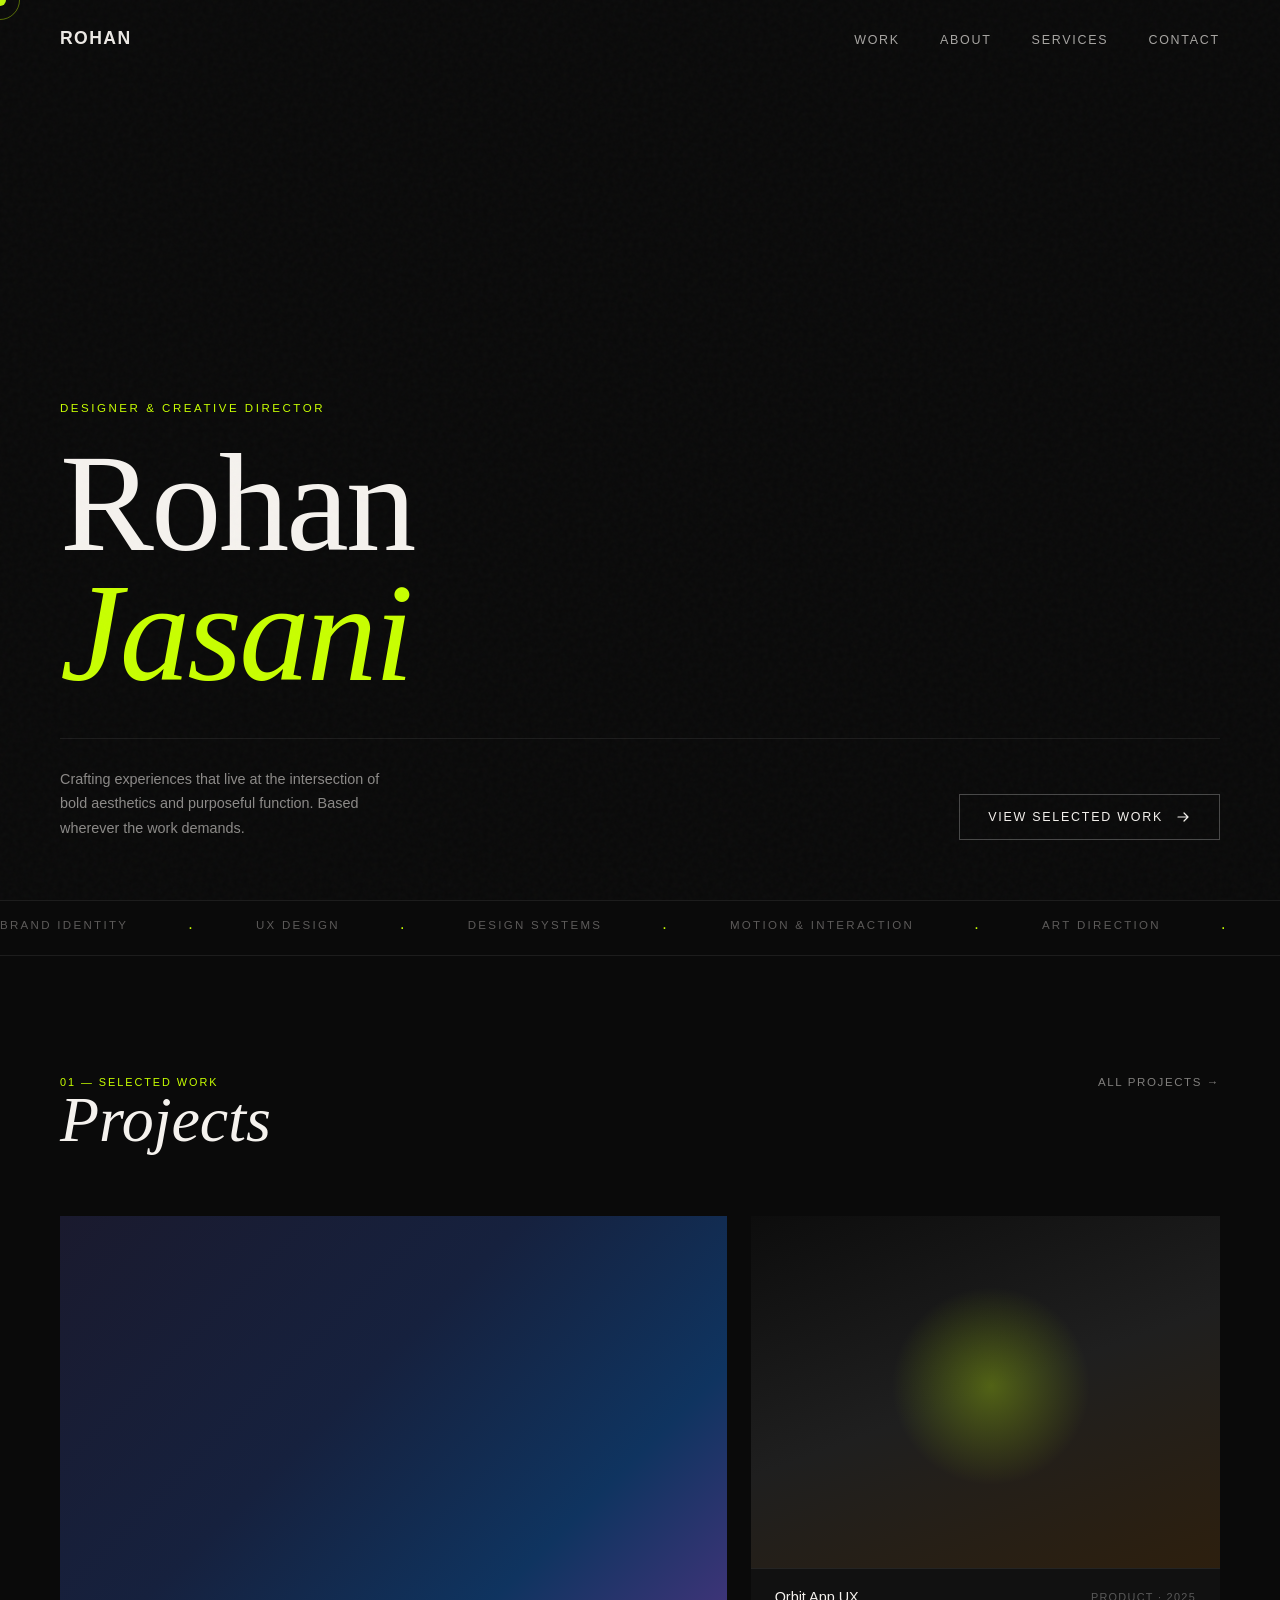
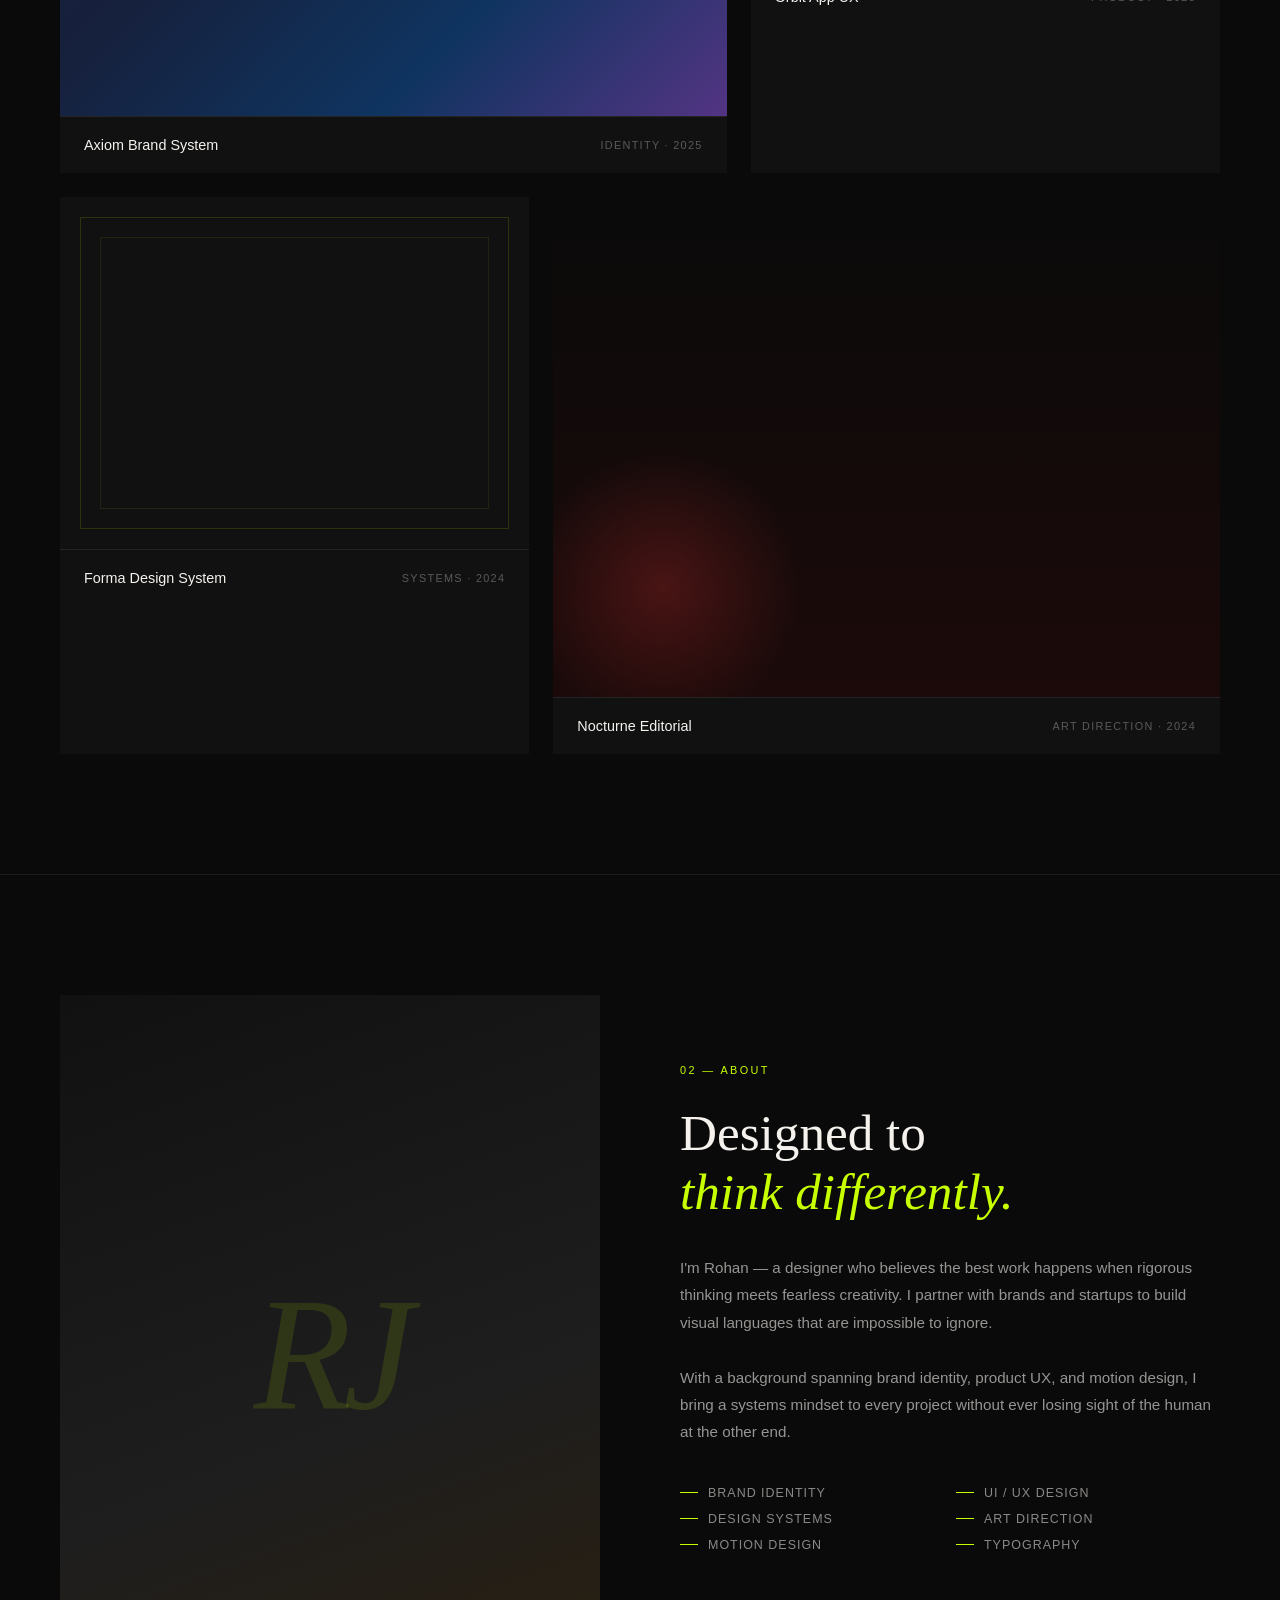
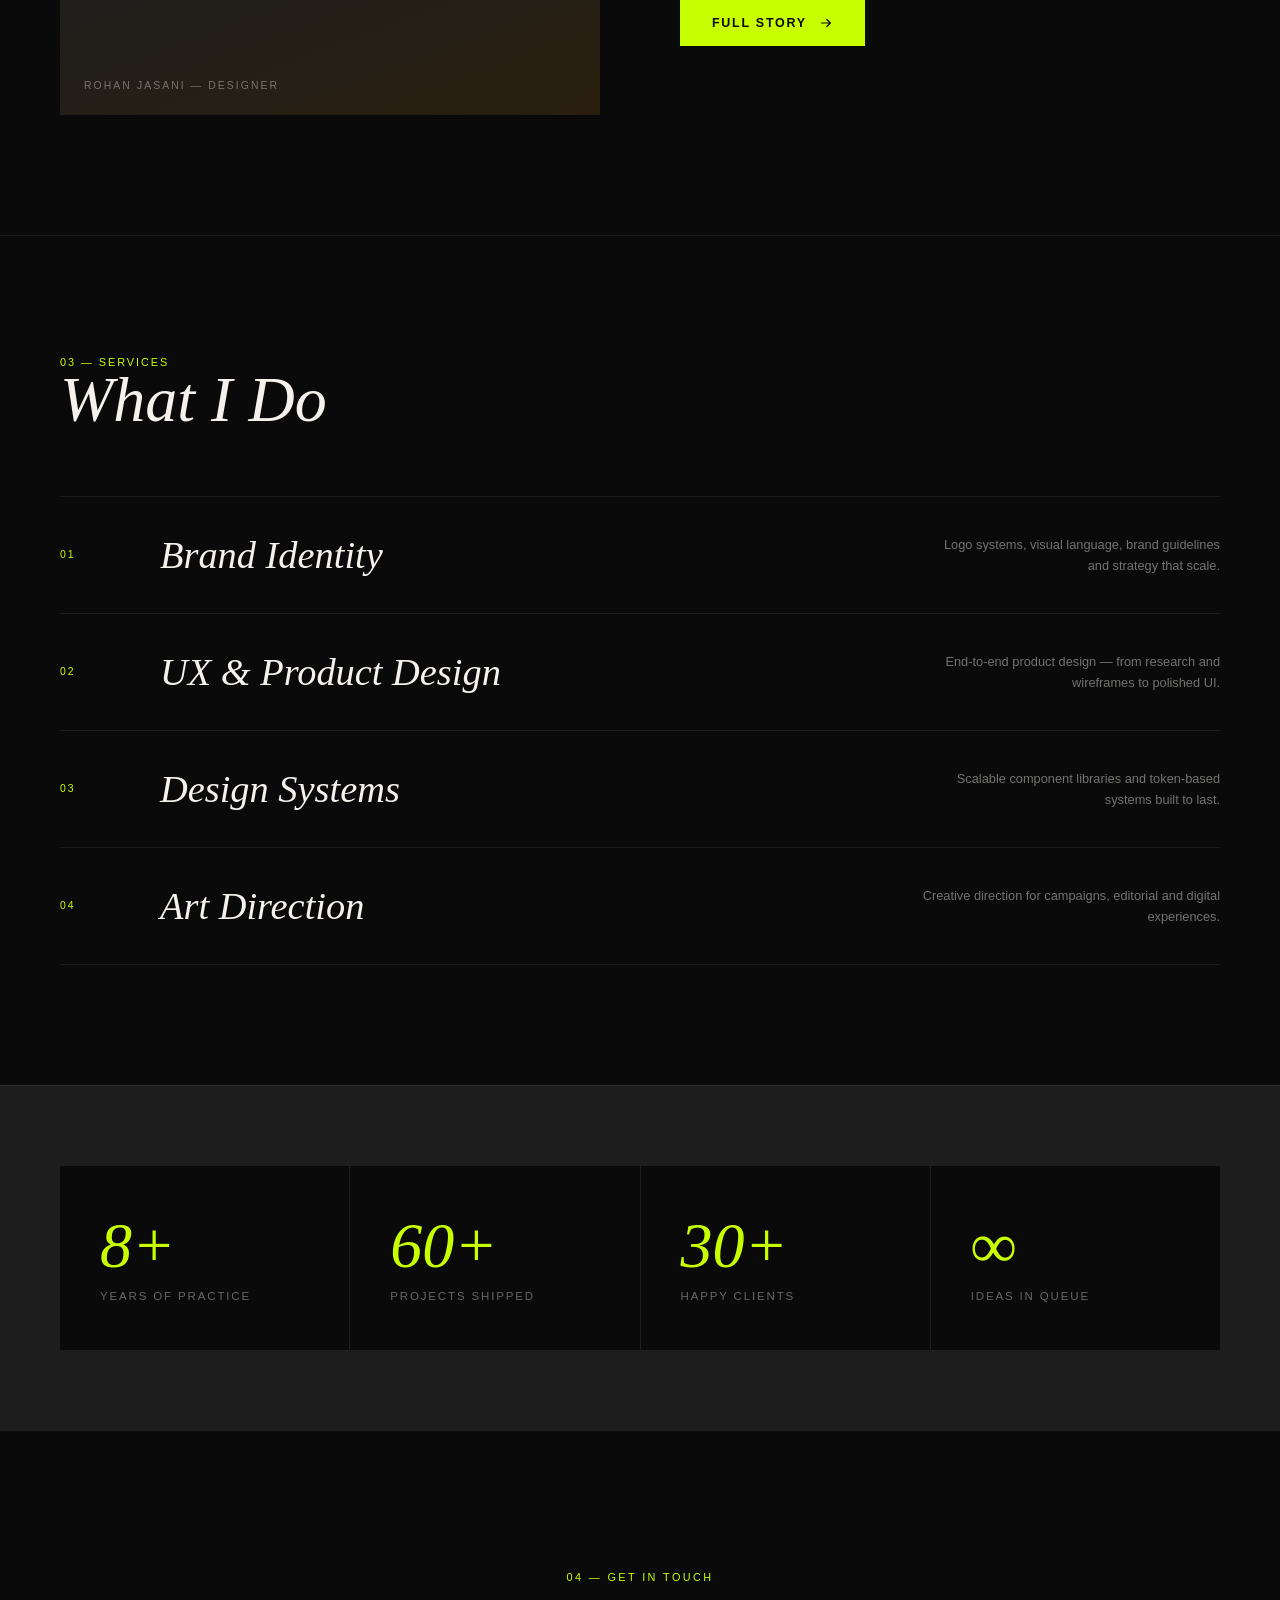
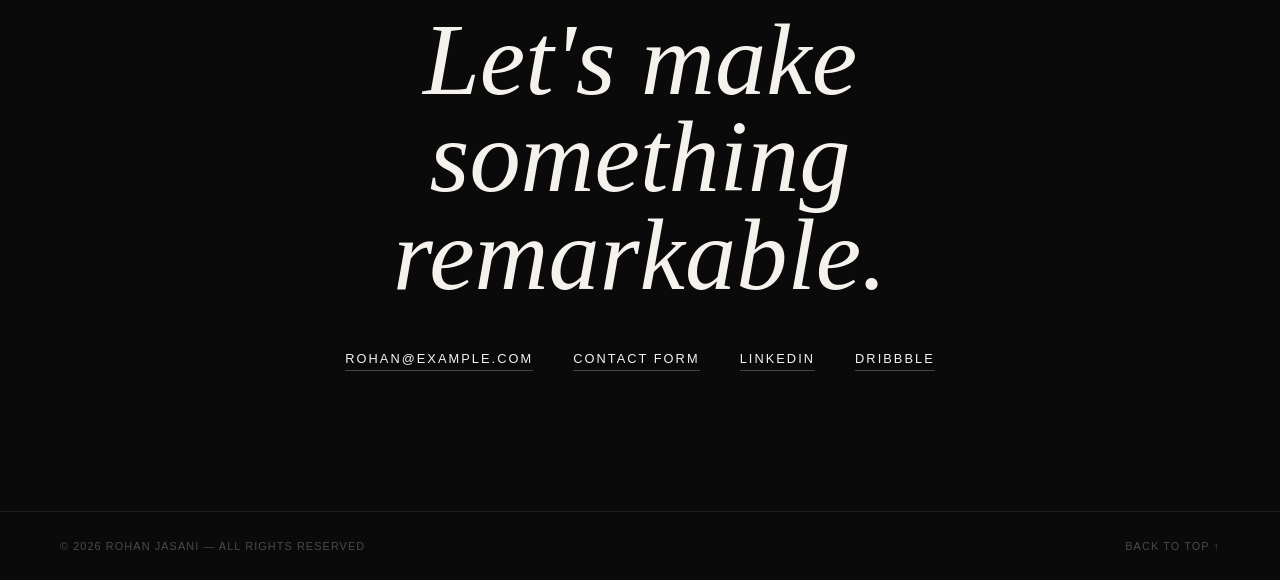
==== index.html @ 6fac4ba3 "first commit" ====
<!DOCTYPE html>
<html lang="en">
<head>
  <meta charset="UTF-8" />
  <meta name="viewport" content="width=device-width, initial-scale=1.0" />
  <title>Rohan — Designer</title>
  <link rel="stylesheet" href="css/style.css" />
</head>
<body>

  <div id="cursor"></div>
  <div id="cursor-ring"></div>

  <!-- Nav -->
  <nav>
    <a href="index.html" class="nav-logo">Rohan</a>
    <ul class="nav-links">
      <li><a href="#work">Work</a></li>
      <li><a href="#about">About</a></li>
      <li><a href="#services">Services</a></li>
      <li><a href="#contact">Contact</a></li>
    </ul>
  </nav>

  <!-- Hero -->
  <section id="hero">
    <div class="hero-content">
      <p class="hero-label">Designer &amp; Creative Director</p>
      <h1 class="hero-title">
        Rohan<br>
        <em>Jasani</em>
      </h1>
    </div>
    <div class="hero-footer">
      <p class="hero-desc">
        Crafting experiences that live at the intersection of bold aesthetics and purposeful function. Based wherever the work demands.
      </p>
      <a href="#work" class="hero-cta">
        View Selected Work
        <svg width="16" height="16" viewBox="0 0 16 16" fill="none">
          <path d="M3 8h10M9 4l4 4-4 4" stroke="currentColor" stroke-width="1.2" stroke-linecap="round" stroke-linejoin="round"/>
        </svg>
      </a>
    </div>
  </section>

  <!-- Marquee -->
  <div class="marquee-wrap">
    <div class="marquee-track">
      <span>Brand Identity</span><span class="dot">·</span>
      <span>UX Design</span><span class="dot">·</span>
      <span>Design Systems</span><span class="dot">·</span>
      <span>Motion &amp; Interaction</span><span class="dot">·</span>
      <span>Art Direction</span><span class="dot">·</span>
      <span>Visual Strategy</span><span class="dot">·</span>
      <span>Brand Identity</span><span class="dot">·</span>
      <span>UX Design</span><span class="dot">·</span>
      <span>Design Systems</span><span class="dot">·</span>
      <span>Motion &amp; Interaction</span><span class="dot">·</span>
      <span>Art Direction</span><span class="dot">·</span>
      <span>Visual Strategy</span><span class="dot">·</span>
    </div>
  </div>

  <!-- Work -->
  <section id="work">
    <div class="section-header fade-in">
      <div>
        <p class="section-number">01 — Selected Work</p>
        <h2 class="section-title">Projects</h2>
      </div>
      <a href="pages/work.html" class="section-link">All Projects →</a>
    </div>
    <div class="projects-grid">
      <div class="project-card fade-in" onclick="window.location='pages/work.html'">
        <div class="card-visual"><div class="card-visual-inner visual-1"></div></div>
        <div class="card-hover-overlay"></div>
        <div class="card-meta">
          <span class="card-title">Axiom Brand System</span>
          <span class="card-tags">Identity · 2025</span>
        </div>
      </div>
      <div class="project-card fade-in" onclick="window.location='pages/work.html'">
        <div class="card-visual"><div class="card-visual-inner visual-2"></div></div>
        <div class="card-hover-overlay"></div>
        <div class="card-meta">
          <span class="card-title">Orbit App UX</span>
          <span class="card-tags">Product · 2025</span>
        </div>
      </div>
      <div class="project-card fade-in" onclick="window.location='pages/work.html'">
        <div class="card-visual"><div class="card-visual-inner visual-3"></div></div>
        <div class="card-hover-overlay"></div>
        <div class="card-meta">
          <span class="card-title">Forma Design System</span>
          <span class="card-tags">Systems · 2024</span>
        </div>
      </div>
      <div class="project-card fade-in" onclick="window.location='pages/work.html'">
        <div class="card-visual"><div class="card-visual-inner visual-4"></div></div>
        <div class="card-hover-overlay"></div>
        <div class="card-meta">
          <span class="card-title">Nocturne Editorial</span>
          <span class="card-tags">Art Direction · 2024</span>
        </div>
      </div>
    </div>
  </section>

  <!-- About -->
  <section id="about">
    <div class="about-portrait fade-in">
      <div class="portrait-bg"></div>
      <div class="portrait-initials">RJ</div>
      <span class="portrait-label">Rohan Jasani — Designer</span>
    </div>
    <div class="about-copy fade-in">
      <p class="about-eyebrow">02 — About</p>
      <h2 class="about-heading">Designed to<br><em>think differently.</em></h2>
      <p class="about-body">
        I'm Rohan — a designer who believes the best work happens when rigorous thinking meets fearless creativity. I partner with brands and startups to build visual languages that are impossible to ignore.
        <br><br>
        With a background spanning brand identity, product UX, and motion design, I bring a systems mindset to every project without ever losing sight of the human at the other end.
      </p>
      <div class="skills-grid">
        <span class="skill-item">Brand Identity</span>
        <span class="skill-item">UI / UX Design</span>
        <span class="skill-item">Design Systems</span>
        <span class="skill-item">Art Direction</span>
        <span class="skill-item">Motion Design</span>
        <span class="skill-item">Typography</span>
      </div>
      <a href="pages/about.html" class="about-cta">
        Full Story
        <svg width="14" height="14" viewBox="0 0 16 16" fill="none">
          <path d="M3 8h10M9 4l4 4-4 4" stroke="currentColor" stroke-width="1.4" stroke-linecap="round" stroke-linejoin="round"/>
        </svg>
      </a>
    </div>
  </section>

  <!-- Services -->
  <section id="services">
    <div class="section-header fade-in">
      <div>
        <p class="section-number">03 — Services</p>
        <h2 class="section-title">What I Do</h2>
      </div>
    </div>
    <div class="services-list">
      <div class="service-row fade-in">
        <span class="service-num">01</span>
        <span class="service-name">Brand Identity</span>
        <p class="service-desc">Logo systems, visual language, brand guidelines and strategy that scale.</p>
      </div>
      <div class="service-row fade-in">
        <span class="service-num">02</span>
        <span class="service-name">UX &amp; Product Design</span>
        <p class="service-desc">End-to-end product design — from research and wireframes to polished UI.</p>
      </div>
      <div class="service-row fade-in">
        <span class="service-num">03</span>
        <span class="service-name">Design Systems</span>
        <p class="service-desc">Scalable component libraries and token-based systems built to last.</p>
      </div>
      <div class="service-row fade-in">
        <span class="service-num">04</span>
        <span class="service-name">Art Direction</span>
        <p class="service-desc">Creative direction for campaigns, editorial and digital experiences.</p>
      </div>
    </div>
  </section>

  <!-- Stats -->
  <div id="stats">
    <div class="stat-cell fade-in">
      <div class="stat-number">8+</div>
      <div class="stat-label">Years of Practice</div>
    </div>
    <div class="stat-cell fade-in">
      <div class="stat-number">60+</div>
      <div class="stat-label">Projects Shipped</div>
    </div>
    <div class="stat-cell fade-in">
      <div class="stat-number">30+</div>
      <div class="stat-label">Happy Clients</div>
    </div>
    <div class="stat-cell fade-in">
      <div class="stat-number">∞</div>
      <div class="stat-label">Ideas in Queue</div>
    </div>
  </div>

  <!-- Contact -->
  <section id="contact">
    <p class="contact-eyebrow fade-in">04 — Get In Touch</p>
    <h2 class="contact-heading fade-in">Let's make<br>something<br><em>remarkable.</em></h2>
    <div class="contact-links fade-in">
      <a href="mailto:rohan@example.com" class="contact-link">rohan@example.com</a>
      <a href="pages/contact.html" class="contact-link">Contact Form</a>
      <a href="#" class="contact-link">LinkedIn</a>
      <a href="#" class="contact-link">Dribbble</a>
    </div>
  </section>

  <!-- Footer -->
  <footer>
    <span class="footer-copy">© 2026 Rohan Jasani — All rights reserved</span>
    <a href="#hero" class="footer-back">Back to top ↑</a>
  </footer>

  <script src="js/main.js"></script>
</body>
</html>
---- css/style.css ----
*, *::before, *::after { box-sizing: border-box; margin: 0; padding: 0; }

:root {
  --black: #0a0a0a;
  --white: #f5f2ee;
  --accent: #c8ff00;
  --muted: #5a5a5a;
  --border: rgba(255,255,255,0.08);
  --font-display: 'Georgia', serif;
  --font-body: 'Helvetica Neue', Helvetica, Arial, sans-serif;
}

html { scroll-behavior: smooth; }

body {
  background: var(--black);
  color: var(--white);
  font-family: var(--font-body);
  overflow-x: hidden;
  cursor: none;
}

/* ── Noise overlay ── */
body::before {
  content: '';
  position: fixed;
  inset: 0;
  background-image: url("data:image/svg+xml,%3Csvg viewBox='0 0 200 200' xmlns='http://www.w3.org/2000/svg'%3E%3Cfilter id='n'%3E%3CfeTurbulence type='fractalNoise' baseFrequency='0.9' numOctaves='4' stitchTiles='stitch'/%3E%3C/filter%3E%3Crect width='100%25' height='100%25' filter='url(%23n)' opacity='1'/%3E%3C/svg%3E");
  opacity: 0.028;
  pointer-events: none;
  z-index: 9997;
}

/* ── Custom cursor ── */
#cursor {
  position: fixed;
  width: 12px;
  height: 12px;
  background: var(--accent);
  border-radius: 50%;
  pointer-events: none;
  transform: translate(-50%, -50%);
  transition: transform 0.1s ease, width 0.25s ease, height 0.25s ease, background 0.25s ease;
  z-index: 9999;
  mix-blend-mode: difference;
}

#cursor-ring {
  position: fixed;
  width: 40px;
  height: 40px;
  border: 1px solid rgba(200,255,0,0.4);
  border-radius: 50%;
  pointer-events: none;
  transform: translate(-50%, -50%);
  transition: transform 0.18s ease, width 0.3s ease, height 0.3s ease, opacity 0.3s ease;
  z-index: 9998;
}

body:hover #cursor-ring { opacity: 1; }

/* ── Nav ── */
nav {
  position: fixed;
  top: 0;
  left: 0;
  right: 0;
  display: flex;
  justify-content: space-between;
  align-items: center;
  padding: 28px 60px;
  z-index: 100;
  mix-blend-mode: difference;
}

.nav-logo {
  font-size: 1.1rem;
  font-weight: 700;
  letter-spacing: 0.08em;
  color: var(--white);
  text-decoration: none;
  text-transform: uppercase;
}

.nav-links {
  display: flex;
  gap: 40px;
  list-style: none;
}

.nav-links a {
  color: var(--white);
  text-decoration: none;
  font-size: 0.78rem;
  letter-spacing: 0.14em;
  text-transform: uppercase;
  opacity: 0.7;
  transition: opacity 0.2s;
}

.nav-links a:hover { opacity: 1; }

/* ── Hero ── */
#hero {
  min-height: 100vh;
  display: grid;
  grid-template-rows: 1fr auto;
  padding: 0 60px 60px;
}

.hero-content {
  display: flex;
  flex-direction: column;
  justify-content: flex-end;
  padding-bottom: 40px;
}

.hero-label {
  font-size: 0.72rem;
  letter-spacing: 0.22em;
  text-transform: uppercase;
  color: var(--accent);
  margin-bottom: 24px;
}

.hero-title {
  font-family: var(--font-display);
  font-size: clamp(4.5rem, 11vw, 12rem);
  font-weight: 400;
  line-height: 0.92;
  letter-spacing: -0.02em;
}

.hero-title em {
  font-style: italic;
  color: var(--accent);
}

.hero-footer {
  display: flex;
  justify-content: space-between;
  align-items: flex-end;
  border-top: 1px solid var(--border);
  padding-top: 28px;
}

.hero-desc {
  max-width: 340px;
  font-size: 0.9rem;
  line-height: 1.7;
  color: rgba(245,242,238,0.55);
}

.hero-cta {
  display: inline-flex;
  align-items: center;
  gap: 12px;
  color: var(--white);
  text-decoration: none;
  font-size: 0.78rem;
  letter-spacing: 0.14em;
  text-transform: uppercase;
  border: 1px solid rgba(255,255,255,0.25);
  padding: 14px 28px;
  transition: background 0.25s, color 0.25s, border-color 0.25s;
}

.hero-cta:hover {
  background: var(--accent);
  color: var(--black);
  border-color: var(--accent);
}

.hero-cta svg { transition: transform 0.25s; }
.hero-cta:hover svg { transform: translateX(4px); }

/* ── Marquee ── */
.marquee-wrap {
  overflow: hidden;
  border-top: 1px solid var(--border);
  border-bottom: 1px solid var(--border);
  padding: 18px 0;
  background: var(--black);
}

.marquee-track {
  display: flex;
  gap: 60px;
  white-space: nowrap;
  animation: marquee 22s linear infinite;
}

.marquee-track span {
  font-size: 0.72rem;
  letter-spacing: 0.2em;
  text-transform: uppercase;
  color: rgba(245,242,238,0.35);
  flex-shrink: 0;
}

.marquee-track span.dot {
  color: var(--accent);
  font-size: 1rem;
}

@keyframes marquee {
  from { transform: translateX(0); }
  to   { transform: translateX(-50%); }
}

/* ── Work ── */
#work {
  padding: 120px 60px;
}

.section-header {
  display: flex;
  justify-content: space-between;
  align-items: baseline;
  margin-bottom: 64px;
}

.section-number {
  font-size: 0.68rem;
  letter-spacing: 0.18em;
  text-transform: uppercase;
  color: var(--accent);
}

.section-title {
  font-family: var(--font-display);
  font-size: clamp(2.2rem, 5vw, 4rem);
  font-weight: 400;
  font-style: italic;
  line-height: 1;
}

.section-link {
  font-size: 0.72rem;
  letter-spacing: 0.14em;
  text-transform: uppercase;
  color: var(--white);
  text-decoration: none;
  opacity: 0.5;
  transition: opacity 0.2s;
}

.section-link:hover { opacity: 1; }

.projects-grid {
  display: grid;
  grid-template-columns: repeat(12, 1fr);
  gap: 24px;
}

.project-card {
  position: relative;
  overflow: hidden;
  background: #111;
  cursor: none;
}

.project-card:nth-child(1) { grid-column: span 7; }
.project-card:nth-child(2) { grid-column: span 5; }
.project-card:nth-child(3) { grid-column: span 5; }
.project-card:nth-child(4) { grid-column: span 7; }

.card-visual {
  width: 100%;
  aspect-ratio: 4/3;
  position: relative;
  overflow: hidden;
}

.card-visual-inner {
  position: absolute;
  inset: 0;
  transition: transform 0.7s cubic-bezier(0.25,0.46,0.45,0.94);
}

.project-card:hover .card-visual-inner { transform: scale(1.06); }

/* Placeholder visuals using CSS art */
.visual-1 { background: linear-gradient(135deg, #1a1a2e 0%, #16213e 40%, #0f3460 70%, #533483 100%); }

.visual-2 { background: linear-gradient(160deg, #0d0d0d 0%, #1f1f1f 50%, #2d1f0e 100%); }
.visual-2::after {
  content: '';
  position: absolute;
  width: 200px;
  height: 200px;
  border-radius: 50%;
  background: radial-gradient(circle, rgba(200,255,0,0.3) 0%, transparent 70%);
  top: 20%;
  left: 30%;
}

.visual-3 {
  background: #111;
  display: flex;
  align-items: center;
  justify-content: center;
}
.visual-3::before {
  content: '';
  position: absolute;
  inset: 20px;
  border: 1px solid rgba(200,255,0,0.15);
  animation: rotate 20s linear infinite;
}
.visual-3::after {
  content: '';
  position: absolute;
  inset: 40px;
  border: 1px solid rgba(200,255,0,0.08);
  animation: rotate 14s linear infinite reverse;
}

.visual-4 {
  background: linear-gradient(180deg, #0a0a0a 0%, #1c0a0a 100%);
  overflow: hidden;
}
.visual-4::before {
  content: '';
  position: absolute;
  bottom: -40px;
  left: -40px;
  width: 300px;
  height: 300px;
  border-radius: 50%;
  background: radial-gradient(circle, rgba(220,50,50,0.25) 0%, transparent 65%);
}

@keyframes rotate { to { transform: rotate(360deg); } }

.card-meta {
  padding: 20px 24px;
  display: flex;
  justify-content: space-between;
  align-items: center;
  border-top: 1px solid var(--border);
}

.card-title { font-size: 0.9rem; font-weight: 500; }
.card-tags { font-size: 0.68rem; letter-spacing: 0.12em; text-transform: uppercase; color: var(--muted); }

.card-hover-overlay {
  position: absolute;
  inset: 0;
  background: rgba(200,255,0,0.06);
  opacity: 0;
  transition: opacity 0.4s;
  pointer-events: none;
}

.project-card:hover .card-hover-overlay { opacity: 1; }

/* ── About ── */
#about {
  padding: 120px 60px;
  border-top: 1px solid var(--border);
  display: grid;
  grid-template-columns: 1fr 1fr;
  gap: 80px;
  align-items: center;
}

.about-portrait {
  position: relative;
  aspect-ratio: 3/4;
  background: #111;
  overflow: hidden;
}

.portrait-bg {
  position: absolute;
  inset: 0;
  background: linear-gradient(160deg, #111 0%, #1e1e1e 60%, #2a1f0f 100%);
}

.portrait-initials {
  position: absolute;
  inset: 0;
  display: flex;
  align-items: center;
  justify-content: center;
  font-family: var(--font-display);
  font-size: 10rem;
  font-weight: 400;
  font-style: italic;
  color: rgba(200,255,0,0.12);
  letter-spacing: -0.05em;
  user-select: none;
}

.portrait-label {
  position: absolute;
  bottom: 24px;
  left: 24px;
  font-size: 0.65rem;
  letter-spacing: 0.2em;
  text-transform: uppercase;
  color: rgba(245,242,238,0.4);
}

.about-eyebrow {
  font-size: 0.68rem;
  letter-spacing: 0.22em;
  text-transform: uppercase;
  color: var(--accent);
  margin-bottom: 28px;
}

.about-heading {
  font-family: var(--font-display);
  font-size: clamp(2rem, 4vw, 3.2rem);
  font-weight: 400;
  line-height: 1.15;
  margin-bottom: 32px;
}

.about-heading em { font-style: italic; color: var(--accent); }

.about-body {
  font-size: 0.95rem;
  line-height: 1.8;
  color: rgba(245,242,238,0.6);
  margin-bottom: 40px;
}

.skills-grid {
  display: grid;
  grid-template-columns: 1fr 1fr;
  gap: 12px;
  margin-bottom: 48px;
}

.skill-item {
  display: flex;
  align-items: center;
  gap: 10px;
  font-size: 0.78rem;
  letter-spacing: 0.08em;
  text-transform: uppercase;
  color: rgba(245,242,238,0.55);
}

.skill-item::before {
  content: '';
  width: 18px;
  height: 1px;
  background: var(--accent);
  flex-shrink: 0;
}

.about-cta {
  display: inline-flex;
  align-items: center;
  gap: 12px;
  color: var(--black);
  background: var(--accent);
  text-decoration: none;
  font-size: 0.78rem;
  letter-spacing: 0.14em;
  text-transform: uppercase;
  padding: 16px 32px;
  font-weight: 600;
  transition: opacity 0.2s;
}

.about-cta:hover { opacity: 0.85; }

/* ── Services ── */
#services {
  padding: 120px 60px;
  border-top: 1px solid var(--border);
}

.services-list {
  margin-top: 64px;
}

.service-row {
  display: grid;
  grid-template-columns: 60px 1fr auto;
  align-items: center;
  gap: 40px;
  padding: 36px 0;
  border-bottom: 1px solid var(--border);
  transition: padding-left 0.3s;
}

.service-row:first-child { border-top: 1px solid var(--border); }
.service-row:hover { padding-left: 20px; }

.service-num {
  font-size: 0.65rem;
  letter-spacing: 0.18em;
  color: var(--accent);
}

.service-name {
  font-family: var(--font-display);
  font-size: clamp(1.4rem, 3vw, 2.4rem);
  font-weight: 400;
  font-style: italic;
}

.service-desc {
  max-width: 300px;
  font-size: 0.8rem;
  line-height: 1.65;
  color: rgba(245,242,238,0.45);
  text-align: right;
}

/* ── Stats ── */
#stats {
  padding: 80px 60px;
  border-top: 1px solid var(--border);
  display: grid;
  grid-template-columns: repeat(4, 1fr);
  gap: 1px;
  background: var(--border);
}

.stat-cell {
  background: var(--black);
  padding: 48px 40px;
}

.stat-number {
  font-family: var(--font-display);
  font-size: clamp(3rem, 5vw, 5rem);
  font-weight: 400;
  font-style: italic;
  color: var(--accent);
  line-height: 1;
  margin-bottom: 12px;
}

.stat-label {
  font-size: 0.72rem;
  letter-spacing: 0.16em;
  text-transform: uppercase;
  color: rgba(245,242,238,0.4);
}

/* ── Contact ── */
#contact {
  padding: 140px 60px;
  border-top: 1px solid var(--border);
  text-align: center;
}

.contact-eyebrow {
  font-size: 0.68rem;
  letter-spacing: 0.22em;
  text-transform: uppercase;
  color: var(--accent);
  margin-bottom: 28px;
}

.contact-heading {
  font-family: var(--font-display);
  font-size: clamp(3rem, 8vw, 8rem);
  font-weight: 400;
  font-style: italic;
  line-height: 0.95;
  margin-bottom: 48px;
}

.contact-links {
  display: flex;
  justify-content: center;
  gap: 40px;
  flex-wrap: wrap;
}

.contact-link {
  color: var(--white);
  text-decoration: none;
  font-size: 0.8rem;
  letter-spacing: 0.16em;
  text-transform: uppercase;
  padding-bottom: 4px;
  border-bottom: 1px solid rgba(245,242,238,0.25);
  transition: border-color 0.2s, color 0.2s;
}

.contact-link:hover { border-color: var(--accent); color: var(--accent); }

/* ── Footer ── */
footer {
  padding: 28px 60px;
  border-top: 1px solid var(--border);
  display: flex;
  justify-content: space-between;
  align-items: center;
}

.footer-copy {
  font-size: 0.68rem;
  letter-spacing: 0.1em;
  color: rgba(245,242,238,0.28);
  text-transform: uppercase;
}

.footer-back {
  font-size: 0.68rem;
  letter-spacing: 0.1em;
  text-transform: uppercase;
  color: rgba(245,242,238,0.28);
  text-decoration: none;
  transition: color 0.2s;
}

.footer-back:hover { color: var(--accent); }

/* ── Page transitions ── */
.fade-in {
  opacity: 0;
  transform: translateY(24px);
  transition: opacity 0.7s ease, transform 0.7s ease;
}

.fade-in.visible {
  opacity: 1;
  transform: translateY(0);
}

/* ── Responsive ── */
@media (max-width: 768px) {
  nav { padding: 22px 24px; }
  .nav-links { gap: 20px; }
  #hero { padding: 0 24px 40px; }
  #work, #about, #services, #contact { padding: 80px 24px; }
  #stats { grid-template-columns: repeat(2, 1fr); padding: 0; }
  footer { padding: 24px; }
  .projects-grid { grid-template-columns: 1fr; }
  .project-card:nth-child(n) { grid-column: span 1; }
  #about { grid-template-columns: 1fr; gap: 48px; }
  .service-row { grid-template-columns: 40px 1fr; }
  .service-desc { display: none; }
  .hero-footer { flex-direction: column; gap: 24px; align-items: flex-start; }
}
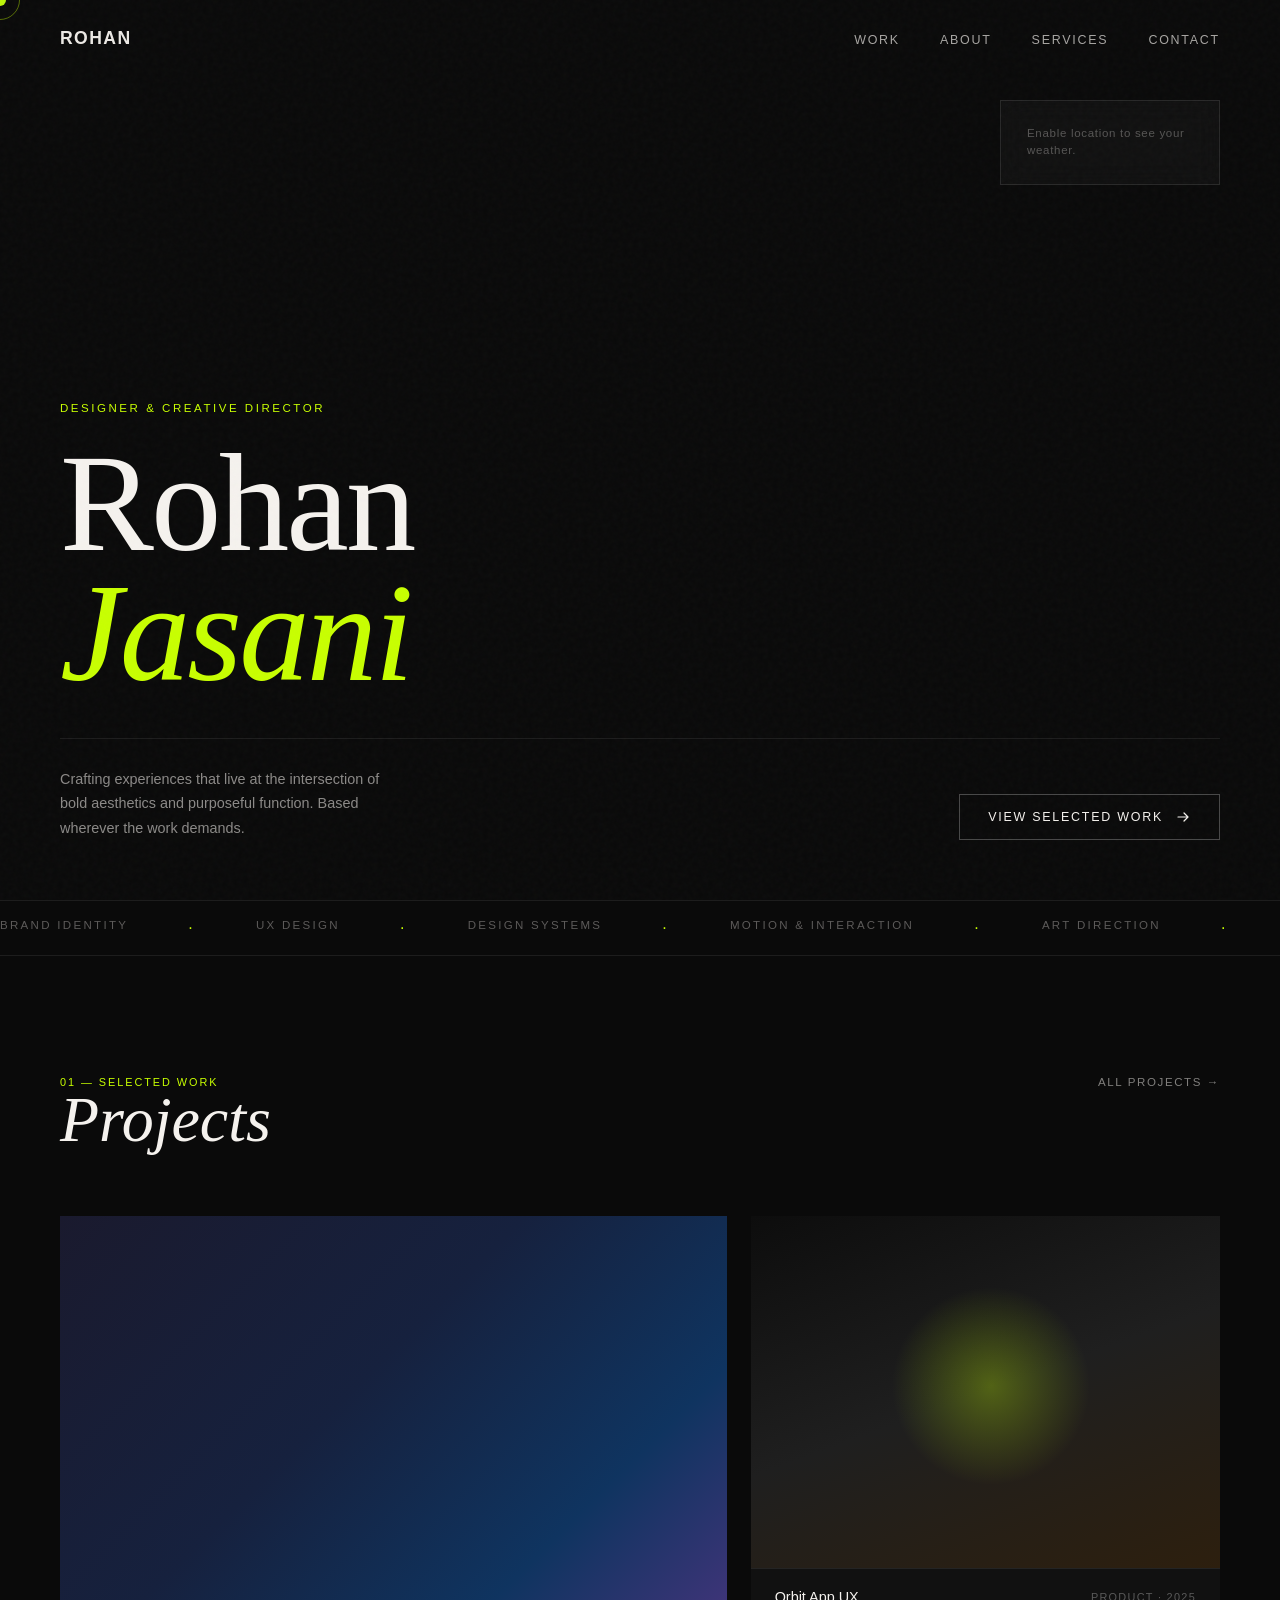
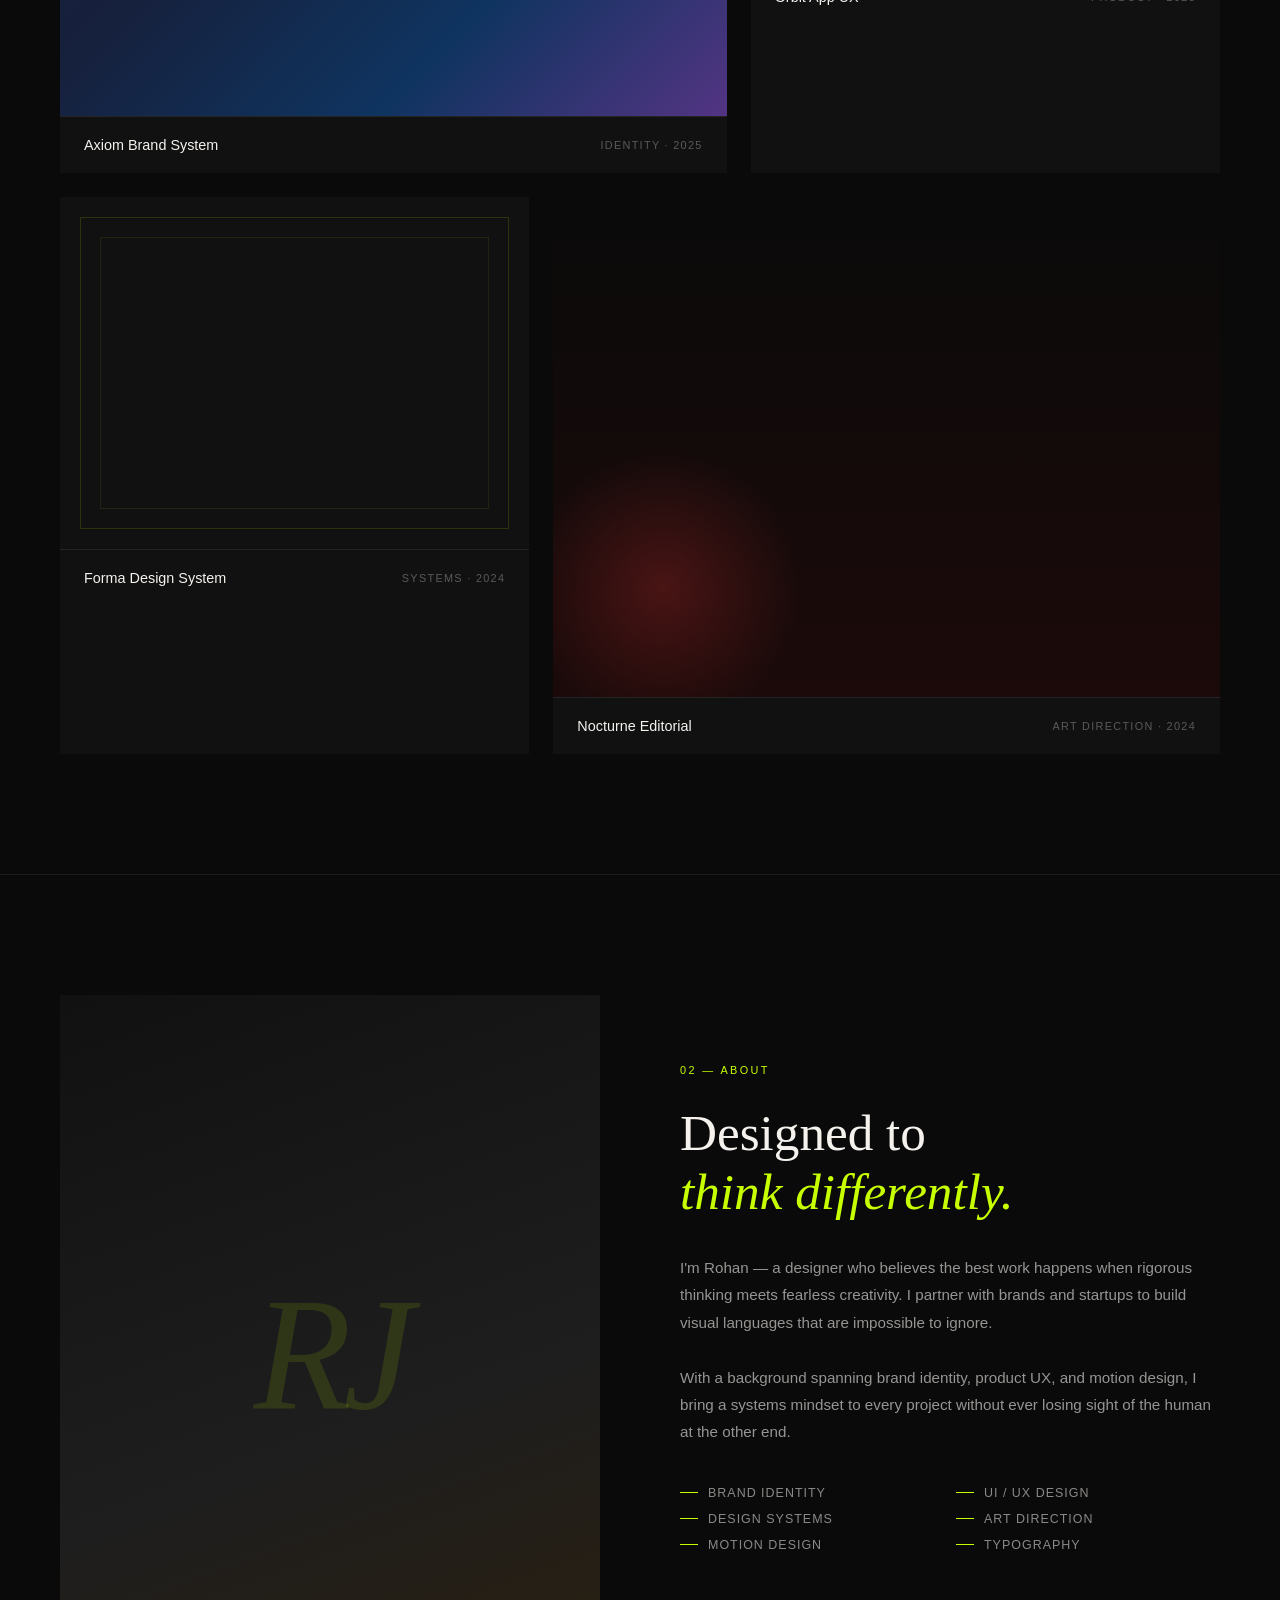
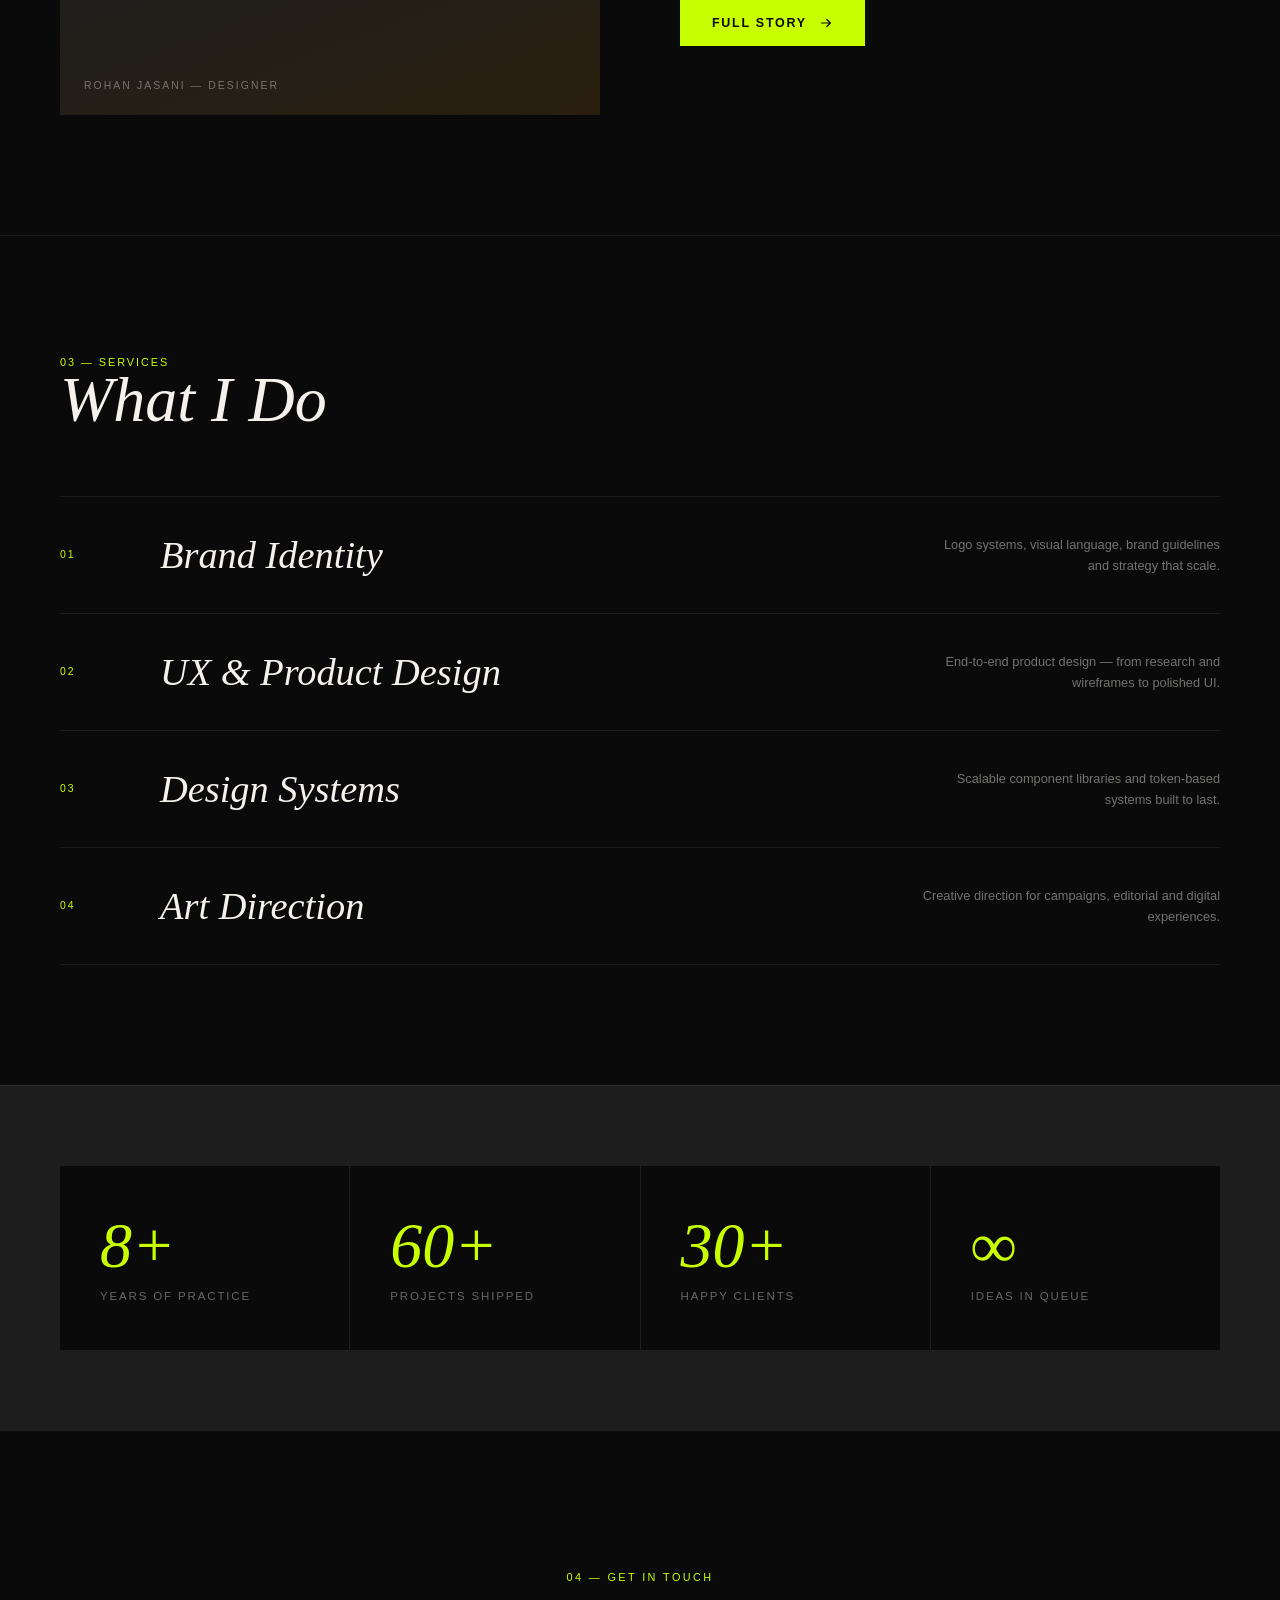
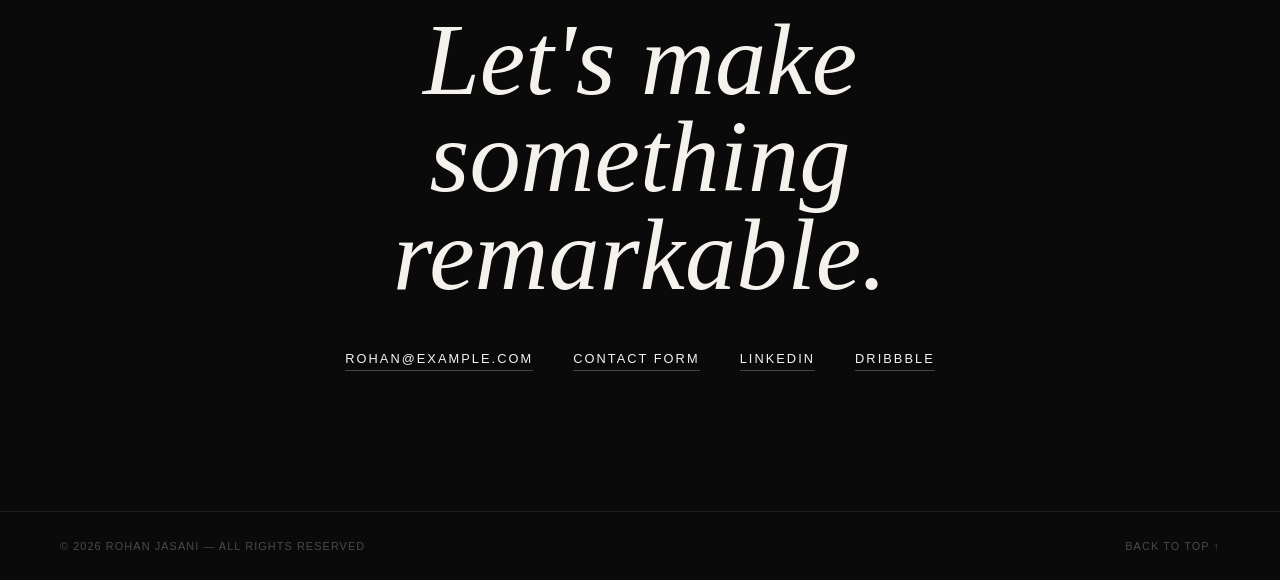
==== commit e478b313: "Add weather widget with dynamic data fetching and styling" ====
--- a/index.html
+++ b/index.html
@@ -5,6 +5,127 @@
   <meta name="viewport" content="width=device-width, initial-scale=1.0" />
   <title>Rohan — Designer</title>
   <link rel="stylesheet" href="css/style.css" />
+  <style>
+    /* ── Weather Widget ── */
+    #hero { position: relative; }
+
+    #weather-widget {
+      position: absolute;
+      top: 100px;
+      right: 60px;
+      width: 220px;
+      background: rgba(255,255,255,0.03);
+      border: 1px solid rgba(255,255,255,0.1);
+      backdrop-filter: blur(12px);
+      -webkit-backdrop-filter: blur(12px);
+      padding: 24px 26px;
+      z-index: 10;
+      transition: opacity 0.4s, transform 0.4s;
+    }
+
+    #weather-widget.loading {
+      opacity: 0.4;
+    }
+
+    .weather-top {
+      display: flex;
+      align-items: flex-start;
+      justify-content: space-between;
+      margin-bottom: 14px;
+    }
+
+    .weather-emoji {
+      font-size: 2.2rem;
+      line-height: 1;
+    }
+
+    .weather-temp {
+      font-family: 'Georgia', serif;
+      font-size: 2.4rem;
+      font-weight: 400;
+      font-style: italic;
+      color: #c8ff00;
+      line-height: 1;
+      letter-spacing: -0.02em;
+    }
+
+    .weather-condition {
+      font-size: 0.7rem;
+      letter-spacing: 0.14em;
+      text-transform: uppercase;
+      color: rgba(245,242,238,0.55);
+      margin-bottom: 18px;
+    }
+
+    .weather-divider {
+      height: 1px;
+      background: rgba(255,255,255,0.07);
+      margin-bottom: 14px;
+    }
+
+    .weather-footer {
+      display: flex;
+      justify-content: space-between;
+      align-items: center;
+    }
+
+    .weather-location {
+      font-size: 0.65rem;
+      letter-spacing: 0.1em;
+      text-transform: uppercase;
+      color: rgba(245,242,238,0.35);
+      white-space: nowrap;
+      overflow: hidden;
+      text-overflow: ellipsis;
+      max-width: 130px;
+    }
+
+    .weather-time {
+      font-size: 0.65rem;
+      letter-spacing: 0.08em;
+      color: rgba(245,242,238,0.25);
+      white-space: nowrap;
+    }
+
+    .weather-extra {
+      display: flex;
+      gap: 14px;
+      margin-top: 14px;
+    }
+
+    .weather-extra-item {
+      display: flex;
+      flex-direction: column;
+      gap: 3px;
+    }
+
+    .weather-extra-label {
+      font-size: 0.58rem;
+      letter-spacing: 0.16em;
+      text-transform: uppercase;
+      color: rgba(245,242,238,0.25);
+    }
+
+    .weather-extra-val {
+      font-size: 0.78rem;
+      color: rgba(245,242,238,0.6);
+    }
+
+    .weather-error {
+      font-size: 0.72rem;
+      color: rgba(245,242,238,0.3);
+      letter-spacing: 0.06em;
+      line-height: 1.5;
+    }
+
+    @media (max-width: 768px) {
+      #weather-widget {
+        position: static;
+        width: auto;
+        margin: 0 24px 32px;
+      }
+    }
+  </style>
 </head>
 <body>
 
@@ -24,6 +145,35 @@
 
   <!-- Hero -->
   <section id="hero">
+
+    <!-- Weather Widget -->
+    <div id="weather-widget" class="loading" aria-label="Current weather">
+      <div class="weather-top">
+        <span class="weather-emoji" id="w-emoji">⋯</span>
+        <span class="weather-temp" id="w-temp">--°</span>
+      </div>
+      <p class="weather-condition" id="w-condition">Fetching weather…</p>
+      <div class="weather-divider"></div>
+      <div class="weather-footer">
+        <span class="weather-location" id="w-location">Locating…</span>
+        <span class="weather-time" id="w-time"></span>
+      </div>
+      <div class="weather-extra" id="w-extra" style="display:none">
+        <div class="weather-extra-item">
+          <span class="weather-extra-label">Humidity</span>
+          <span class="weather-extra-val" id="w-humidity">--%</span>
+        </div>
+        <div class="weather-extra-item">
+          <span class="weather-extra-label">Wind</span>
+          <span class="weather-extra-val" id="w-wind">-- mph</span>
+        </div>
+        <div class="weather-extra-item">
+          <span class="weather-extra-label">Feels like</span>
+          <span class="weather-extra-val" id="w-feels">--°</span>
+        </div>
+      </div>
+    </div>
+
     <div class="hero-content">
       <p class="hero-label">Designer &amp; Creative Director</p>
       <h1 class="hero-title">
@@ -210,5 +360,114 @@
   </footer>
 
   <script src="js/main.js"></script>
+  <script>
+    /* ── Weather Widget ── */
+    (function () {
+      const WMO = {
+        0:  { label: 'Clear Sky',          emoji: '☀️'  },
+        1:  { label: 'Mainly Clear',        emoji: '🌤️' },
+        2:  { label: 'Partly Cloudy',       emoji: '⛅'  },
+        3:  { label: 'Overcast',            emoji: '☁️'  },
+        45: { label: 'Foggy',               emoji: '🌫️' },
+        48: { label: 'Icy Fog',             emoji: '🌫️' },
+        51: { label: 'Light Drizzle',       emoji: '🌦️' },
+        53: { label: 'Drizzle',             emoji: '🌦️' },
+        55: { label: 'Heavy Drizzle',       emoji: '🌧️' },
+        56: { label: 'Freezing Drizzle',    emoji: '🌨️' },
+        57: { label: 'Heavy Freezing Drizzle', emoji: '🌨️' },
+        61: { label: 'Light Rain',          emoji: '🌧️' },
+        63: { label: 'Rain',                emoji: '🌧️' },
+        65: { label: 'Heavy Rain',          emoji: '🌧️' },
+        66: { label: 'Freezing Rain',       emoji: '🌨️' },
+        67: { label: 'Heavy Freezing Rain', emoji: '🌨️' },
+        71: { label: 'Light Snow',          emoji: '🌨️' },
+        73: { label: 'Snow',                emoji: '❄️'  },
+        75: { label: 'Heavy Snow',          emoji: '❄️'  },
+        77: { label: 'Snow Grains',         emoji: '❄️'  },
+        80: { label: 'Light Showers',       emoji: '🌦️' },
+        81: { label: 'Showers',             emoji: '🌧️' },
+        82: { label: 'Heavy Showers',       emoji: '⛈️'  },
+        85: { label: 'Snow Showers',        emoji: '🌨️' },
+        86: { label: 'Heavy Snow Showers',  emoji: '❄️'  },
+        95: { label: 'Thunderstorm',        emoji: '⛈️'  },
+        96: { label: 'Thunderstorm w/ Hail',emoji: '⛈️'  },
+        99: { label: 'Thunderstorm w/ Hail',emoji: '⛈️'  },
+      };
+
+      function wmoLookup(code) {
+        return WMO[code] || { label: 'Unknown', emoji: '🌡️' };
+      }
+
+      function setTime() {
+        const now = new Date();
+        document.getElementById('w-time').textContent =
+          now.toLocaleTimeString([], { hour: '2-digit', minute: '2-digit' });
+      }
+
+      async function fetchWeather(lat, lon) {
+        const url =
+          `https://api.open-meteo.com/v1/forecast` +
+          `?latitude=${lat}&longitude=${lon}` +
+          `&current=temperature_2m,apparent_temperature,relative_humidity_2m,wind_speed_10m,weather_code` +
+          `&temperature_unit=fahrenheit&wind_speed_unit=mph&timezone=auto`;
+
+        const res  = await fetch(url);
+        const data = await res.json();
+        const c    = data.current;
+
+        const { label, emoji } = wmoLookup(c.weather_code);
+
+        document.getElementById('w-emoji').textContent     = emoji;
+        document.getElementById('w-temp').textContent      = Math.round(c.temperature_2m) + '°F';
+        document.getElementById('w-condition').textContent = label;
+        document.getElementById('w-humidity').textContent  = c.relative_humidity_2m + '%';
+        document.getElementById('w-wind').textContent      = Math.round(c.wind_speed_10m) + ' mph';
+        document.getElementById('w-feels').textContent     = Math.round(c.apparent_temperature) + '°F';
+        document.getElementById('w-extra').style.display   = 'flex';
+        document.getElementById('weather-widget').classList.remove('loading');
+      }
+
+      async function fetchLocation(lat, lon) {
+        try {
+          const res  = await fetch(
+            `https://nominatim.openstreetmap.org/reverse?lat=${lat}&lon=${lon}&format=json`
+          );
+          const data = await res.json();
+          const a    = data.address;
+          const city = a.city || a.town || a.village || a.county || '';
+          const state = a.state_code || a.state || '';
+          document.getElementById('w-location').textContent =
+            city ? `${city}${state ? ', ' + state : ''}` : 'Your Location';
+        } catch (_) {
+          document.getElementById('w-location').textContent = 'Your Location';
+        }
+      }
+
+      function showError(msg) {
+        const w = document.getElementById('weather-widget');
+        w.innerHTML = `<p class="weather-error">${msg}</p>`;
+        w.classList.remove('loading');
+      }
+
+      if (!navigator.geolocation) {
+        showError('Geolocation not supported.');
+      } else {
+        setTime();
+        setInterval(setTime, 60000);
+
+        navigator.geolocation.getCurrentPosition(
+          async pos => {
+            const { latitude: lat, longitude: lon } = pos.coords;
+            try {
+              await Promise.all([fetchWeather(lat, lon), fetchLocation(lat, lon)]);
+            } catch (e) {
+              showError('Could not load weather.');
+            }
+          },
+          () => showError('Enable location to see your weather.')
+        );
+      }
+    })();
+  </script>
 </body>
 </html>
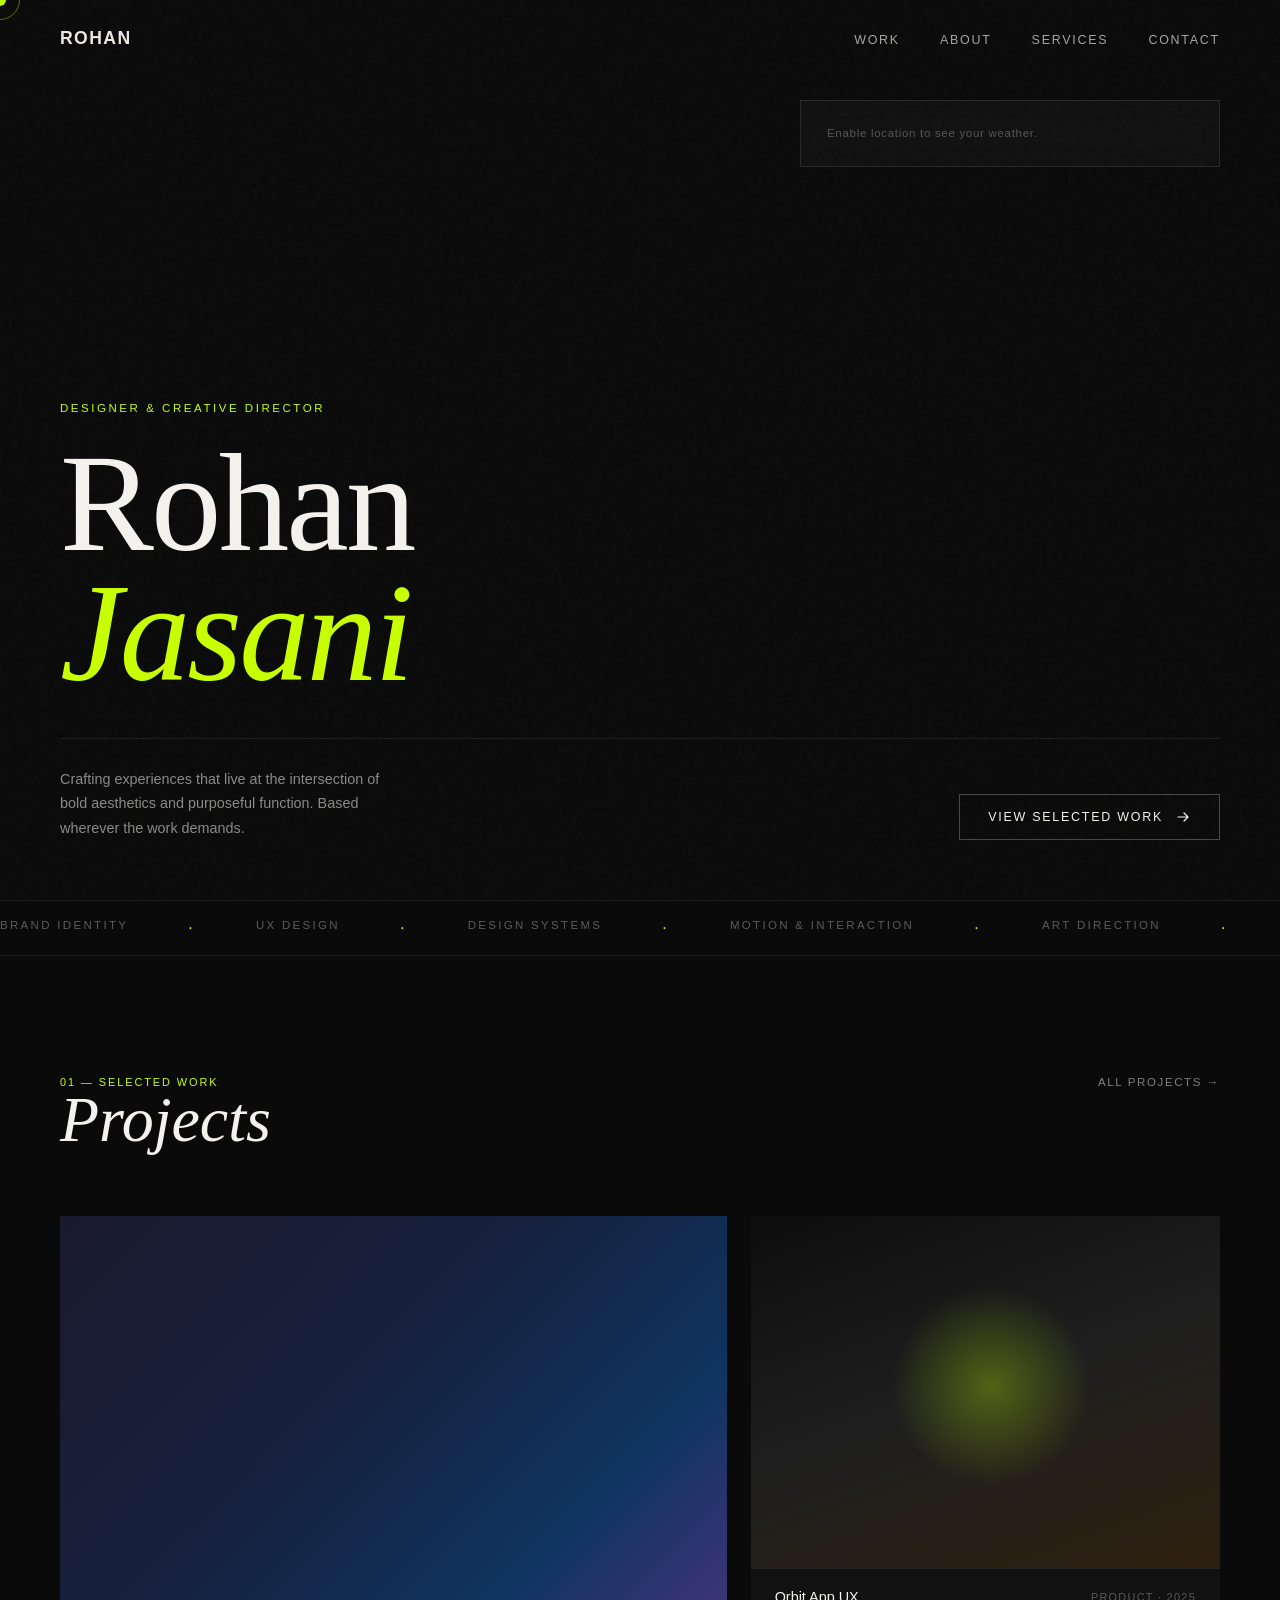
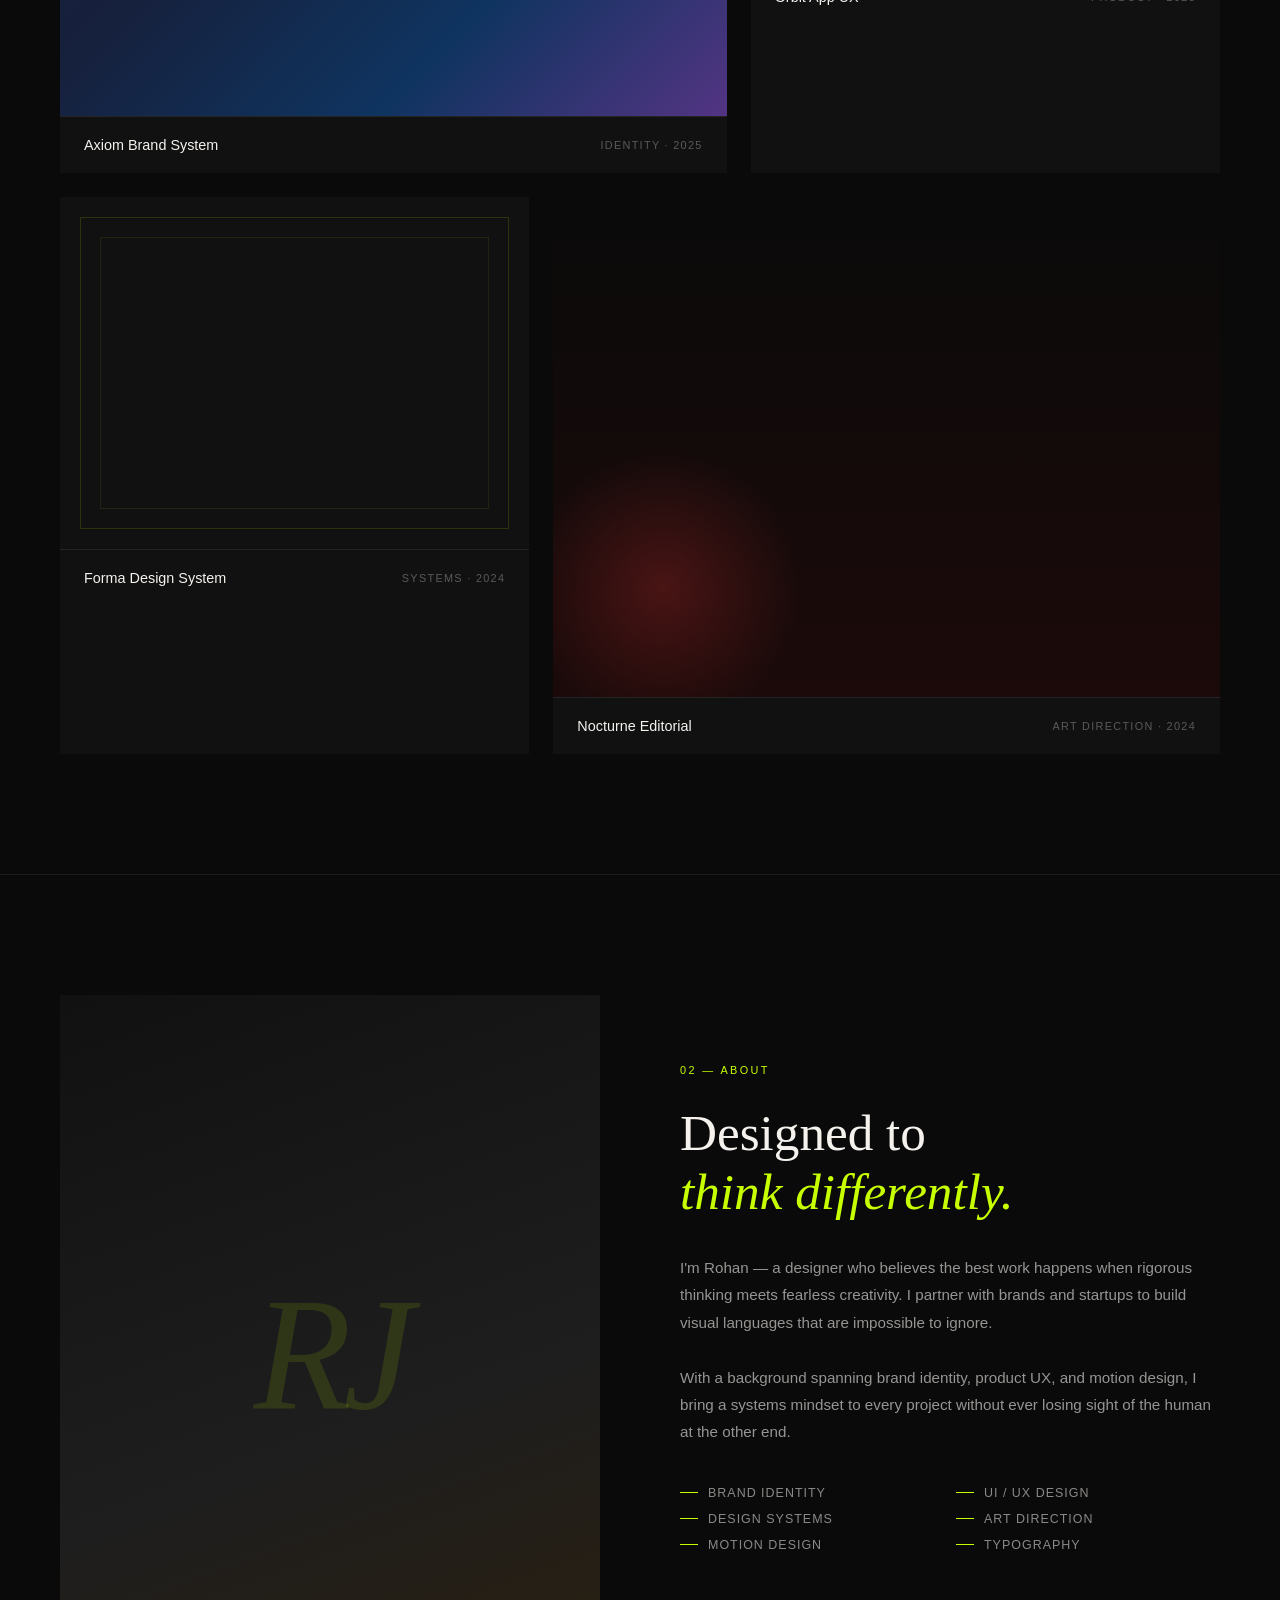
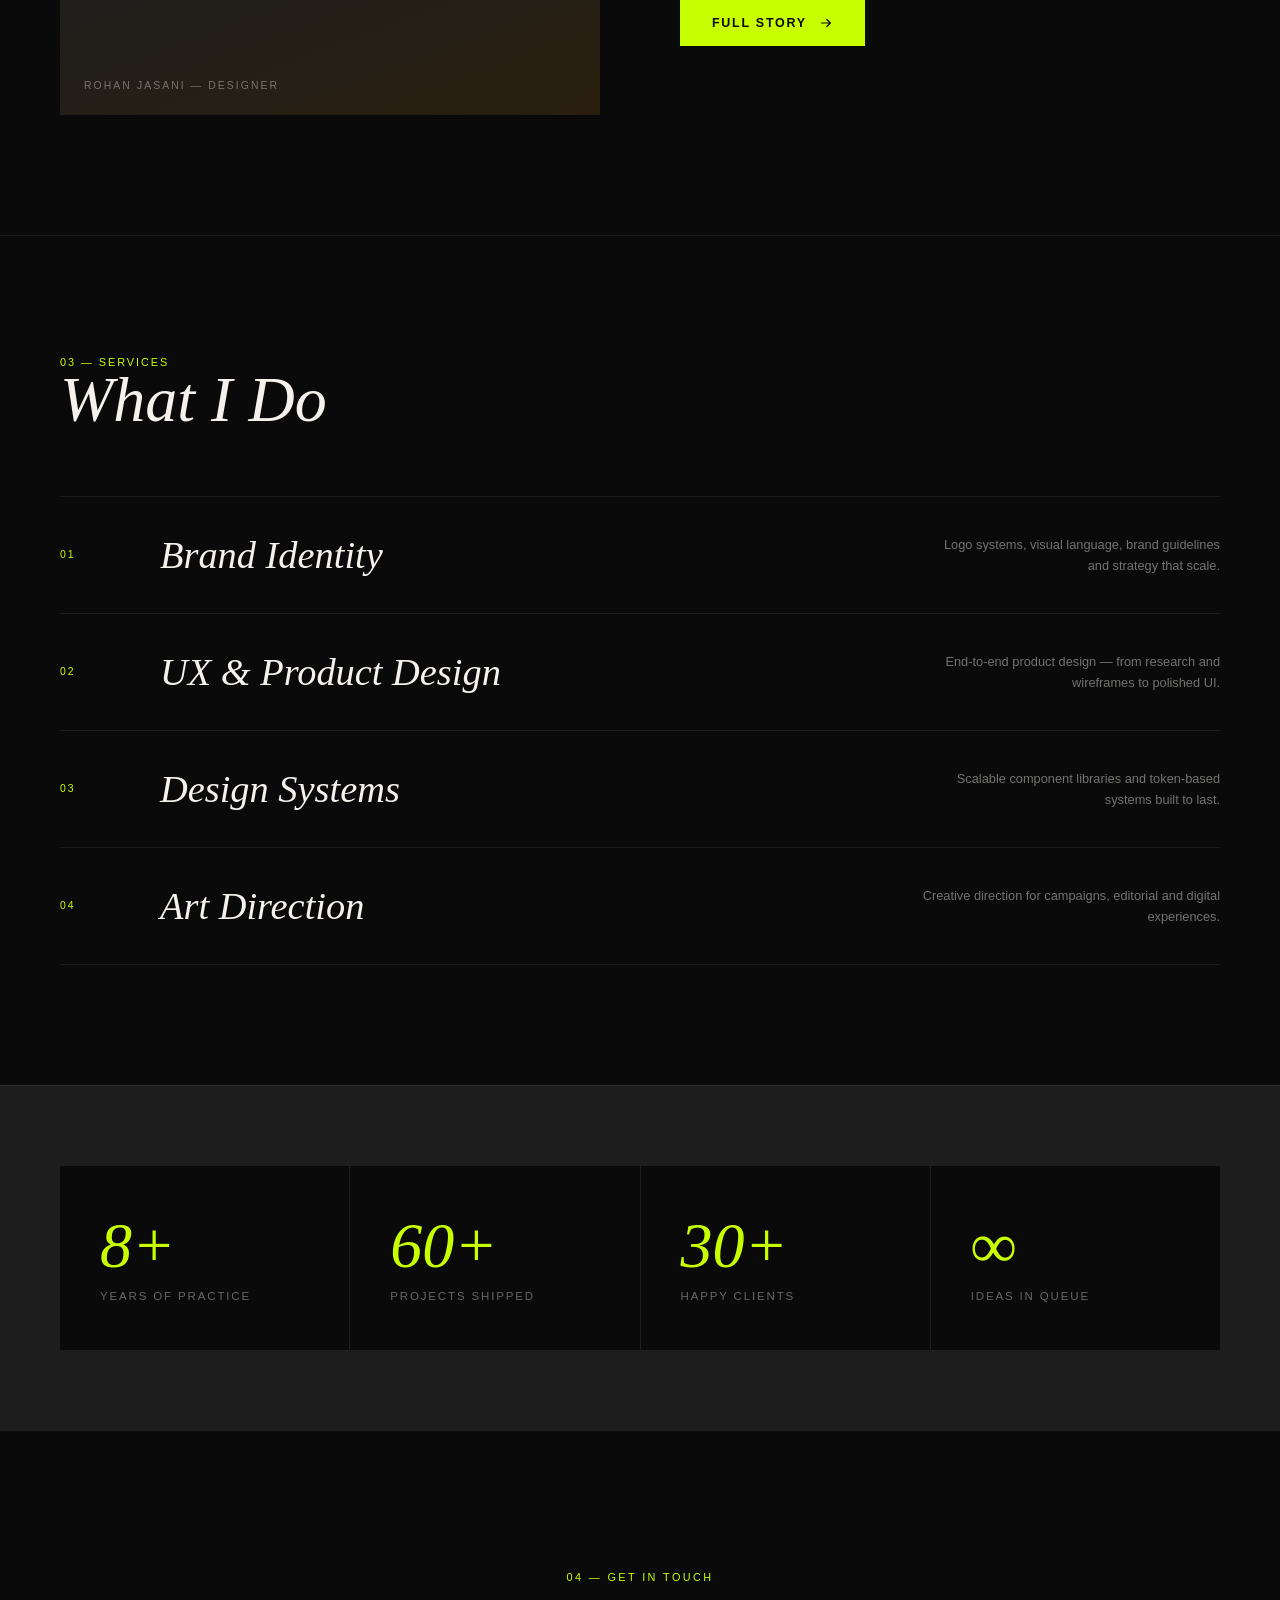
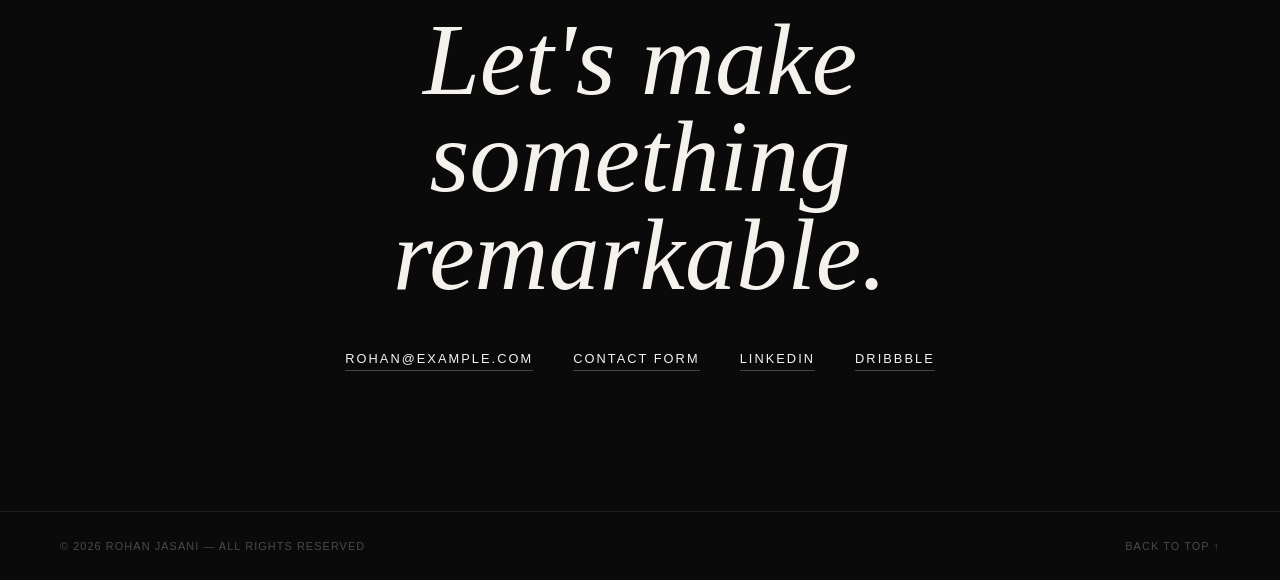
==== commit ea78e96e: "Enhance weather widget with responsive design and additional features" ====
--- a/index.html
+++ b/index.html
@@ -13,7 +13,7 @@
       position: absolute;
       top: 100px;
       right: 60px;
-      width: 220px;
+      width: min(420px, calc(100vw - 120px));
       background: rgba(255,255,255,0.03);
       border: 1px solid rgba(255,255,255,0.1);
       backdrop-filter: blur(12px);
@@ -77,7 +77,7 @@
       white-space: nowrap;
       overflow: hidden;
       text-overflow: ellipsis;
-      max-width: 130px;
+      max-width: 230px;
     }
 
     .weather-time {
@@ -118,11 +118,108 @@
       line-height: 1.5;
     }
 
+    .weather-city {
+      margin-top: 6px;
+      font-size: 0.64rem;
+      letter-spacing: 0.1em;
+      text-transform: uppercase;
+      color: rgba(245,242,238,0.3);
+      min-height: 1.2em;
+    }
+
+    .weather-divider.tight {
+      margin-top: 14px;
+      margin-bottom: 14px;
+    }
+
+    .garden-controls {
+      display: flex;
+      align-items: center;
+      gap: 8px;
+      margin-bottom: 12px;
+    }
+
+    .garden-label {
+      font-size: 0.58rem;
+      letter-spacing: 0.14em;
+      text-transform: uppercase;
+      color: rgba(245,242,238,0.32);
+      white-space: nowrap;
+    }
+
+    .garden-select {
+      width: 100%;
+      background: rgba(255,255,255,0.02);
+      border: 1px solid rgba(255,255,255,0.1);
+      color: rgba(245,242,238,0.7);
+      font-size: 0.66rem;
+      letter-spacing: 0.06em;
+      padding: 7px 10px;
+      font-family: inherit;
+      outline: none;
+      cursor: none;
+    }
+
+    .rain-forecast-title {
+      font-size: 0.6rem;
+      letter-spacing: 0.16em;
+      text-transform: uppercase;
+      color: rgba(245,242,238,0.4);
+      margin-bottom: 8px;
+    }
+
+    .rain-list {
+      display: flex;
+      flex-direction: column;
+      gap: 5px;
+      max-height: 170px;
+      overflow-y: auto;
+      padding-right: 2px;
+    }
+
+    .rain-row {
+      display: grid;
+      grid-template-columns: 1fr auto auto;
+      gap: 10px;
+      align-items: center;
+      font-size: 0.68rem;
+      color: rgba(245,242,238,0.58);
+      border-bottom: 1px dashed rgba(255,255,255,0.08);
+      padding-bottom: 4px;
+    }
+
+    .rain-row span:last-child,
+    .rain-row span:nth-child(2) {
+      color: rgba(245,242,238,0.78);
+      font-variant-numeric: tabular-nums;
+    }
+
+    .garden-advice {
+      margin-top: 14px;
+      font-size: 0.72rem;
+      line-height: 1.55;
+      color: rgba(245,242,238,0.65);
+      background: rgba(200,255,0,0.06);
+      border: 1px solid rgba(200,255,0,0.14);
+      padding: 12px;
+    }
+
+    .garden-tip {
+      margin-top: 10px;
+      font-size: 0.7rem;
+      line-height: 1.55;
+      color: rgba(245,242,238,0.56);
+    }
+
     @media (max-width: 768px) {
       #weather-widget {
         position: static;
         width: auto;
         margin: 0 24px 32px;
+      }
+
+      .rain-list {
+        max-height: none;
       }
     }
   </style>
@@ -155,9 +252,10 @@
       <p class="weather-condition" id="w-condition">Fetching weather…</p>
       <div class="weather-divider"></div>
       <div class="weather-footer">
-        <span class="weather-location" id="w-location">Locating…</span>
+        <span class="weather-location" id="w-location">Locating city…</span>
         <span class="weather-time" id="w-time"></span>
       </div>
+      <p class="weather-city" id="w-city">Current location weather</p>
       <div class="weather-extra" id="w-extra" style="display:none">
         <div class="weather-extra-item">
           <span class="weather-extra-label">Humidity</span>
@@ -172,6 +270,26 @@
           <span class="weather-extra-val" id="w-feels">--°</span>
         </div>
       </div>
+
+      <div class="weather-divider tight"></div>
+
+      <div class="garden-controls">
+        <label class="garden-label" for="garden-type">Garden Type</label>
+        <select id="garden-type" class="garden-select" aria-label="Garden type">
+          <option value="none">No garden</option>
+          <option value="apartment">Apartment/Container</option>
+          <option value="suburban" selected>Suburban yard</option>
+          <option value="farm">Large farm/field</option>
+        </select>
+      </div>
+
+      <p class="rain-forecast-title">Rain forecast · next 7 days</p>
+      <div class="rain-list" id="w-rain-list">
+        <div class="rain-row"><span>Loading…</span><span>--%</span><span>-- in</span></div>
+      </div>
+
+      <p class="garden-advice" id="w-garden-advice">Calculating watering plan…</p>
+      <p class="garden-tip" id="w-perma-tip">Pro tip: Looking at cloud patterns…</p>
     </div>
 
     <div class="hero-content">
@@ -364,44 +482,158 @@
     /* ── Weather Widget ── */
     (function () {
       const WMO = {
-        0:  { label: 'Clear Sky',          emoji: '☀️'  },
-        1:  { label: 'Mainly Clear',        emoji: '🌤️' },
-        2:  { label: 'Partly Cloudy',       emoji: '⛅'  },
-        3:  { label: 'Overcast',            emoji: '☁️'  },
-        45: { label: 'Foggy',               emoji: '🌫️' },
-        48: { label: 'Icy Fog',             emoji: '🌫️' },
-        51: { label: 'Light Drizzle',       emoji: '🌦️' },
-        53: { label: 'Drizzle',             emoji: '🌦️' },
-        55: { label: 'Heavy Drizzle',       emoji: '🌧️' },
-        56: { label: 'Freezing Drizzle',    emoji: '🌨️' },
-        57: { label: 'Heavy Freezing Drizzle', emoji: '🌨️' },
-        61: { label: 'Light Rain',          emoji: '🌧️' },
-        63: { label: 'Rain',                emoji: '🌧️' },
-        65: { label: 'Heavy Rain',          emoji: '🌧️' },
-        66: { label: 'Freezing Rain',       emoji: '🌨️' },
-        67: { label: 'Heavy Freezing Rain', emoji: '🌨️' },
-        71: { label: 'Light Snow',          emoji: '🌨️' },
-        73: { label: 'Snow',                emoji: '❄️'  },
-        75: { label: 'Heavy Snow',          emoji: '❄️'  },
-        77: { label: 'Snow Grains',         emoji: '❄️'  },
-        80: { label: 'Light Showers',       emoji: '🌦️' },
-        81: { label: 'Showers',             emoji: '🌧️' },
-        82: { label: 'Heavy Showers',       emoji: '⛈️'  },
-        85: { label: 'Snow Showers',        emoji: '🌨️' },
-        86: { label: 'Heavy Snow Showers',  emoji: '❄️'  },
-        95: { label: 'Thunderstorm',        emoji: '⛈️'  },
-        96: { label: 'Thunderstorm w/ Hail',emoji: '⛈️'  },
-        99: { label: 'Thunderstorm w/ Hail',emoji: '⛈️'  },
+        0:  { label: 'Clear Sky', emoji: '☀️' },
+        1:  { label: 'Mainly Clear', emoji: '🌤️' },
+        2:  { label: 'Partly Cloudy', emoji: '⛅' },
+        3:  { label: 'Overcast', emoji: '☁️' },
+        45: { label: 'Foggy', emoji: '🌫️' },
+        48: { label: 'Icy Fog', emoji: '🌫️' },
+        51: { label: 'Light Drizzle', emoji: '🌦️' },
+        53: { label: 'Drizzle', emoji: '🌦️' },
+        55: { label: 'Heavy Drizzle', emoji: '🌧️' },
+        61: { label: 'Light Rain', emoji: '🌧️' },
+        63: { label: 'Rain', emoji: '🌧️' },
+        65: { label: 'Heavy Rain', emoji: '🌧️' },
+        71: { label: 'Light Snow', emoji: '🌨️' },
+        73: { label: 'Snow', emoji: '❄️' },
+        75: { label: 'Heavy Snow', emoji: '❄️' },
+        80: { label: 'Light Showers', emoji: '🌦️' },
+        81: { label: 'Showers', emoji: '🌧️' },
+        82: { label: 'Heavy Showers', emoji: '⛈️' },
+        95: { label: 'Thunderstorm', emoji: '⛈️' },
       };
+
+      const GARDEN_PROFILES = {
+        none: {
+          label: 'No garden',
+          targetInches: 0,
+          areaSqFt: 0,
+          baseMessage: 'No garden mode: enjoy the rain as free ambience.'
+        },
+        apartment: {
+          label: 'Apartment/Container',
+          targetInches: 1.5,
+          areaSqFt: 10,
+          baseMessage: 'Container roots dry fast, so smaller but steadier watering works best.'
+        },
+        suburban: {
+          label: 'Suburban yard',
+          targetInches: 1.0,
+          areaSqFt: 100,
+          baseMessage: 'A weekly deep soak usually beats daily sprinkles for roots.'
+        },
+        farm: {
+          label: 'Large farm/field',
+          targetInches: 0.9,
+          areaSqFt: 43560,
+          baseMessage: 'Field scale favors timing: let forecasted rain replace one irrigation pass.'
+        }
+      };
+
+      let weeklyRainInches = 0;
+      let maxRainChance = 0;
 
       function wmoLookup(code) {
         return WMO[code] || { label: 'Unknown', emoji: '🌡️' };
       }
 
+      function mmToInches(mm) {
+        return mm / 25.4;
+      }
+
+      function round(value, digits = 1) {
+        return Number(value.toFixed(digits));
+      }
+
       function setTime() {
         const now = new Date();
-        document.getElementById('w-time').textContent =
-          now.toLocaleTimeString([], { hour: '2-digit', minute: '2-digit' });
+        document.getElementById('w-time').textContent = now.toLocaleTimeString([], {
+          hour: '2-digit',
+          minute: '2-digit'
+        });
+      }
+
+      function formatDay(dateISO) {
+        const d = new Date(dateISO + 'T12:00:00');
+        return d.toLocaleDateString([], { weekday: 'short' });
+      }
+
+      function renderRainForecast(daily) {
+        const list = document.getElementById('w-rain-list');
+        const times = daily.time || [];
+        const amountsMm = daily.precipitation_sum || [];
+        const chances = daily.precipitation_probability_max || [];
+
+        weeklyRainInches = 0;
+        maxRainChance = 0;
+
+        const rows = times.slice(0, 7).map((day, idx) => {
+          const amountMm = Number(amountsMm[idx] || 0);
+          const chance = Number(chances[idx] || 0);
+          const amountIn = mmToInches(amountMm);
+          weeklyRainInches += amountIn;
+          if (chance > maxRainChance) maxRainChance = chance;
+
+          return `<div class="rain-row">
+            <span>${formatDay(day)}</span>
+            <span>${chance}%</span>
+            <span>${round(amountIn, 2)} in</span>
+          </div>`;
+        });
+
+        list.innerHTML = rows.join('');
+      }
+
+      function buildAdvice(profileKey) {
+        const profile = GARDEN_PROFILES[profileKey] || GARDEN_PROFILES.suburban;
+        const adviceEl = document.getElementById('w-garden-advice');
+        const tipEl = document.getElementById('w-perma-tip');
+
+        if (profileKey === 'none') {
+          adviceEl.textContent =
+            `🌿 ${profile.baseMessage} If you keep even one windowsill plant, check soil before watering — forecast gives roughly ${round(weeklyRainInches, 2)} in rain this week outside.`;
+
+          tipEl.textContent =
+            `Pro tip (permaculture): Practice “slow, spread, sink” with balcony catch trays or a tiny rain barrel to reuse rainwater for houseplants.`;
+          return;
+        }
+
+        const target = profile.targetInches;
+        const deficit = Math.max(target - weeklyRainInches, 0);
+        const surplus = Math.max(weeklyRainInches - target, 0);
+        const gallonsPerSqFtPerInch = 0.623;
+        const gallonsNeeded = deficit * profile.areaSqFt * gallonsPerSqFtPerInch;
+
+        let amountText = '';
+        if (profileKey === 'apartment') {
+          amountText = `${round(gallonsNeeded, 1)} gal per ~10 sq ft of containers`;
+        } else if (profileKey === 'suburban') {
+          amountText = `${round(gallonsNeeded, 1)} gal per ~100 sq ft of garden`;
+        } else {
+          amountText = `${Math.round(gallonsNeeded).toLocaleString()} gal per acre equivalent`;
+        }
+
+        if (deficit <= 0.05) {
+          adviceEl.textContent =
+            `✅ Nature has you covered. Forecast rain (~${round(weeklyRainInches, 2)} in) should meet ${profile.label.toLowerCase()} needs. Skip watering and let roots chase moisture.`;
+        } else if (maxRainChance >= 65 && deficit <= 0.35) {
+          adviceEl.textContent =
+            `⏳ Water-light week. You likely need only ${amountText} after upcoming showers. Wait 24 hours after the next rain before topping off.`;
+        } else {
+          adviceEl.textContent =
+            `💧 Plan to add about ${amountText} this week (rain expected: ${round(weeklyRainInches, 2)} in). ${profile.baseMessage}`;
+        }
+
+        if (surplus > 0.4) {
+          tipEl.textContent =
+            `Pro tip (permaculture): Build small swales/contour channels or direct downspouts into infiltration zones to store this surplus rain (${round(surplus, 2)} in above baseline).`;
+        } else if (maxRainChance >= 60) {
+          tipEl.textContent =
+            `Pro tip (permaculture): Mulch 2–3 inches deep before rain so incoming moisture infiltrates and stays in the soil longer.`;
+        } else {
+          tipEl.textContent =
+            `Pro tip (permaculture): Use basin watering (or ollas for containers) so each gallon goes to roots with minimal evaporation loss.`;
+        }
       }
 
       async function fetchWeather(lat, lon) {
@@ -409,64 +641,83 @@
           `https://api.open-meteo.com/v1/forecast` +
           `?latitude=${lat}&longitude=${lon}` +
           `&current=temperature_2m,apparent_temperature,relative_humidity_2m,wind_speed_10m,weather_code` +
-          `&temperature_unit=fahrenheit&wind_speed_unit=mph&timezone=auto`;
-
-        const res  = await fetch(url);
-        const data = await res.json();
-        const c    = data.current;
-
-        const { label, emoji } = wmoLookup(c.weather_code);
-
-        document.getElementById('w-emoji').textContent     = emoji;
-        document.getElementById('w-temp').textContent      = Math.round(c.temperature_2m) + '°F';
+          `&daily=precipitation_sum,precipitation_probability_max` +
+          `&forecast_days=7` +
+          `&temperature_unit=fahrenheit&wind_speed_unit=mph&precipitation_unit=mm&timezone=auto`;
+
+        const response = await fetch(url);
+        const data = await response.json();
+        const current = data.current;
+
+        if (!current || !data.daily) {
+          throw new Error('Weather response missing expected fields');
+        }
+
+        const { label, emoji } = wmoLookup(current.weather_code);
+        document.getElementById('w-emoji').textContent = emoji;
+        document.getElementById('w-temp').textContent = Math.round(current.temperature_2m) + '°F';
         document.getElementById('w-condition').textContent = label;
-        document.getElementById('w-humidity').textContent  = c.relative_humidity_2m + '%';
-        document.getElementById('w-wind').textContent      = Math.round(c.wind_speed_10m) + ' mph';
-        document.getElementById('w-feels').textContent     = Math.round(c.apparent_temperature) + '°F';
-        document.getElementById('w-extra').style.display   = 'flex';
+        document.getElementById('w-humidity').textContent = current.relative_humidity_2m + '%';
+        document.getElementById('w-wind').textContent = Math.round(current.wind_speed_10m) + ' mph';
+        document.getElementById('w-feels').textContent = Math.round(current.apparent_temperature) + '°F';
+        document.getElementById('w-extra').style.display = 'flex';
+
+        renderRainForecast(data.daily);
+        buildAdvice(document.getElementById('garden-type').value);
         document.getElementById('weather-widget').classList.remove('loading');
       }
 
       async function fetchLocation(lat, lon) {
         try {
-          const res  = await fetch(
+          const response = await fetch(
             `https://nominatim.openstreetmap.org/reverse?lat=${lat}&lon=${lon}&format=json`
           );
-          const data = await res.json();
-          const a    = data.address;
-          const city = a.city || a.town || a.village || a.county || '';
-          const state = a.state_code || a.state || '';
-          document.getElementById('w-location').textContent =
-            city ? `${city}${state ? ', ' + state : ''}` : 'Your Location';
+          const data = await response.json();
+          const address = data.address || {};
+          const city = address.city || address.town || address.village || address.county || 'Your area';
+          const state = address.state_code || address.state || '';
+
+          document.getElementById('w-location').textContent = city;
+          document.getElementById('w-city').textContent = state ? `${city}, ${state}` : city;
         } catch (_) {
-          document.getElementById('w-location').textContent = 'Your Location';
+          document.getElementById('w-location').textContent = 'Your area';
+          document.getElementById('w-city').textContent = 'City unavailable';
         }
       }
 
-      function showError(msg) {
-        const w = document.getElementById('weather-widget');
-        w.innerHTML = `<p class="weather-error">${msg}</p>`;
-        w.classList.remove('loading');
-      }
+      function showError(message) {
+        const widget = document.getElementById('weather-widget');
+        widget.innerHTML = `<p class="weather-error">${message}</p>`;
+        widget.classList.remove('loading');
+      }
+
+      const gardenTypeSelect = document.getElementById('garden-type');
+      gardenTypeSelect.addEventListener('change', () => {
+        if (!document.getElementById('weather-widget').classList.contains('loading')) {
+          buildAdvice(gardenTypeSelect.value);
+        }
+      });
 
       if (!navigator.geolocation) {
         showError('Geolocation not supported.');
-      } else {
-        setTime();
-        setInterval(setTime, 60000);
-
-        navigator.geolocation.getCurrentPosition(
-          async pos => {
-            const { latitude: lat, longitude: lon } = pos.coords;
-            try {
-              await Promise.all([fetchWeather(lat, lon), fetchLocation(lat, lon)]);
-            } catch (e) {
-              showError('Could not load weather.');
-            }
-          },
-          () => showError('Enable location to see your weather.')
-        );
-      }
+        return;
+      }
+
+      setTime();
+      setInterval(setTime, 60000);
+
+      navigator.geolocation.getCurrentPosition(
+        async (position) => {
+          const lat = position.coords.latitude;
+          const lon = position.coords.longitude;
+          try {
+            await Promise.all([fetchWeather(lat, lon), fetchLocation(lat, lon)]);
+          } catch (_) {
+            showError('Could not load weather and rain forecast right now.');
+          }
+        },
+        () => showError('Enable location to see your weather.')
+      );
     })();
   </script>
 </body>
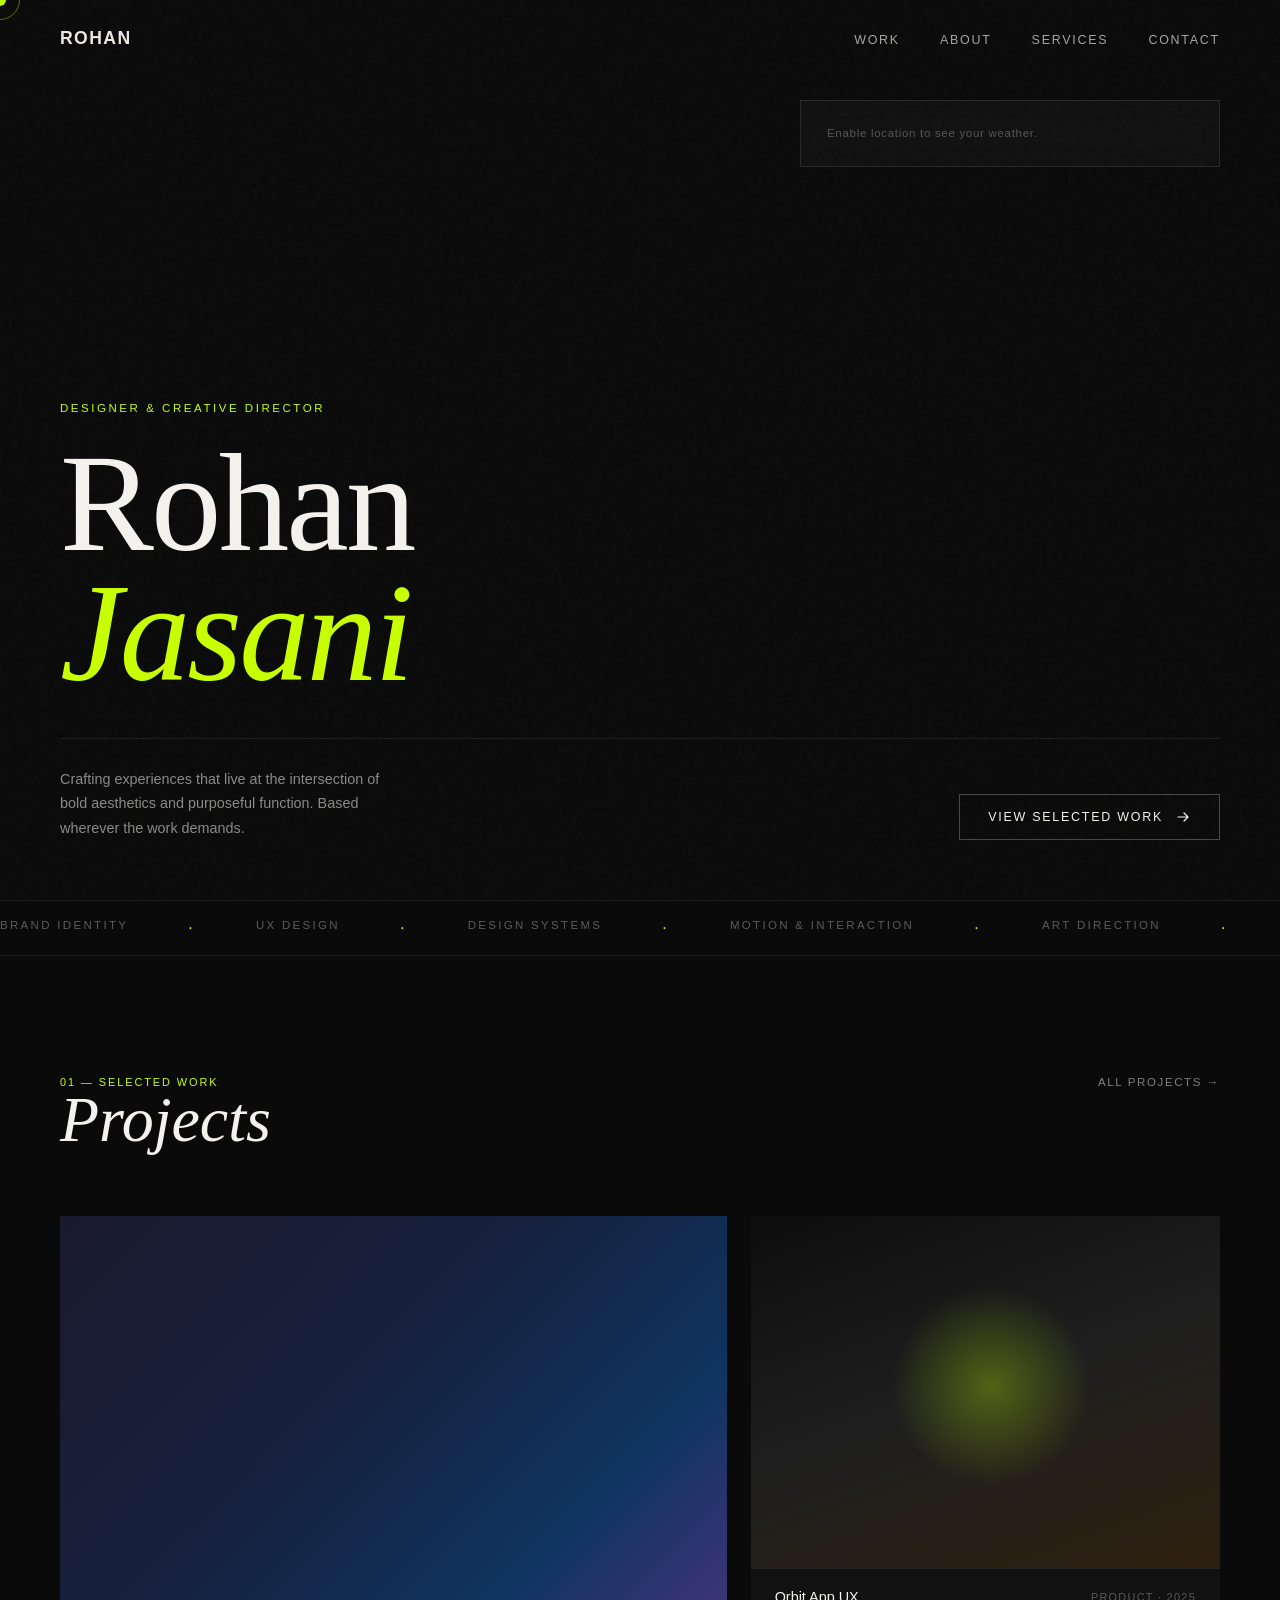
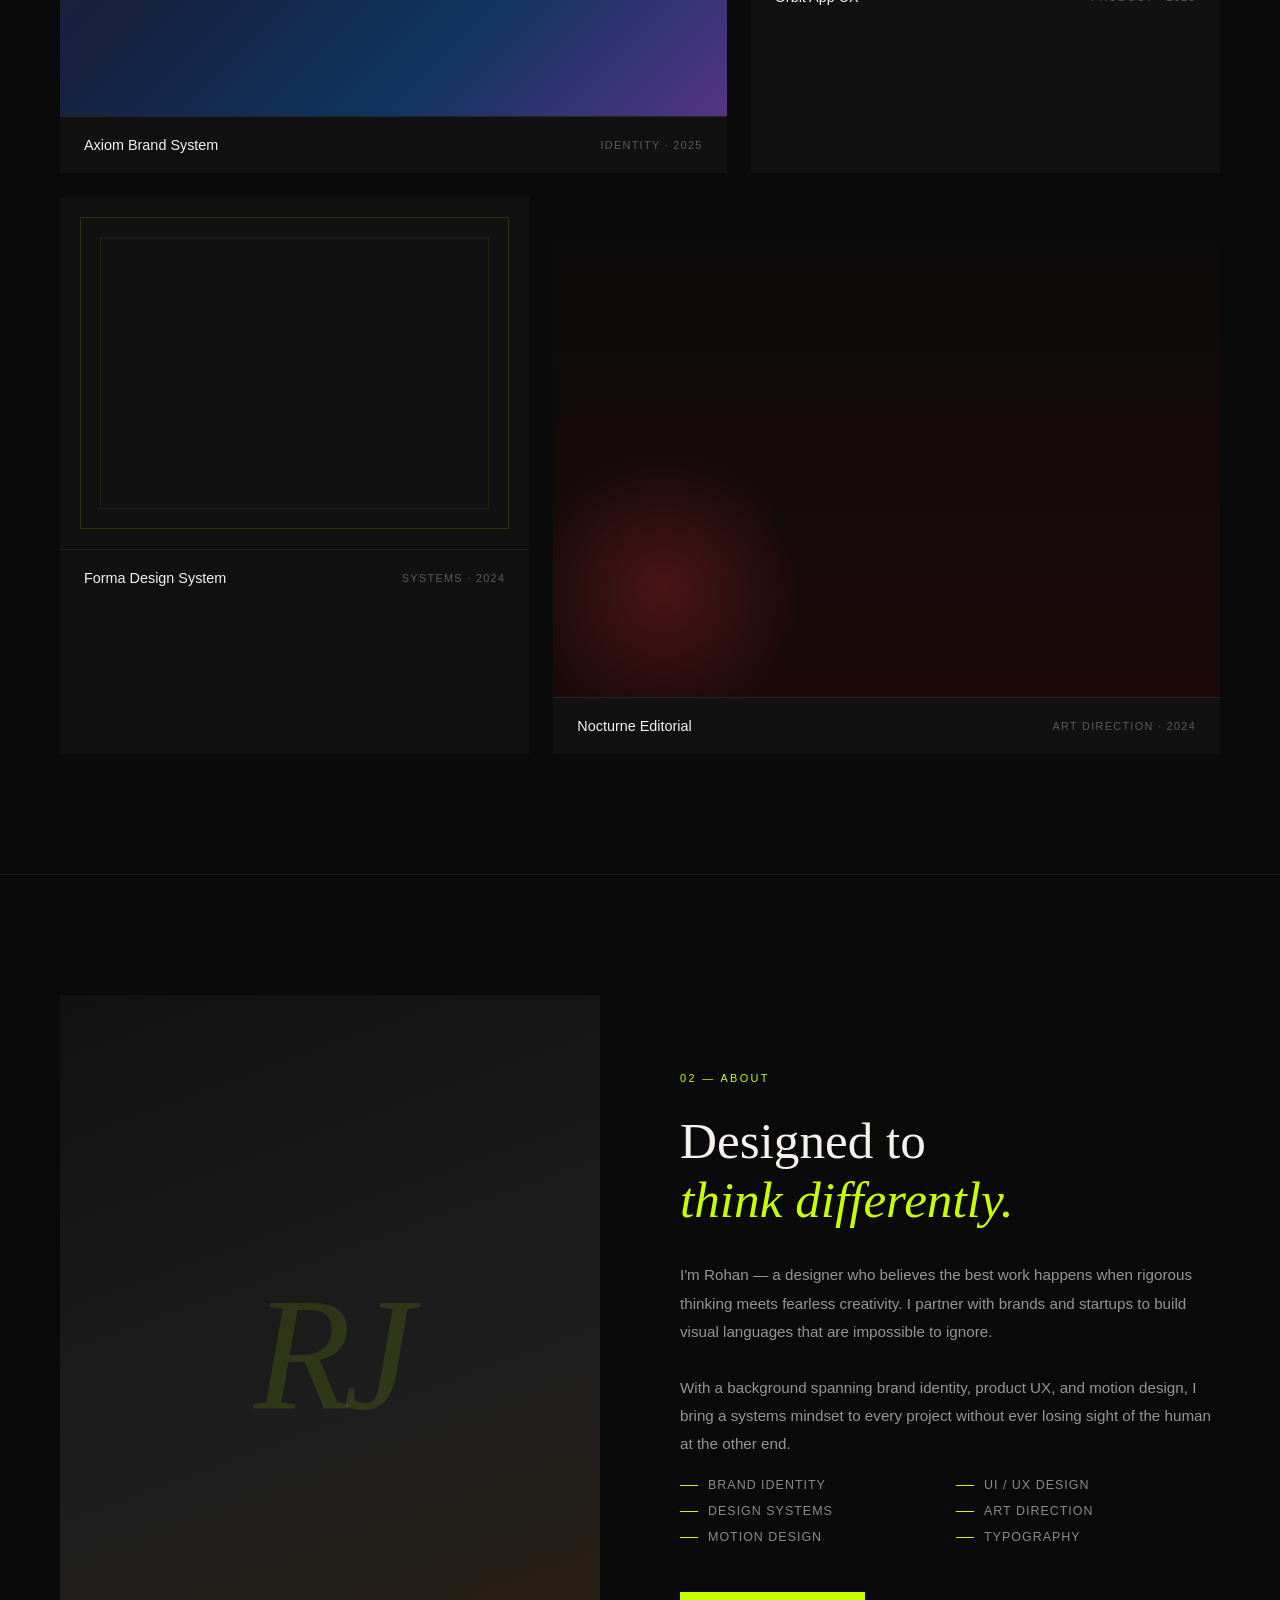
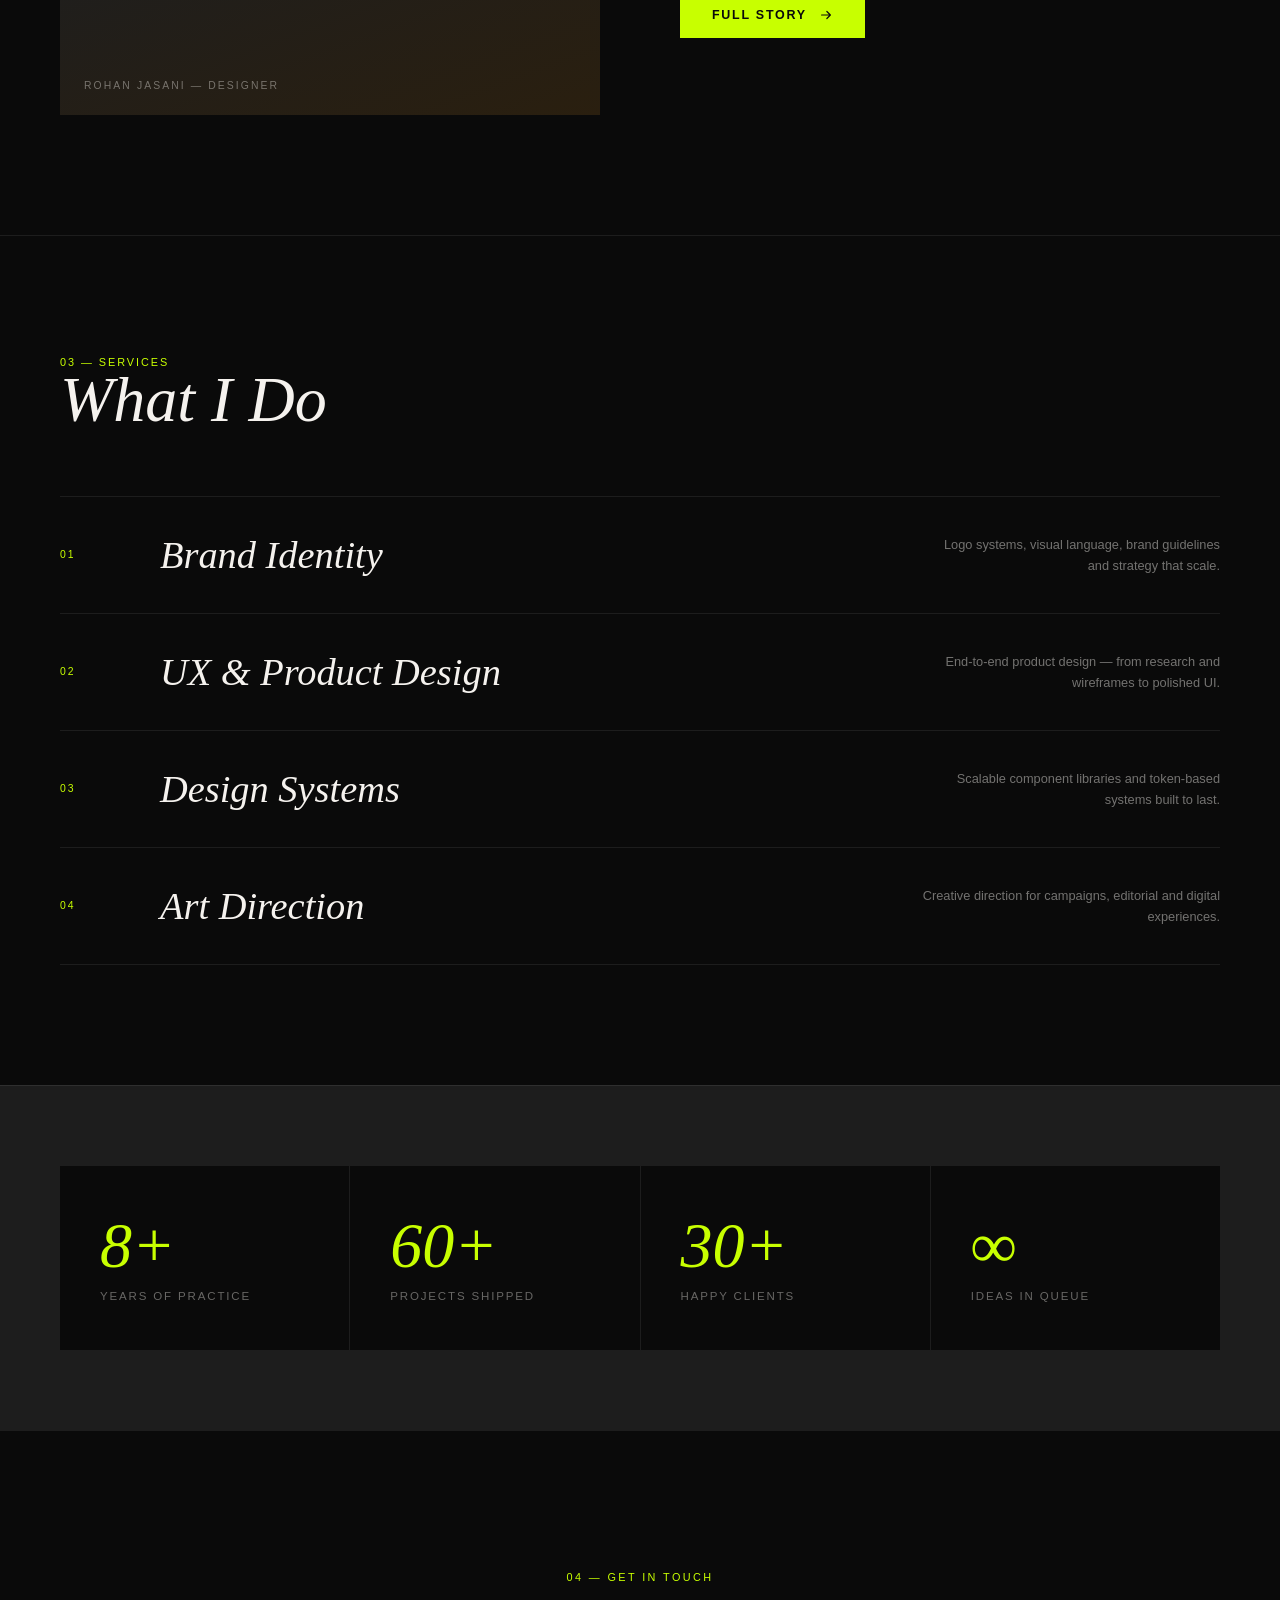
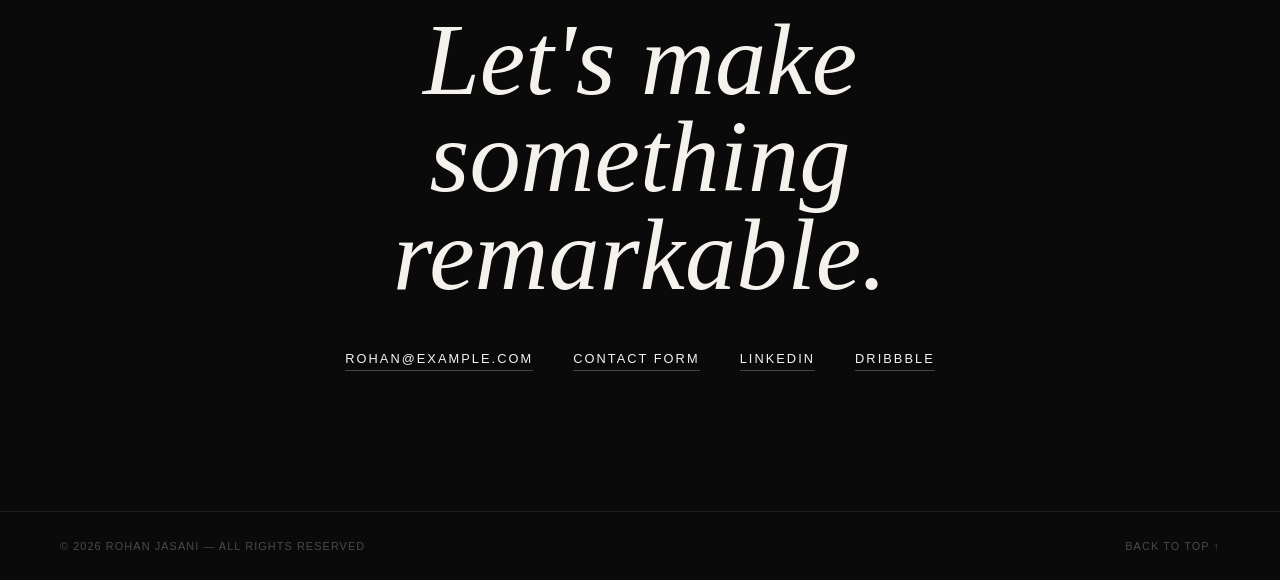
==== commit bed37d06: "refactor into seperate files." ====
--- a/index.html
+++ b/index.html
@@ -4,225 +4,7 @@
   <meta charset="UTF-8" />
   <meta name="viewport" content="width=device-width, initial-scale=1.0" />
   <title>Rohan — Designer</title>
-  <link rel="stylesheet" href="css/style.css" />
-  <style>
-    /* ── Weather Widget ── */
-    #hero { position: relative; }
-
-    #weather-widget {
-      position: absolute;
-      top: 100px;
-      right: 60px;
-      width: min(420px, calc(100vw - 120px));
-      background: rgba(255,255,255,0.03);
-      border: 1px solid rgba(255,255,255,0.1);
-      backdrop-filter: blur(12px);
-      -webkit-backdrop-filter: blur(12px);
-      padding: 24px 26px;
-      z-index: 10;
-      transition: opacity 0.4s, transform 0.4s;
-    }
-
-    #weather-widget.loading {
-      opacity: 0.4;
-    }
-
-    .weather-top {
-      display: flex;
-      align-items: flex-start;
-      justify-content: space-between;
-      margin-bottom: 14px;
-    }
-
-    .weather-emoji {
-      font-size: 2.2rem;
-      line-height: 1;
-    }
-
-    .weather-temp {
-      font-family: 'Georgia', serif;
-      font-size: 2.4rem;
-      font-weight: 400;
-      font-style: italic;
-      color: #c8ff00;
-      line-height: 1;
-      letter-spacing: -0.02em;
-    }
-
-    .weather-condition {
-      font-size: 0.7rem;
-      letter-spacing: 0.14em;
-      text-transform: uppercase;
-      color: rgba(245,242,238,0.55);
-      margin-bottom: 18px;
-    }
-
-    .weather-divider {
-      height: 1px;
-      background: rgba(255,255,255,0.07);
-      margin-bottom: 14px;
-    }
-
-    .weather-footer {
-      display: flex;
-      justify-content: space-between;
-      align-items: center;
-    }
-
-    .weather-location {
-      font-size: 0.65rem;
-      letter-spacing: 0.1em;
-      text-transform: uppercase;
-      color: rgba(245,242,238,0.35);
-      white-space: nowrap;
-      overflow: hidden;
-      text-overflow: ellipsis;
-      max-width: 230px;
-    }
-
-    .weather-time {
-      font-size: 0.65rem;
-      letter-spacing: 0.08em;
-      color: rgba(245,242,238,0.25);
-      white-space: nowrap;
-    }
-
-    .weather-extra {
-      display: flex;
-      gap: 14px;
-      margin-top: 14px;
-    }
-
-    .weather-extra-item {
-      display: flex;
-      flex-direction: column;
-      gap: 3px;
-    }
-
-    .weather-extra-label {
-      font-size: 0.58rem;
-      letter-spacing: 0.16em;
-      text-transform: uppercase;
-      color: rgba(245,242,238,0.25);
-    }
-
-    .weather-extra-val {
-      font-size: 0.78rem;
-      color: rgba(245,242,238,0.6);
-    }
-
-    .weather-error {
-      font-size: 0.72rem;
-      color: rgba(245,242,238,0.3);
-      letter-spacing: 0.06em;
-      line-height: 1.5;
-    }
-
-    .weather-city {
-      margin-top: 6px;
-      font-size: 0.64rem;
-      letter-spacing: 0.1em;
-      text-transform: uppercase;
-      color: rgba(245,242,238,0.3);
-      min-height: 1.2em;
-    }
-
-    .weather-divider.tight {
-      margin-top: 14px;
-      margin-bottom: 14px;
-    }
-
-    .garden-controls {
-      display: flex;
-      align-items: center;
-      gap: 8px;
-      margin-bottom: 12px;
-    }
-
-    .garden-label {
-      font-size: 0.58rem;
-      letter-spacing: 0.14em;
-      text-transform: uppercase;
-      color: rgba(245,242,238,0.32);
-      white-space: nowrap;
-    }
-
-    .garden-select {
-      width: 100%;
-      background: rgba(255,255,255,0.02);
-      border: 1px solid rgba(255,255,255,0.1);
-      color: rgba(245,242,238,0.7);
-      font-size: 0.66rem;
-      letter-spacing: 0.06em;
-      padding: 7px 10px;
-      font-family: inherit;
-      outline: none;
-      cursor: none;
-    }
-
-    .rain-forecast-title {
-      font-size: 0.6rem;
-      letter-spacing: 0.16em;
-      text-transform: uppercase;
-      color: rgba(245,242,238,0.4);
-      margin-bottom: 8px;
-    }
-
-    .rain-list {
-      display: flex;
-      flex-direction: column;
-      gap: 5px;
-      max-height: 170px;
-      overflow-y: auto;
-      padding-right: 2px;
-    }
-
-    .rain-row {
-      display: grid;
-      grid-template-columns: 1fr auto auto;
-      gap: 10px;
-      align-items: center;
-      font-size: 0.68rem;
-      color: rgba(245,242,238,0.58);
-      border-bottom: 1px dashed rgba(255,255,255,0.08);
-      padding-bottom: 4px;
-    }
-
-    .rain-row span:last-child,
-    .rain-row span:nth-child(2) {
-      color: rgba(245,242,238,0.78);
-      font-variant-numeric: tabular-nums;
-    }
-
-    .garden-advice {
-      margin-top: 14px;
-      font-size: 0.72rem;
-      line-height: 1.55;
-      color: rgba(245,242,238,0.65);
-      background: rgba(200,255,0,0.06);
-      border: 1px solid rgba(200,255,0,0.14);
-      padding: 12px;
-    }
-
-    .garden-tip {
-      margin-top: 10px;
-      font-size: 0.7rem;
-      line-height: 1.55;
-      color: rgba(245,242,238,0.56);
-    }
-
-    @media (max-width: 768px) {
-      #weather-widget {
-        position: static;
-        width: auto;
-        margin: 0 24px 32px;
-      }
-
-      .rain-list {
-        max-height: none;
-      }
-    }
-  </style>
+  <link rel="stylesheet" href="css/styles.css" />
 </head>
 <body>
 
@@ -477,248 +259,6 @@
     <a href="#hero" class="footer-back">Back to top ↑</a>
   </footer>
 
-  <script src="js/main.js"></script>
-  <script>
-    /* ── Weather Widget ── */
-    (function () {
-      const WMO = {
-        0:  { label: 'Clear Sky', emoji: '☀️' },
-        1:  { label: 'Mainly Clear', emoji: '🌤️' },
-        2:  { label: 'Partly Cloudy', emoji: '⛅' },
-        3:  { label: 'Overcast', emoji: '☁️' },
-        45: { label: 'Foggy', emoji: '🌫️' },
-        48: { label: 'Icy Fog', emoji: '🌫️' },
-        51: { label: 'Light Drizzle', emoji: '🌦️' },
-        53: { label: 'Drizzle', emoji: '🌦️' },
-        55: { label: 'Heavy Drizzle', emoji: '🌧️' },
-        61: { label: 'Light Rain', emoji: '🌧️' },
-        63: { label: 'Rain', emoji: '🌧️' },
-        65: { label: 'Heavy Rain', emoji: '🌧️' },
-        71: { label: 'Light Snow', emoji: '🌨️' },
-        73: { label: 'Snow', emoji: '❄️' },
-        75: { label: 'Heavy Snow', emoji: '❄️' },
-        80: { label: 'Light Showers', emoji: '🌦️' },
-        81: { label: 'Showers', emoji: '🌧️' },
-        82: { label: 'Heavy Showers', emoji: '⛈️' },
-        95: { label: 'Thunderstorm', emoji: '⛈️' },
-      };
-
-      const GARDEN_PROFILES = {
-        none: {
-          label: 'No garden',
-          targetInches: 0,
-          areaSqFt: 0,
-          baseMessage: 'No garden mode: enjoy the rain as free ambience.'
-        },
-        apartment: {
-          label: 'Apartment/Container',
-          targetInches: 1.5,
-          areaSqFt: 10,
-          baseMessage: 'Container roots dry fast, so smaller but steadier watering works best.'
-        },
-        suburban: {
-          label: 'Suburban yard',
-          targetInches: 1.0,
-          areaSqFt: 100,
-          baseMessage: 'A weekly deep soak usually beats daily sprinkles for roots.'
-        },
-        farm: {
-          label: 'Large farm/field',
-          targetInches: 0.9,
-          areaSqFt: 43560,
-          baseMessage: 'Field scale favors timing: let forecasted rain replace one irrigation pass.'
-        }
-      };
-
-      let weeklyRainInches = 0;
-      let maxRainChance = 0;
-
-      function wmoLookup(code) {
-        return WMO[code] || { label: 'Unknown', emoji: '🌡️' };
-      }
-
-      function mmToInches(mm) {
-        return mm / 25.4;
-      }
-
-      function round(value, digits = 1) {
-        return Number(value.toFixed(digits));
-      }
-
-      function setTime() {
-        const now = new Date();
-        document.getElementById('w-time').textContent = now.toLocaleTimeString([], {
-          hour: '2-digit',
-          minute: '2-digit'
-        });
-      }
-
-      function formatDay(dateISO) {
-        const d = new Date(dateISO + 'T12:00:00');
-        return d.toLocaleDateString([], { weekday: 'short' });
-      }
-
-      function renderRainForecast(daily) {
-        const list = document.getElementById('w-rain-list');
-        const times = daily.time || [];
-        const amountsMm = daily.precipitation_sum || [];
-        const chances = daily.precipitation_probability_max || [];
-
-        weeklyRainInches = 0;
-        maxRainChance = 0;
-
-        const rows = times.slice(0, 7).map((day, idx) => {
-          const amountMm = Number(amountsMm[idx] || 0);
-          const chance = Number(chances[idx] || 0);
-          const amountIn = mmToInches(amountMm);
-          weeklyRainInches += amountIn;
-          if (chance > maxRainChance) maxRainChance = chance;
-
-          return `<div class="rain-row">
-            <span>${formatDay(day)}</span>
-            <span>${chance}%</span>
-            <span>${round(amountIn, 2)} in</span>
-          </div>`;
-        });
-
-        list.innerHTML = rows.join('');
-      }
-
-      function buildAdvice(profileKey) {
-        const profile = GARDEN_PROFILES[profileKey] || GARDEN_PROFILES.suburban;
-        const adviceEl = document.getElementById('w-garden-advice');
-        const tipEl = document.getElementById('w-perma-tip');
-
-        if (profileKey === 'none') {
-          adviceEl.textContent =
-            `🌿 ${profile.baseMessage} If you keep even one windowsill plant, check soil before watering — forecast gives roughly ${round(weeklyRainInches, 2)} in rain this week outside.`;
-
-          tipEl.textContent =
-            `Pro tip (permaculture): Practice “slow, spread, sink” with balcony catch trays or a tiny rain barrel to reuse rainwater for houseplants.`;
-          return;
-        }
-
-        const target = profile.targetInches;
-        const deficit = Math.max(target - weeklyRainInches, 0);
-        const surplus = Math.max(weeklyRainInches - target, 0);
-        const gallonsPerSqFtPerInch = 0.623;
-        const gallonsNeeded = deficit * profile.areaSqFt * gallonsPerSqFtPerInch;
-
-        let amountText = '';
-        if (profileKey === 'apartment') {
-          amountText = `${round(gallonsNeeded, 1)} gal per ~10 sq ft of containers`;
-        } else if (profileKey === 'suburban') {
-          amountText = `${round(gallonsNeeded, 1)} gal per ~100 sq ft of garden`;
-        } else {
-          amountText = `${Math.round(gallonsNeeded).toLocaleString()} gal per acre equivalent`;
-        }
-
-        if (deficit <= 0.05) {
-          adviceEl.textContent =
-            `✅ Nature has you covered. Forecast rain (~${round(weeklyRainInches, 2)} in) should meet ${profile.label.toLowerCase()} needs. Skip watering and let roots chase moisture.`;
-        } else if (maxRainChance >= 65 && deficit <= 0.35) {
-          adviceEl.textContent =
-            `⏳ Water-light week. You likely need only ${amountText} after upcoming showers. Wait 24 hours after the next rain before topping off.`;
-        } else {
-          adviceEl.textContent =
-            `💧 Plan to add about ${amountText} this week (rain expected: ${round(weeklyRainInches, 2)} in). ${profile.baseMessage}`;
-        }
-
-        if (surplus > 0.4) {
-          tipEl.textContent =
-            `Pro tip (permaculture): Build small swales/contour channels or direct downspouts into infiltration zones to store this surplus rain (${round(surplus, 2)} in above baseline).`;
-        } else if (maxRainChance >= 60) {
-          tipEl.textContent =
-            `Pro tip (permaculture): Mulch 2–3 inches deep before rain so incoming moisture infiltrates and stays in the soil longer.`;
-        } else {
-          tipEl.textContent =
-            `Pro tip (permaculture): Use basin watering (or ollas for containers) so each gallon goes to roots with minimal evaporation loss.`;
-        }
-      }
-
-      async function fetchWeather(lat, lon) {
-        const url =
-          `https://api.open-meteo.com/v1/forecast` +
-          `?latitude=${lat}&longitude=${lon}` +
-          `&current=temperature_2m,apparent_temperature,relative_humidity_2m,wind_speed_10m,weather_code` +
-          `&daily=precipitation_sum,precipitation_probability_max` +
-          `&forecast_days=7` +
-          `&temperature_unit=fahrenheit&wind_speed_unit=mph&precipitation_unit=mm&timezone=auto`;
-
-        const response = await fetch(url);
-        const data = await response.json();
-        const current = data.current;
-
-        if (!current || !data.daily) {
-          throw new Error('Weather response missing expected fields');
-        }
-
-        const { label, emoji } = wmoLookup(current.weather_code);
-        document.getElementById('w-emoji').textContent = emoji;
-        document.getElementById('w-temp').textContent = Math.round(current.temperature_2m) + '°F';
-        document.getElementById('w-condition').textContent = label;
-        document.getElementById('w-humidity').textContent = current.relative_humidity_2m + '%';
-        document.getElementById('w-wind').textContent = Math.round(current.wind_speed_10m) + ' mph';
-        document.getElementById('w-feels').textContent = Math.round(current.apparent_temperature) + '°F';
-        document.getElementById('w-extra').style.display = 'flex';
-
-        renderRainForecast(data.daily);
-        buildAdvice(document.getElementById('garden-type').value);
-        document.getElementById('weather-widget').classList.remove('loading');
-      }
-
-      async function fetchLocation(lat, lon) {
-        try {
-          const response = await fetch(
-            `https://nominatim.openstreetmap.org/reverse?lat=${lat}&lon=${lon}&format=json`
-          );
-          const data = await response.json();
-          const address = data.address || {};
-          const city = address.city || address.town || address.village || address.county || 'Your area';
-          const state = address.state_code || address.state || '';
-
-          document.getElementById('w-location').textContent = city;
-          document.getElementById('w-city').textContent = state ? `${city}, ${state}` : city;
-        } catch (_) {
-          document.getElementById('w-location').textContent = 'Your area';
-          document.getElementById('w-city').textContent = 'City unavailable';
-        }
-      }
-
-      function showError(message) {
-        const widget = document.getElementById('weather-widget');
-        widget.innerHTML = `<p class="weather-error">${message}</p>`;
-        widget.classList.remove('loading');
-      }
-
-      const gardenTypeSelect = document.getElementById('garden-type');
-      gardenTypeSelect.addEventListener('change', () => {
-        if (!document.getElementById('weather-widget').classList.contains('loading')) {
-          buildAdvice(gardenTypeSelect.value);
-        }
-      });
-
-      if (!navigator.geolocation) {
-        showError('Geolocation not supported.');
-        return;
-      }
-
-      setTime();
-      setInterval(setTime, 60000);
-
-      navigator.geolocation.getCurrentPosition(
-        async (position) => {
-          const lat = position.coords.latitude;
-          const lon = position.coords.longitude;
-          try {
-            await Promise.all([fetchWeather(lat, lon), fetchLocation(lat, lon)]);
-          } catch (_) {
-            showError('Could not load weather and rain forecast right now.');
-          }
-        },
-        () => showError('Enable location to see your weather.')
-      );
-    })();
-  </script>
+  <script src="js/app.js"></script>
 </body>
 </html>
--- a/css/styles.css
+++ b/css/styles.css
@@ -0,0 +1,1461 @@
+*, *::before, *::after { box-sizing: border-box; margin: 0; padding: 0; }
+
+:root {
+  --black: #0a0a0a;
+  --white: #f5f2ee;
+  --accent: #c8ff00;
+  --muted: #5a5a5a;
+  --border: rgba(255,255,255,0.08);
+  --font-display: 'Georgia', serif;
+  --font-body: 'Helvetica Neue', Helvetica, Arial, sans-serif;
+}
+
+html { scroll-behavior: smooth; }
+
+body {
+  background: var(--black);
+  color: var(--white);
+  font-family: var(--font-body);
+  overflow-x: hidden;
+  cursor: none;
+}
+
+/* ── Noise overlay ── */
+body::before {
+  content: '';
+  position: fixed;
+  inset: 0;
+  background-image: url("data:image/svg+xml,%3Csvg viewBox='0 0 200 200' xmlns='http://www.w3.org/2000/svg'%3E%3Cfilter id='n'%3E%3CfeTurbulence type='fractalNoise' baseFrequency='0.9' numOctaves='4' stitchTiles='stitch'/%3E%3C/filter%3E%3Crect width='100%25' height='100%25' filter='url(%23n)' opacity='1'/%3E%3C/svg%3E");
+  opacity: 0.028;
+  pointer-events: none;
+  z-index: 9997;
+}
+
+/* ── Custom cursor ── */
+#cursor {
+  position: fixed;
+  width: 12px;
+  height: 12px;
+  background: var(--accent);
+  border-radius: 50%;
+  pointer-events: none;
+  transform: translate(-50%, -50%);
+  transition: transform 0.1s ease, width 0.25s ease, height 0.25s ease, background 0.25s ease;
+  z-index: 9999;
+  mix-blend-mode: difference;
+}
+
+#cursor-ring {
+  position: fixed;
+  width: 40px;
+  height: 40px;
+  border: 1px solid rgba(200,255,0,0.4);
+  border-radius: 50%;
+  pointer-events: none;
+  transform: translate(-50%, -50%);
+  transition: transform 0.18s ease, width 0.3s ease, height 0.3s ease, opacity 0.3s ease;
+  z-index: 9998;
+}
+
+body:hover #cursor-ring { opacity: 1; }
+
+/* ── Nav ── */
+nav {
+  position: fixed;
+  top: 0;
+  left: 0;
+  right: 0;
+  display: flex;
+  justify-content: space-between;
+  align-items: center;
+  padding: 28px 60px;
+  z-index: 100;
+  mix-blend-mode: difference;
+}
+
+.nav-logo {
+  font-size: 1.1rem;
+  font-weight: 700;
+  letter-spacing: 0.08em;
+  color: var(--white);
+  text-decoration: none;
+  text-transform: uppercase;
+}
+
+.nav-links {
+  display: flex;
+  gap: 40px;
+  list-style: none;
+}
+
+.nav-links a {
+  color: var(--white);
+  text-decoration: none;
+  font-size: 0.78rem;
+  letter-spacing: 0.14em;
+  text-transform: uppercase;
+  opacity: 0.7;
+  transition: opacity 0.2s;
+}
+
+.nav-links a:hover { opacity: 1; }
+
+/* ── Hero ── */
+#hero {
+  min-height: 100vh;
+  display: grid;
+  grid-template-rows: 1fr auto;
+  padding: 0 60px 60px;
+}
+
+.hero-content {
+  display: flex;
+  flex-direction: column;
+  justify-content: flex-end;
+  padding-bottom: 40px;
+}
+
+.hero-label {
+  font-size: 0.72rem;
+  letter-spacing: 0.22em;
+  text-transform: uppercase;
+  color: var(--accent);
+  margin-bottom: 24px;
+}
+
+.hero-title {
+  font-family: var(--font-display);
+  font-size: clamp(4.5rem, 11vw, 12rem);
+  font-weight: 400;
+  line-height: 0.92;
+  letter-spacing: -0.02em;
+}
+
+.hero-title em {
+  font-style: italic;
+  color: var(--accent);
+}
+
+.hero-footer {
+  display: flex;
+  justify-content: space-between;
+  align-items: flex-end;
+  border-top: 1px solid var(--border);
+  padding-top: 28px;
+}
+
+.hero-desc {
+  max-width: 340px;
+  font-size: 0.9rem;
+  line-height: 1.7;
+  color: rgba(245,242,238,0.55);
+}
+
+.hero-cta {
+  display: inline-flex;
+  align-items: center;
+  gap: 12px;
+  color: var(--white);
+  text-decoration: none;
+  font-size: 0.78rem;
+  letter-spacing: 0.14em;
+  text-transform: uppercase;
+  border: 1px solid rgba(255,255,255,0.25);
+  padding: 14px 28px;
+  transition: background 0.25s, color 0.25s, border-color 0.25s;
+}
+
+.hero-cta:hover {
+  background: var(--accent);
+  color: var(--black);
+  border-color: var(--accent);
+}
+
+.hero-cta svg { transition: transform 0.25s; }
+.hero-cta:hover svg { transform: translateX(4px); }
+
+/* ── Marquee ── */
+.marquee-wrap {
+  overflow: hidden;
+  border-top: 1px solid var(--border);
+  border-bottom: 1px solid var(--border);
+  padding: 18px 0;
+  background: var(--black);
+}
+
+.marquee-track {
+  display: flex;
+  gap: 60px;
+  white-space: nowrap;
+  animation: marquee 22s linear infinite;
+}
+
+.marquee-track span {
+  font-size: 0.72rem;
+  letter-spacing: 0.2em;
+  text-transform: uppercase;
+  color: rgba(245,242,238,0.35);
+  flex-shrink: 0;
+}
+
+.marquee-track span.dot {
+  color: var(--accent);
+  font-size: 1rem;
+}
+
+@keyframes marquee {
+  from { transform: translateX(0); }
+  to   { transform: translateX(-50%); }
+}
+
+/* ── Work ── */
+#work {
+  padding: 120px 60px;
+}
+
+.section-header {
+  display: flex;
+  justify-content: space-between;
+  align-items: baseline;
+  margin-bottom: 64px;
+}
+
+.section-number {
+  font-size: 0.68rem;
+  letter-spacing: 0.18em;
+  text-transform: uppercase;
+  color: var(--accent);
+}
+
+.section-title {
+  font-family: var(--font-display);
+  font-size: clamp(2.2rem, 5vw, 4rem);
+  font-weight: 400;
+  font-style: italic;
+  line-height: 1;
+}
+
+.section-link {
+  font-size: 0.72rem;
+  letter-spacing: 0.14em;
+  text-transform: uppercase;
+  color: var(--white);
+  text-decoration: none;
+  opacity: 0.5;
+  transition: opacity 0.2s;
+}
+
+.section-link:hover { opacity: 1; }
+
+.projects-grid {
+  display: grid;
+  grid-template-columns: repeat(12, 1fr);
+  gap: 24px;
+}
+
+.project-card {
+  position: relative;
+  overflow: hidden;
+  background: #111;
+  cursor: none;
+}
+
+.project-card:nth-child(1) { grid-column: span 7; }
+.project-card:nth-child(2) { grid-column: span 5; }
+.project-card:nth-child(3) { grid-column: span 5; }
+.project-card:nth-child(4) { grid-column: span 7; }
+
+.card-visual {
+  width: 100%;
+  aspect-ratio: 4/3;
+  position: relative;
+  overflow: hidden;
+}
+
+.card-visual-inner {
+  position: absolute;
+  inset: 0;
+  transition: transform 0.7s cubic-bezier(0.25,0.46,0.45,0.94);
+}
+
+.project-card:hover .card-visual-inner { transform: scale(1.06); }
+
+/* Placeholder visuals using CSS art */
+.visual-1 { background: linear-gradient(135deg, #1a1a2e 0%, #16213e 40%, #0f3460 70%, #533483 100%); }
+
+.visual-2 { background: linear-gradient(160deg, #0d0d0d 0%, #1f1f1f 50%, #2d1f0e 100%); }
+.visual-2::after {
+  content: '';
+  position: absolute;
+  width: 200px;
+  height: 200px;
+  border-radius: 50%;
+  background: radial-gradient(circle, rgba(200,255,0,0.3) 0%, transparent 70%);
+  top: 20%;
+  left: 30%;
+}
+
+.visual-3 {
+  background: #111;
+  display: flex;
+  align-items: center;
+  justify-content: center;
+}
+.visual-3::before {
+  content: '';
+  position: absolute;
+  inset: 20px;
+  border: 1px solid rgba(200,255,0,0.15);
+  animation: rotate 20s linear infinite;
+}
+.visual-3::after {
+  content: '';
+  position: absolute;
+  inset: 40px;
+  border: 1px solid rgba(200,255,0,0.08);
+  animation: rotate 14s linear infinite reverse;
+}
+
+.visual-4 {
+  background: linear-gradient(180deg, #0a0a0a 0%, #1c0a0a 100%);
+  overflow: hidden;
+}
+.visual-4::before {
+  content: '';
+  position: absolute;
+  bottom: -40px;
+  left: -40px;
+  width: 300px;
+  height: 300px;
+  border-radius: 50%;
+  background: radial-gradient(circle, rgba(220,50,50,0.25) 0%, transparent 65%);
+}
+
+@keyframes rotate { to { transform: rotate(360deg); } }
+
+.card-meta {
+  padding: 20px 24px;
+  display: flex;
+  justify-content: space-between;
+  align-items: center;
+  border-top: 1px solid var(--border);
+}
+
+.card-title { font-size: 0.9rem; font-weight: 500; }
+.card-tags { font-size: 0.68rem; letter-spacing: 0.12em; text-transform: uppercase; color: var(--muted); }
+
+.card-hover-overlay {
+  position: absolute;
+  inset: 0;
+  background: rgba(200,255,0,0.06);
+  opacity: 0;
+  transition: opacity 0.4s;
+  pointer-events: none;
+}
+
+.project-card:hover .card-hover-overlay { opacity: 1; }
+
+/* ── About ── */
+#about {
+  padding: 120px 60px;
+  border-top: 1px solid var(--border);
+  display: grid;
+  grid-template-columns: 1fr 1fr;
+  gap: 80px;
+  align-items: center;
+}
+
+.about-portrait {
+  position: relative;
+  aspect-ratio: 3/4;
+  background: #111;
+  overflow: hidden;
+}
+
+.portrait-bg {
+  position: absolute;
+  inset: 0;
+  background: linear-gradient(160deg, #111 0%, #1e1e1e 60%, #2a1f0f 100%);
+}
+
+.portrait-initials {
+  position: absolute;
+  inset: 0;
+  display: flex;
+  align-items: center;
+  justify-content: center;
+  font-family: var(--font-display);
+  font-size: 10rem;
+  font-weight: 400;
+  font-style: italic;
+  color: rgba(200,255,0,0.12);
+  letter-spacing: -0.05em;
+  user-select: none;
+}
+
+.portrait-label {
+  position: absolute;
+  bottom: 24px;
+  left: 24px;
+  font-size: 0.65rem;
+  letter-spacing: 0.2em;
+  text-transform: uppercase;
+  color: rgba(245,242,238,0.4);
+}
+
+.about-eyebrow {
+  font-size: 0.68rem;
+  letter-spacing: 0.22em;
+  text-transform: uppercase;
+  color: var(--accent);
+  margin-bottom: 28px;
+}
+
+.about-heading {
+  font-family: var(--font-display);
+  font-size: clamp(2rem, 4vw, 3.2rem);
+  font-weight: 400;
+  line-height: 1.15;
+  margin-bottom: 32px;
+}
+
+.about-heading em { font-style: italic; color: var(--accent); }
+
+.about-body {
+  font-size: 0.95rem;
+  line-height: 1.8;
+  color: rgba(245,242,238,0.6);
+  margin-bottom: 40px;
+}
+
+.skills-grid {
+  display: grid;
+  grid-template-columns: 1fr 1fr;
+  gap: 12px;
+  margin-bottom: 48px;
+}
+
+.skill-item {
+  display: flex;
+  align-items: center;
+  gap: 10px;
+  font-size: 0.78rem;
+  letter-spacing: 0.08em;
+  text-transform: uppercase;
+  color: rgba(245,242,238,0.55);
+}
+
+.skill-item::before {
+  content: '';
+  width: 18px;
+  height: 1px;
+  background: var(--accent);
+  flex-shrink: 0;
+}
+
+.about-cta {
+  display: inline-flex;
+  align-items: center;
+  gap: 12px;
+  color: var(--black);
+  background: var(--accent);
+  text-decoration: none;
+  font-size: 0.78rem;
+  letter-spacing: 0.14em;
+  text-transform: uppercase;
+  padding: 16px 32px;
+  font-weight: 600;
+  transition: opacity 0.2s;
+}
+
+.about-cta:hover { opacity: 0.85; }
+
+/* ── Services ── */
+#services {
+  padding: 120px 60px;
+  border-top: 1px solid var(--border);
+}
+
+.services-list {
+  margin-top: 64px;
+}
+
+.service-row {
+  display: grid;
+  grid-template-columns: 60px 1fr auto;
+  align-items: center;
+  gap: 40px;
+  padding: 36px 0;
+  border-bottom: 1px solid var(--border);
+  transition: padding-left 0.3s;
+}
+
+.service-row:first-child { border-top: 1px solid var(--border); }
+.service-row:hover { padding-left: 20px; }
+
+.service-num {
+  font-size: 0.65rem;
+  letter-spacing: 0.18em;
+  color: var(--accent);
+}
+
+.service-name {
+  font-family: var(--font-display);
+  font-size: clamp(1.4rem, 3vw, 2.4rem);
+  font-weight: 400;
+  font-style: italic;
+}
+
+.service-desc {
+  max-width: 300px;
+  font-size: 0.8rem;
+  line-height: 1.65;
+  color: rgba(245,242,238,0.45);
+  text-align: right;
+}
+
+/* ── Stats ── */
+#stats {
+  padding: 80px 60px;
+  border-top: 1px solid var(--border);
+  display: grid;
+  grid-template-columns: repeat(4, 1fr);
+  gap: 1px;
+  background: var(--border);
+}
+
+.stat-cell {
+  background: var(--black);
+  padding: 48px 40px;
+}
+
+.stat-number {
+  font-family: var(--font-display);
+  font-size: clamp(3rem, 5vw, 5rem);
+  font-weight: 400;
+  font-style: italic;
+  color: var(--accent);
+  line-height: 1;
+  margin-bottom: 12px;
+}
+
+.stat-label {
+  font-size: 0.72rem;
+  letter-spacing: 0.16em;
+  text-transform: uppercase;
+  color: rgba(245,242,238,0.4);
+}
+
+/* ── Contact ── */
+#contact {
+  padding: 140px 60px;
+  border-top: 1px solid var(--border);
+  text-align: center;
+}
+
+.contact-eyebrow {
+  font-size: 0.68rem;
+  letter-spacing: 0.22em;
+  text-transform: uppercase;
+  color: var(--accent);
+  margin-bottom: 28px;
+}
+
+.contact-heading {
+  font-family: var(--font-display);
+  font-size: clamp(3rem, 8vw, 8rem);
+  font-weight: 400;
+  font-style: italic;
+  line-height: 0.95;
+  margin-bottom: 48px;
+}
+
+.contact-links {
+  display: flex;
+  justify-content: center;
+  gap: 40px;
+  flex-wrap: wrap;
+}
+
+.contact-link {
+  color: var(--white);
+  text-decoration: none;
+  font-size: 0.8rem;
+  letter-spacing: 0.16em;
+  text-transform: uppercase;
+  padding-bottom: 4px;
+  border-bottom: 1px solid rgba(245,242,238,0.25);
+  transition: border-color 0.2s, color 0.2s;
+}
+
+.contact-link:hover { border-color: var(--accent); color: var(--accent); }
+
+/* ── Footer ── */
+footer {
+  padding: 28px 60px;
+  border-top: 1px solid var(--border);
+  display: flex;
+  justify-content: space-between;
+  align-items: center;
+}
+
+.footer-copy {
+  font-size: 0.68rem;
+  letter-spacing: 0.1em;
+  color: rgba(245,242,238,0.28);
+  text-transform: uppercase;
+}
+
+.footer-back {
+  font-size: 0.68rem;
+  letter-spacing: 0.1em;
+  text-transform: uppercase;
+  color: rgba(245,242,238,0.28);
+  text-decoration: none;
+  transition: color 0.2s;
+}
+
+.footer-back:hover { color: var(--accent); }
+
+/* ── Page transitions ── */
+.fade-in {
+  opacity: 0;
+  transform: translateY(24px);
+  transition: opacity 0.7s ease, transform 0.7s ease;
+}
+
+.fade-in.visible {
+  opacity: 1;
+  transform: translateY(0);
+}
+
+/* ── Responsive ── */
+@media (max-width: 768px) {
+  nav { padding: 22px 24px; }
+  .nav-links { gap: 20px; }
+  #hero { padding: 0 24px 40px; }
+  #work, #about, #services, #contact { padding: 80px 24px; }
+  #stats { grid-template-columns: repeat(2, 1fr); padding: 0; }
+  footer { padding: 24px; }
+  .projects-grid { grid-template-columns: 1fr; }
+  .project-card:nth-child(n) { grid-column: span 1; }
+  #about { grid-template-columns: 1fr; gap: 48px; }
+  .service-row { grid-template-columns: 40px 1fr; }
+  .service-desc { display: none; }
+  .hero-footer { flex-direction: column; gap: 24px; align-items: flex-start; }
+}
+
+/* ============================================================
+   pages.css — styles for work.html, about.html, contact.html
+   ============================================================ */
+
+/* ── Page Hero ── */
+.page-hero {
+  min-height: 55vh;
+  display: grid;
+  grid-template-rows: 1fr auto;
+  padding: 140px 60px 60px;
+  border-bottom: 1px solid var(--border);
+}
+
+.page-hero-inner {
+  display: flex;
+  flex-direction: column;
+  justify-content: flex-end;
+  padding-bottom: 32px;
+}
+
+.page-hero-title {
+  font-family: var(--font-display);
+  font-size: clamp(5rem, 14vw, 16rem);
+  font-weight: 400;
+  font-style: italic;
+  line-height: 0.88;
+  letter-spacing: -0.03em;
+}
+
+.page-hero-sub {
+  max-width: 480px;
+  font-size: 0.9rem;
+  line-height: 1.75;
+  color: rgba(245,242,238,0.5);
+  padding-top: 28px;
+  border-top: 1px solid var(--border);
+}
+
+/* ── CTA Band ── */
+.page-cta-band {
+  padding: 100px 60px;
+  border-top: 1px solid var(--border);
+  display: flex;
+  justify-content: space-between;
+  align-items: center;
+}
+
+.page-cta-label {
+  font-family: var(--font-display);
+  font-size: clamp(1.6rem, 4vw, 3.5rem);
+  font-weight: 400;
+  font-style: italic;
+}
+
+.page-cta-link {
+  display: inline-flex;
+  align-items: center;
+  gap: 12px;
+  color: var(--black);
+  background: var(--accent);
+  text-decoration: none;
+  font-size: 0.78rem;
+  letter-spacing: 0.14em;
+  text-transform: uppercase;
+  padding: 18px 36px;
+  font-weight: 600;
+  white-space: nowrap;
+  transition: opacity 0.2s;
+}
+
+.page-cta-link:hover { opacity: 0.85; }
+.page-cta-link svg { transition: transform 0.25s; }
+.page-cta-link:hover svg { transform: translateX(4px); }
+
+/* ══════════════════════════════════════
+   WORK PAGE
+══════════════════════════════════════ */
+
+/* ── Filter Bar ── */
+.filter-bar {
+  display: flex;
+  gap: 8px;
+  padding: 28px 60px;
+  border-bottom: 1px solid var(--border);
+  flex-wrap: wrap;
+}
+
+.filter-btn {
+  background: transparent;
+  border: 1px solid var(--border);
+  color: rgba(245,242,238,0.5);
+  font-size: 0.7rem;
+  letter-spacing: 0.14em;
+  text-transform: uppercase;
+  padding: 8px 20px;
+  cursor: none;
+  transition: background 0.2s, color 0.2s, border-color 0.2s;
+  font-family: var(--font-body);
+}
+
+.filter-btn:hover,
+.filter-btn.active {
+  background: var(--accent);
+  color: var(--black);
+  border-color: var(--accent);
+}
+
+/* ── Work Grid ── */
+.work-main {
+  padding: 60px 60px 0;
+  display: grid;
+  grid-template-columns: 1fr 1fr;
+  gap: 2px;
+  background: var(--border);
+}
+
+.work-item {
+  grid-column: span 2;
+  background: var(--black);
+  transition: opacity 0.4s, pointer-events 0.4s;
+  cursor: none;
+}
+
+.work-item--half { grid-column: span 1; }
+
+.work-item-visual {
+  position: relative;
+  width: 100%;
+  aspect-ratio: 16/9;
+  overflow: hidden;
+}
+
+.work-item--half .work-item-visual { aspect-ratio: 4/3; }
+
+.work-item-visual-inner {
+  position: absolute;
+  inset: 0;
+  transition: transform 0.7s cubic-bezier(0.25,0.46,0.45,0.94);
+}
+
+.work-item:hover .work-item-visual-inner { transform: scale(1.05); }
+
+.work-item-overlay {
+  position: absolute;
+  inset: 0;
+  background: rgba(10,10,10,0.55);
+  display: flex;
+  align-items: flex-end;
+  padding: 32px;
+  opacity: 0;
+  transition: opacity 0.35s;
+}
+
+.work-item:hover .work-item-overlay { opacity: 1; }
+
+.work-item-cta {
+  font-size: 0.78rem;
+  letter-spacing: 0.14em;
+  text-transform: uppercase;
+  color: var(--accent);
+}
+
+.work-item-meta {
+  padding: 28px 32px;
+  display: flex;
+  justify-content: space-between;
+  align-items: flex-end;
+  gap: 24px;
+  border-top: 1px solid var(--border);
+}
+
+.work-item-title {
+  font-size: 1.15rem;
+  font-weight: 500;
+  margin-bottom: 8px;
+}
+
+.work-item-desc {
+  font-size: 0.82rem;
+  line-height: 1.65;
+  color: rgba(245,242,238,0.5);
+  max-width: 520px;
+}
+
+.work-item-tags {
+  display: flex;
+  gap: 8px;
+  flex-wrap: wrap;
+  justify-content: flex-end;
+  flex-shrink: 0;
+}
+
+.tag {
+  font-size: 0.65rem;
+  letter-spacing: 0.12em;
+  text-transform: uppercase;
+  padding: 5px 12px;
+  border: 1px solid var(--border);
+  color: rgba(245,242,238,0.45);
+  white-space: nowrap;
+}
+
+/* Extra project visuals */
+.visual-5 {
+  background: linear-gradient(135deg, #0a1a0a 0%, #0f2e0f 50%, #1a4a1a 100%);
+}
+.visual-5::after {
+  content: '';
+  position: absolute;
+  top: -60px;
+  right: -60px;
+  width: 260px;
+  height: 260px;
+  border-radius: 50%;
+  background: radial-gradient(circle, rgba(100,220,100,0.2) 0%, transparent 65%);
+}
+
+.visual-6 {
+  background: #0d0d14;
+  display: grid;
+  grid-template-columns: repeat(6, 1fr);
+  gap: 3px;
+  padding: 20px;
+  align-content: center;
+}
+.visual-6::before {
+  content: '';
+  position: absolute;
+  inset: 0;
+  background: repeating-linear-gradient(
+    90deg,
+    rgba(200,255,0,0.03) 0px,
+    rgba(200,255,0,0.03) 1px,
+    transparent 1px,
+    transparent 40px
+  );
+}
+
+/* ══════════════════════════════════════
+   ABOUT PAGE
+══════════════════════════════════════ */
+
+.page-hero--about {
+  min-height: 45vh;
+}
+
+/* Intro split */
+.about-intro {
+  display: grid;
+  grid-template-columns: 1fr 1.4fr;
+  gap: 80px;
+  padding: 100px 60px;
+  border-bottom: 1px solid var(--border);
+  align-items: center;
+}
+
+.about-intro-portrait {
+  position: relative;
+  aspect-ratio: 3/4;
+  background: #111;
+  overflow: hidden;
+}
+
+.about-large-heading {
+  font-family: var(--font-display);
+  font-size: clamp(2.2rem, 4.5vw, 4rem);
+  font-weight: 400;
+  line-height: 1.1;
+  margin-bottom: 32px;
+}
+
+.about-large-heading em {
+  font-style: italic;
+  color: var(--accent);
+}
+
+.about-body {
+  font-size: 0.95rem;
+  line-height: 1.85;
+  color: rgba(245,242,238,0.6);
+  margin-bottom: 20px;
+}
+
+/* Philosophy */
+.about-philosophy {
+  padding: 100px 60px;
+  border-bottom: 1px solid var(--border);
+}
+
+.about-philosophy .section-number {
+  margin-bottom: 56px;
+}
+
+.philosophy-grid {
+  display: grid;
+  grid-template-columns: repeat(4, 1fr);
+  gap: 1px;
+  background: var(--border);
+}
+
+.philosophy-item {
+  background: var(--black);
+  padding: 40px 32px;
+}
+
+.philosophy-num {
+  display: block;
+  font-size: 0.65rem;
+  letter-spacing: 0.2em;
+  color: var(--accent);
+  margin-bottom: 20px;
+}
+
+.philosophy-title {
+  font-family: var(--font-display);
+  font-size: 1.2rem;
+  font-weight: 400;
+  font-style: italic;
+  margin-bottom: 16px;
+  line-height: 1.2;
+}
+
+.philosophy-body {
+  font-size: 0.82rem;
+  line-height: 1.75;
+  color: rgba(245,242,238,0.5);
+}
+
+/* Skills */
+.about-skills-section {
+  padding: 100px 60px;
+  border-bottom: 1px solid var(--border);
+}
+
+.about-skills-section .section-number {
+  margin-bottom: 56px;
+}
+
+.about-skills-cols {
+  display: grid;
+  grid-template-columns: repeat(3, 1fr);
+  gap: 60px;
+}
+
+.about-skills-heading {
+  font-size: 0.7rem;
+  letter-spacing: 0.18em;
+  text-transform: uppercase;
+  color: var(--accent);
+  margin-bottom: 24px;
+}
+
+.about-skills-list {
+  list-style: none;
+  display: flex;
+  flex-direction: column;
+  gap: 14px;
+}
+
+.about-skills-list li {
+  font-size: 0.9rem;
+  color: rgba(245,242,238,0.65);
+  padding-bottom: 14px;
+  border-bottom: 1px solid var(--border);
+}
+
+/* Experience */
+.about-exp-section {
+  padding: 100px 60px;
+  border-bottom: 1px solid var(--border);
+}
+
+.about-exp-section .section-number {
+  margin-bottom: 56px;
+}
+
+.exp-list {
+  display: flex;
+  flex-direction: column;
+  gap: 1px;
+  background: var(--border);
+}
+
+.exp-row {
+  display: grid;
+  grid-template-columns: 220px 1fr;
+  gap: 60px;
+  background: var(--black);
+  padding: 44px 0;
+  align-items: start;
+  transition: padding-left 0.3s;
+}
+
+.exp-row:hover { padding-left: 20px; }
+
+.exp-period {
+  font-size: 0.72rem;
+  letter-spacing: 0.1em;
+  color: rgba(245,242,238,0.35);
+  text-transform: uppercase;
+  padding-top: 4px;
+}
+
+.exp-title {
+  font-size: 1.1rem;
+  font-weight: 500;
+  margin-bottom: 4px;
+}
+
+.exp-company {
+  font-size: 0.78rem;
+  color: var(--accent);
+  letter-spacing: 0.06em;
+  margin-bottom: 14px;
+}
+
+.exp-desc {
+  font-size: 0.85rem;
+  line-height: 1.75;
+  color: rgba(245,242,238,0.5);
+  max-width: 560px;
+}
+
+/* ══════════════════════════════════════
+   CONTACT PAGE
+══════════════════════════════════════ */
+
+.contact-main {
+  display: grid;
+  grid-template-columns: 1fr 1.6fr;
+  gap: 2px;
+  background: var(--border);
+  padding: 0 0 2px;
+  margin: 0 60px;
+  margin-bottom: 0;
+}
+
+.contact-info {
+  background: var(--black);
+  padding: 80px 60px 80px 0;
+  display: flex;
+  flex-direction: column;
+  gap: 52px;
+}
+
+.contact-info-label {
+  font-size: 0.65rem;
+  letter-spacing: 0.22em;
+  text-transform: uppercase;
+  color: var(--accent);
+  margin-bottom: 14px;
+}
+
+.contact-info-value {
+  display: block;
+  font-size: 0.9rem;
+  color: rgba(245,242,238,0.7);
+  text-decoration: none;
+  margin-bottom: 6px;
+  transition: color 0.2s;
+}
+
+a.contact-info-value:hover { color: var(--white); }
+
+.contact-available {
+  display: flex;
+  align-items: center;
+  gap: 10px;
+  color: rgba(245,242,238,0.7);
+}
+
+.availability-dot {
+  width: 8px;
+  height: 8px;
+  border-radius: 50%;
+  background: var(--accent);
+  flex-shrink: 0;
+  box-shadow: 0 0 0 0 rgba(200,255,0,0.4);
+  animation: pulse 2.4s infinite;
+}
+
+@keyframes pulse {
+  0%   { box-shadow: 0 0 0 0 rgba(200,255,0,0.4); }
+  70%  { box-shadow: 0 0 0 10px rgba(200,255,0,0); }
+  100% { box-shadow: 0 0 0 0 rgba(200,255,0,0); }
+}
+
+/* Form */
+.contact-form {
+  background: var(--black);
+  padding: 80px 0 80px 60px;
+  display: flex;
+  flex-direction: column;
+  gap: 28px;
+}
+
+.form-row {
+  display: grid;
+  grid-template-columns: 1fr 1fr;
+  gap: 20px;
+}
+
+.form-group {
+  display: flex;
+  flex-direction: column;
+  gap: 10px;
+}
+
+.form-label {
+  font-size: 0.65rem;
+  letter-spacing: 0.18em;
+  text-transform: uppercase;
+  color: rgba(245,242,238,0.45);
+}
+
+.form-input {
+  background: transparent;
+  border: 1px solid var(--border);
+  color: var(--white);
+  font-family: var(--font-body);
+  font-size: 0.9rem;
+  padding: 14px 18px;
+  outline: none;
+  transition: border-color 0.25s;
+  -webkit-appearance: none;
+  appearance: none;
+  border-radius: 0;
+}
+
+.form-input::placeholder { color: rgba(245,242,238,0.2); }
+.form-input:focus { border-color: rgba(200,255,0,0.5); }
+
+.form-select {
+  cursor: none;
+  background-image: url("data:image/svg+xml,%3Csvg xmlns='http://www.w3.org/2000/svg' width='12' height='8' viewBox='0 0 12 8' fill='none'%3E%3Cpath d='M1 1l5 5 5-5' stroke='rgba(245,242,238,0.4)' stroke-width='1.5' stroke-linecap='round'/%3E%3C/svg%3E");
+  background-repeat: no-repeat;
+  background-position: right 18px center;
+  padding-right: 44px;
+}
+
+.form-select option {
+  background: #1a1a1a;
+  color: var(--white);
+}
+
+.form-textarea {
+  resize: vertical;
+  min-height: 160px;
+}
+
+.form-submit {
+  display: inline-flex;
+  align-items: center;
+  gap: 12px;
+  align-self: flex-start;
+  background: var(--accent);
+  color: var(--black);
+  border: none;
+  font-family: var(--font-body);
+  font-size: 0.78rem;
+  font-weight: 700;
+  letter-spacing: 0.14em;
+  text-transform: uppercase;
+  padding: 18px 36px;
+  cursor: none;
+  transition: opacity 0.2s;
+}
+
+.form-submit:hover { opacity: 0.85; }
+.form-submit svg { transition: transform 0.25s; }
+.form-submit:hover svg { transform: translateX(4px); }
+
+.form-note {
+  font-size: 0.8rem;
+  color: var(--accent);
+  letter-spacing: 0.06em;
+}
+
+/* ── Responsive: pages ── */
+@media (max-width: 768px) {
+  .page-hero { padding: 120px 24px 40px; }
+  .filter-bar { padding: 20px 24px; }
+  .work-main { padding: 0; grid-template-columns: 1fr; }
+  .work-item, .work-item--half { grid-column: span 1; }
+  .work-item-meta { flex-direction: column; align-items: flex-start; }
+  .about-intro { grid-template-columns: 1fr; padding: 60px 24px; }
+  .about-intro-portrait { max-height: 380px; }
+  .philosophy-grid { grid-template-columns: 1fr; }
+  .about-skills-cols { grid-template-columns: 1fr; gap: 40px; }
+  .about-philosophy, .about-skills-section, .about-exp-section { padding: 60px 24px; }
+  .exp-row { grid-template-columns: 1fr; gap: 12px; }
+  .contact-main { grid-template-columns: 1fr; margin: 0; }
+  .contact-info { padding: 48px 24px; }
+  .contact-form { padding: 48px 24px; }
+  .form-row { grid-template-columns: 1fr; }
+  .page-cta-band { flex-direction: column; gap: 28px; align-items: flex-start; padding: 60px 24px; }
+}
+
+/* ── Weather Widget ── */
+#hero { position: relative; }
+
+#weather-widget {
+  position: absolute;
+  top: 100px;
+  right: 60px;
+  width: min(420px, calc(100vw - 120px));
+  background: rgba(255,255,255,0.03);
+  border: 1px solid rgba(255,255,255,0.1);
+  backdrop-filter: blur(12px);
+  -webkit-backdrop-filter: blur(12px);
+  padding: 24px 26px;
+  z-index: 10;
+  transition: opacity 0.4s, transform 0.4s;
+}
+
+#weather-widget.loading {
+  opacity: 0.4;
+}
+
+.weather-top {
+  display: flex;
+  align-items: flex-start;
+  justify-content: space-between;
+  margin-bottom: 14px;
+}
+
+.weather-emoji {
+  font-size: 2.2rem;
+  line-height: 1;
+}
+
+.weather-temp {
+  font-family: 'Georgia', serif;
+  font-size: 2.4rem;
+  font-weight: 400;
+  font-style: italic;
+  color: #c8ff00;
+  line-height: 1;
+  letter-spacing: -0.02em;
+}
+
+.weather-condition {
+  font-size: 0.7rem;
+  letter-spacing: 0.14em;
+  text-transform: uppercase;
+  color: rgba(245,242,238,0.55);
+  margin-bottom: 18px;
+}
+
+.weather-divider {
+  height: 1px;
+  background: rgba(255,255,255,0.07);
+  margin-bottom: 14px;
+}
+
+.weather-footer {
+  display: flex;
+  justify-content: space-between;
+  align-items: center;
+}
+
+.weather-location {
+  font-size: 0.65rem;
+  letter-spacing: 0.1em;
+  text-transform: uppercase;
+  color: rgba(245,242,238,0.35);
+  white-space: nowrap;
+  overflow: hidden;
+  text-overflow: ellipsis;
+  max-width: 230px;
+}
+
+.weather-time {
+  font-size: 0.65rem;
+  letter-spacing: 0.08em;
+  color: rgba(245,242,238,0.25);
+  white-space: nowrap;
+}
+
+.weather-extra {
+  display: flex;
+  gap: 14px;
+  margin-top: 14px;
+}
+
+.weather-extra-item {
+  display: flex;
+  flex-direction: column;
+  gap: 3px;
+}
+
+.weather-extra-label {
+  font-size: 0.58rem;
+  letter-spacing: 0.16em;
+  text-transform: uppercase;
+  color: rgba(245,242,238,0.25);
+}
+
+.weather-extra-val {
+  font-size: 0.78rem;
+  color: rgba(245,242,238,0.6);
+}
+
+.weather-error {
+  font-size: 0.72rem;
+  color: rgba(245,242,238,0.3);
+  letter-spacing: 0.06em;
+  line-height: 1.5;
+}
+
+.weather-city {
+  margin-top: 6px;
+  font-size: 0.64rem;
+  letter-spacing: 0.1em;
+  text-transform: uppercase;
+  color: rgba(245,242,238,0.3);
+  min-height: 1.2em;
+}
+
+.weather-divider.tight {
+  margin-top: 14px;
+  margin-bottom: 14px;
+}
+
+.garden-controls {
+  display: flex;
+  align-items: center;
+  gap: 8px;
+  margin-bottom: 12px;
+}
+
+.garden-label {
+  font-size: 0.58rem;
+  letter-spacing: 0.14em;
+  text-transform: uppercase;
+  color: rgba(245,242,238,0.32);
+  white-space: nowrap;
+}
+
+.garden-select {
+  width: 100%;
+  background: rgba(255,255,255,0.02);
+  border: 1px solid rgba(255,255,255,0.1);
+  color: rgba(245,242,238,0.7);
+  font-size: 0.66rem;
+  letter-spacing: 0.06em;
+  padding: 7px 10px;
+  font-family: inherit;
+  outline: none;
+  cursor: none;
+}
+
+.rain-forecast-title {
+  font-size: 0.6rem;
+  letter-spacing: 0.16em;
+  text-transform: uppercase;
+  color: rgba(245,242,238,0.4);
+  margin-bottom: 8px;
+}
+
+.rain-list {
+  display: flex;
+  flex-direction: column;
+  gap: 5px;
+  max-height: 170px;
+  overflow-y: auto;
+  padding-right: 2px;
+}
+
+.rain-row {
+  display: grid;
+  grid-template-columns: 1fr auto auto;
+  gap: 10px;
+  align-items: center;
+  font-size: 0.68rem;
+  color: rgba(245,242,238,0.58);
+  border-bottom: 1px dashed rgba(255,255,255,0.08);
+  padding-bottom: 4px;
+}
+
+.rain-row span:last-child,
+.rain-row span:nth-child(2) {
+  color: rgba(245,242,238,0.78);
+  font-variant-numeric: tabular-nums;
+}
+
+.garden-advice {
+  margin-top: 14px;
+  font-size: 0.72rem;
+  line-height: 1.55;
+  color: rgba(245,242,238,0.65);
+  background: rgba(200,255,0,0.06);
+  border: 1px solid rgba(200,255,0,0.14);
+  padding: 12px;
+}
+
+.garden-tip {
+  margin-top: 10px;
+  font-size: 0.7rem;
+  line-height: 1.55;
+  color: rgba(245,242,238,0.56);
+}
+
+@media (max-width: 768px) {
+  #weather-widget {
+    position: static;
+    width: auto;
+    margin: 0 24px 32px;
+  }
+
+  .rain-list {
+    max-height: none;
+  }
+}
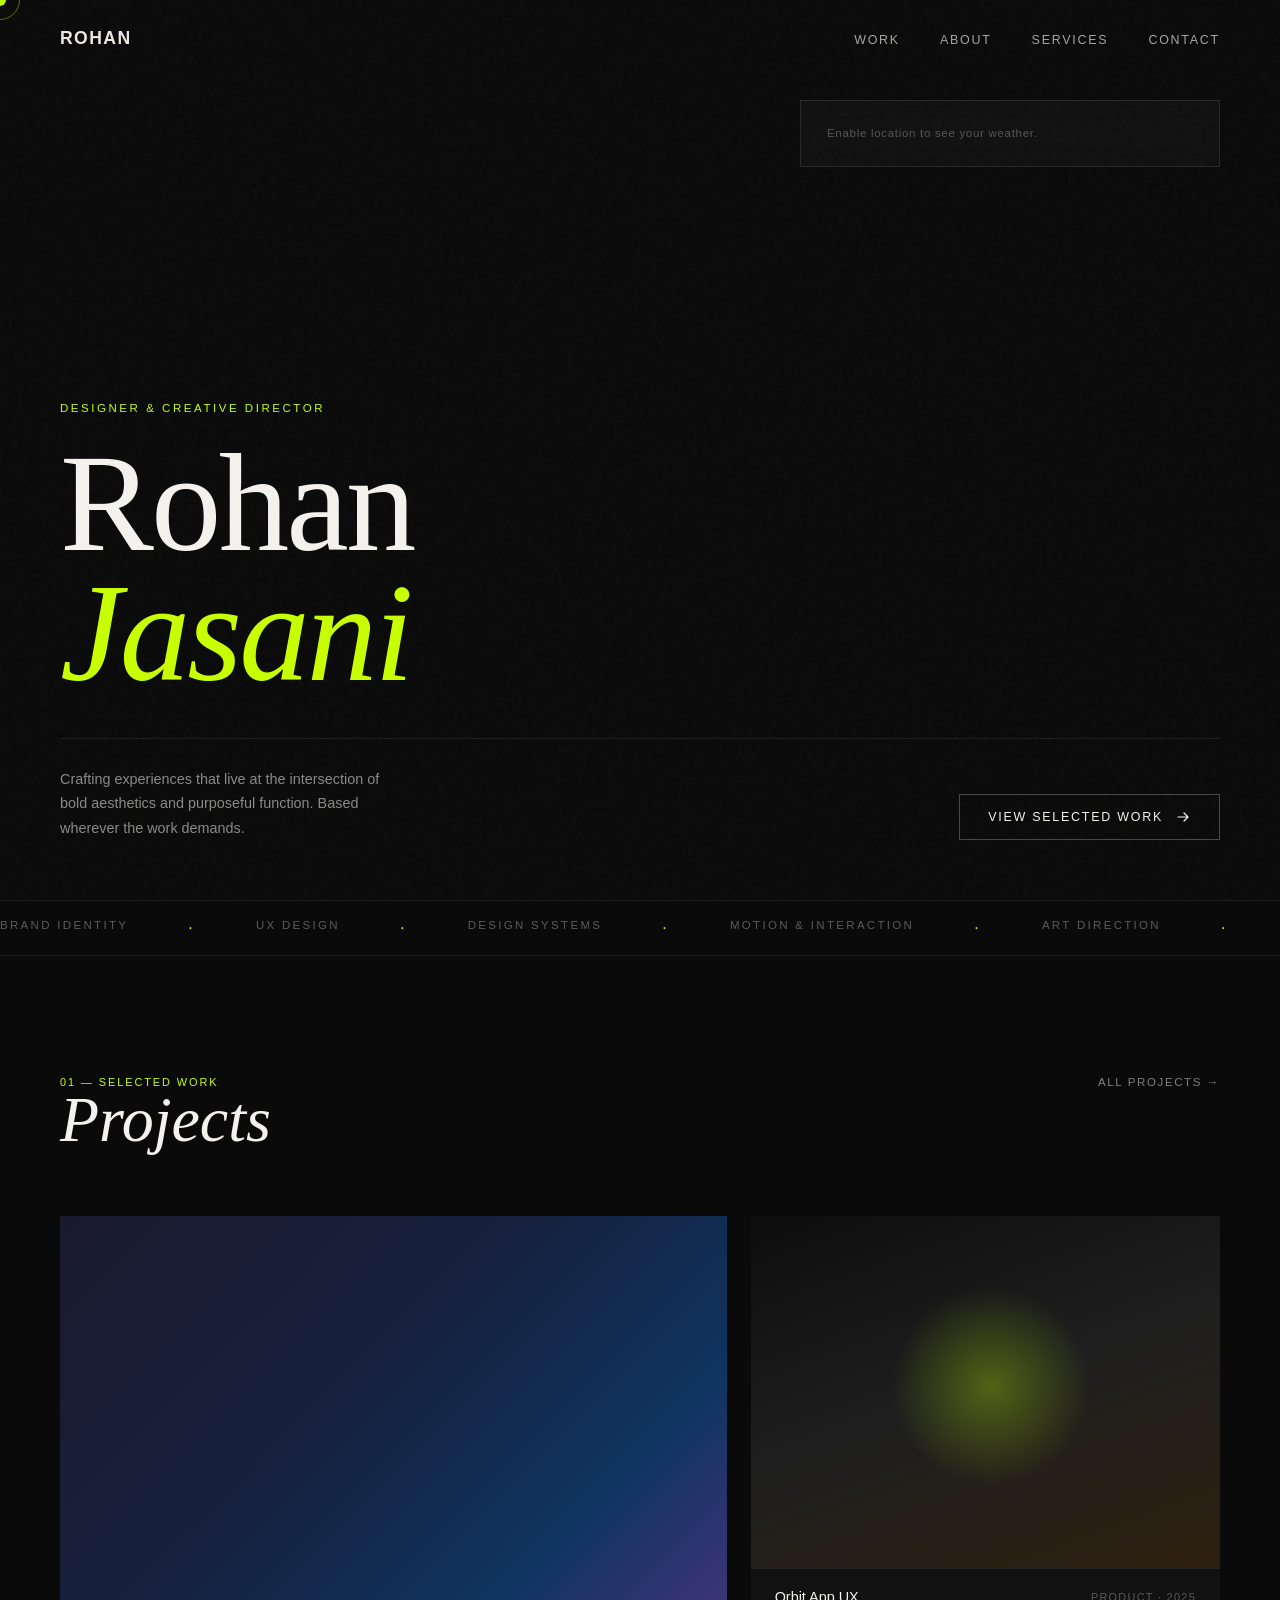
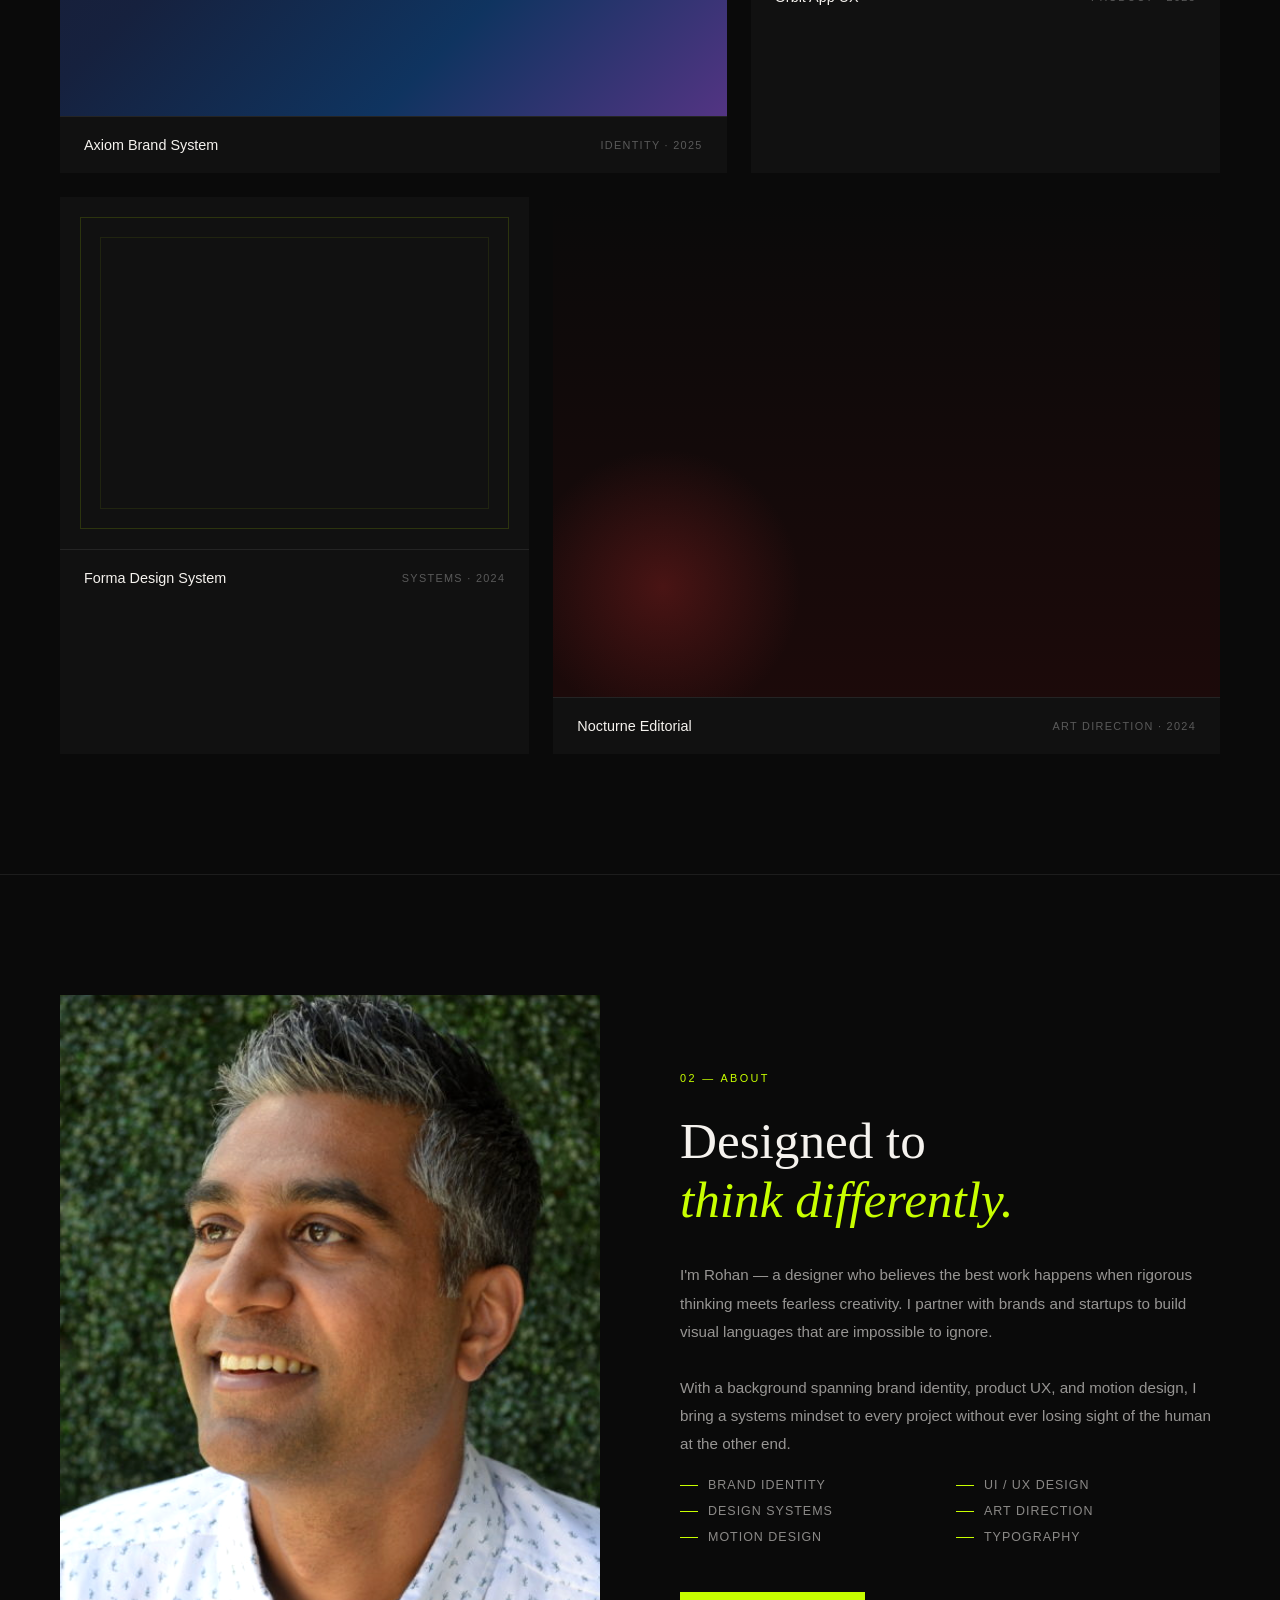
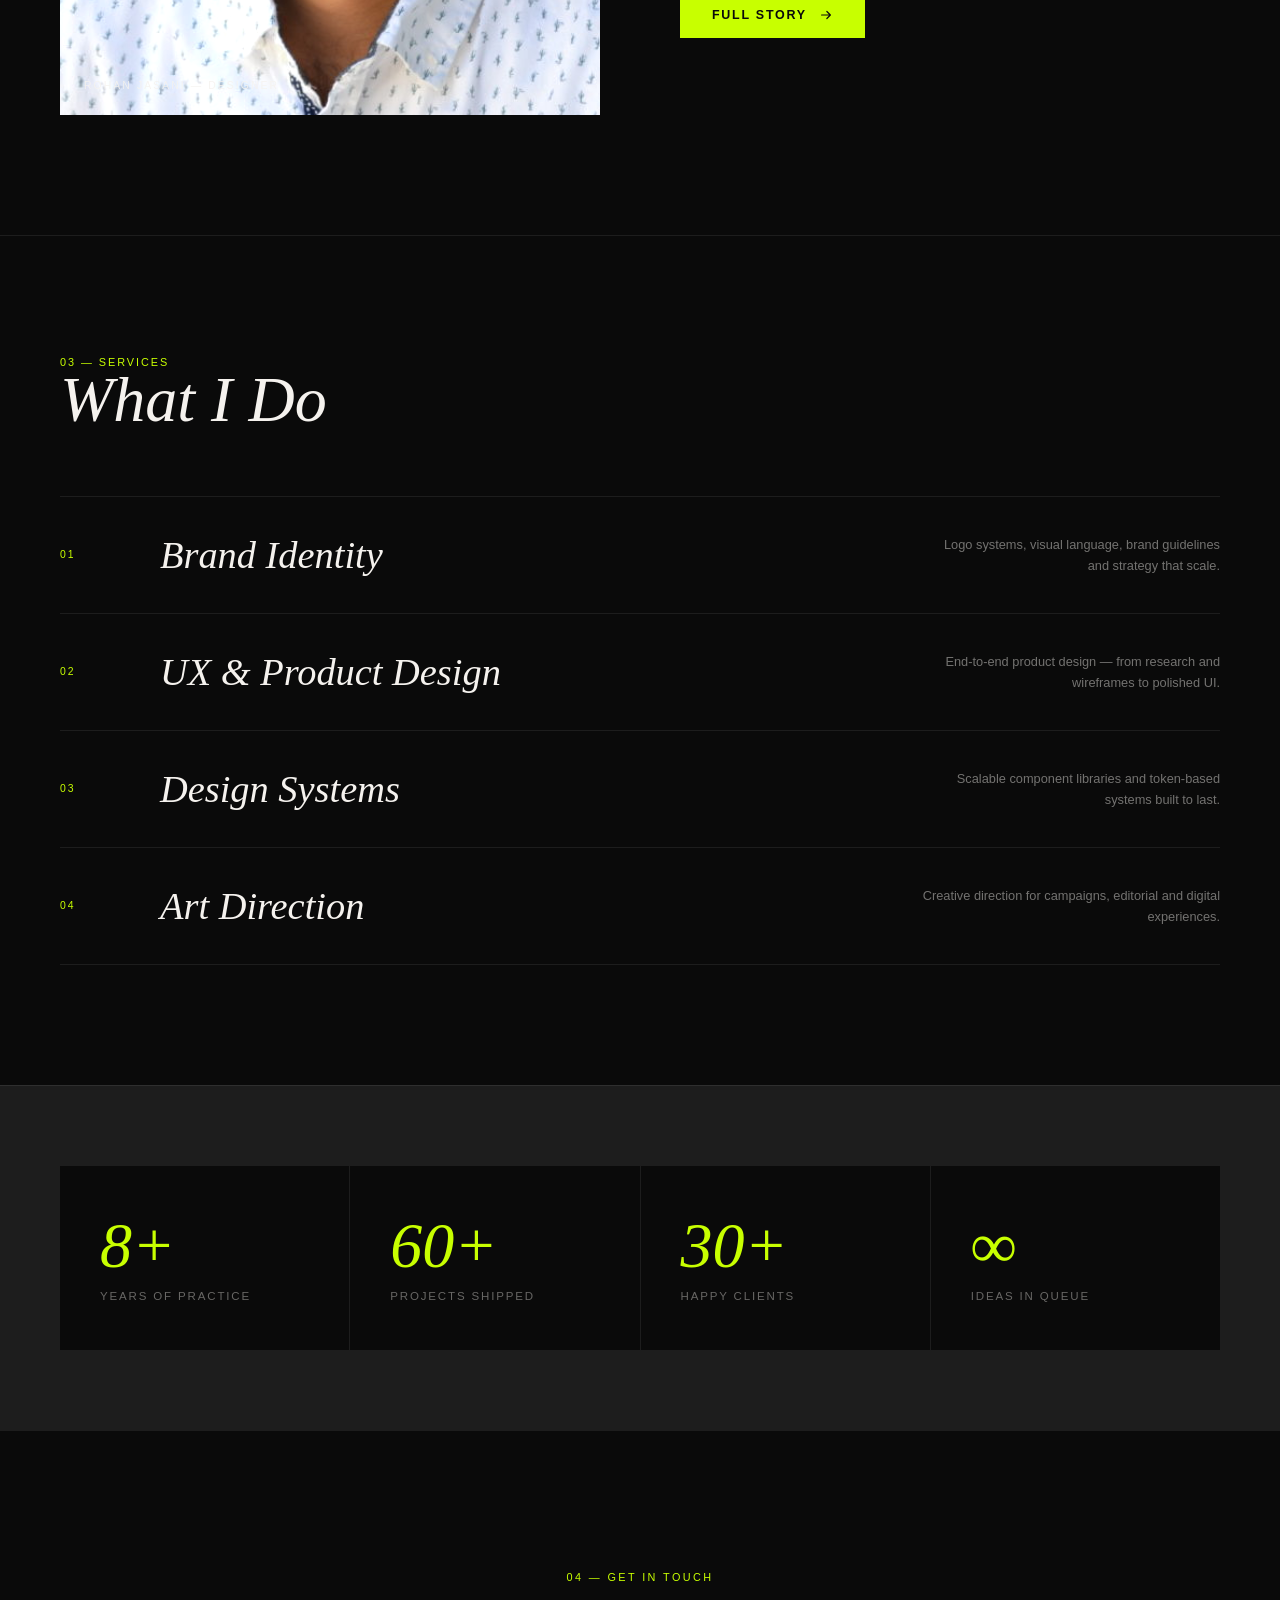
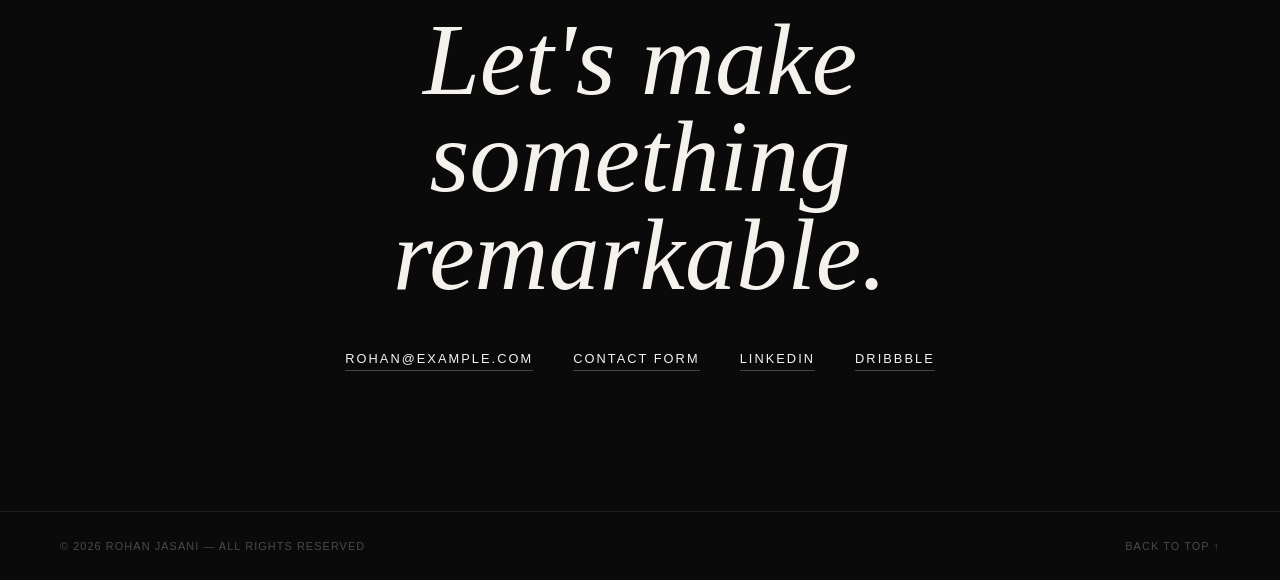
==== commit 97e98cc2: "Replace initials with headshot image in About section" ====
--- a/index.html
+++ b/index.html
@@ -38,40 +38,15 @@
         <span class="weather-time" id="w-time"></span>
       </div>
       <p class="weather-city" id="w-city">Current location weather</p>
-      <div class="weather-extra" id="w-extra" style="display:none">
-        <div class="weather-extra-item">
-          <span class="weather-extra-label">Humidity</span>
-          <span class="weather-extra-val" id="w-humidity">--%</span>
-        </div>
-        <div class="weather-extra-item">
-          <span class="weather-extra-label">Wind</span>
-          <span class="weather-extra-val" id="w-wind">-- mph</span>
-        </div>
-        <div class="weather-extra-item">
-          <span class="weather-extra-label">Feels like</span>
-          <span class="weather-extra-val" id="w-feels">--°</span>
-        </div>
-      </div>
 
       <div class="weather-divider tight"></div>
 
-      <div class="garden-controls">
-        <label class="garden-label" for="garden-type">Garden Type</label>
-        <select id="garden-type" class="garden-select" aria-label="Garden type">
-          <option value="none">No garden</option>
-          <option value="apartment">Apartment/Container</option>
-          <option value="suburban" selected>Suburban yard</option>
-          <option value="farm">Large farm/field</option>
-        </select>
-      </div>
-
-      <p class="rain-forecast-title">Rain forecast · next 7 days</p>
+      <p class="rain-forecast-title">7-day rain outlook</p>
       <div class="rain-list" id="w-rain-list">
-        <div class="rain-row"><span>Loading…</span><span>--%</span><span>-- in</span></div>
+        <div class="rain-row"><span class="rain-day">Loading...</span><div class="rain-bar"><span style="width:0%"></span></div><span class="rain-chance">--%</span></div>
       </div>
 
       <p class="garden-advice" id="w-garden-advice">Calculating watering plan…</p>
-      <p class="garden-tip" id="w-perma-tip">Pro tip: Looking at cloud patterns…</p>
     </div>
 
     <div class="hero-content">
@@ -160,8 +135,7 @@
   <!-- About -->
   <section id="about">
     <div class="about-portrait fade-in">
-      <div class="portrait-bg"></div>
-      <div class="portrait-initials">RJ</div>
+      <img src="images/headshot.jpg" alt="Portrait of Rohan Jasani" class="portrait-photo" />
       <span class="portrait-label">Rohan Jasani — Designer</span>
     </div>
     <div class="about-copy fade-in">
--- a/css/styles.css
+++ b/css/styles.css
@@ -400,7 +400,8 @@
   font-size: 0.65rem;
   letter-spacing: 0.2em;
   text-transform: uppercase;
-  color: rgba(245,242,238,0.4);
+  color: rgba(245,242,238,0.85);
+  z-index: 1;
 }
 
 .about-eyebrow {
@@ -906,6 +907,33 @@
   aspect-ratio: 3/4;
   background: #111;
   overflow: hidden;
+  border: 1px solid rgba(255,255,255,0.12);
+}
+
+.portrait-photo {
+  width: 100%;
+  height: 100%;
+  object-fit: cover;
+  object-position: center 25%;
+  filter: saturate(0.94) contrast(1.04);
+  transform: scale(1.02);
+}
+
+.about-intro-portrait::before {
+  content: '';
+  position: absolute;
+  inset: 0;
+  background: linear-gradient(180deg, rgba(10,10,10,0) 58%, rgba(10,10,10,0.72) 100%);
+  pointer-events: none;
+}
+
+.about-intro-portrait::after {
+  content: '';
+  position: absolute;
+  inset: 0;
+  border: 1px solid rgba(200,255,0,0.18);
+  transform: translate(10px, 10px);
+  pointer-events: none;
 }
 
 .about-large-heading {
@@ -1232,6 +1260,7 @@
   .work-item-meta { flex-direction: column; align-items: flex-start; }
   .about-intro { grid-template-columns: 1fr; padding: 60px 24px; }
   .about-intro-portrait { max-height: 380px; }
+  .about-intro-portrait::after { transform: translate(6px, 6px); }
   .philosophy-grid { grid-template-columns: 1fr; }
   .about-skills-cols { grid-template-columns: 1fr; gap: 40px; }
   .about-philosophy, .about-skills-section, .about-exp-section { padding: 60px 24px; }
@@ -1324,30 +1353,6 @@
   white-space: nowrap;
 }
 
-.weather-extra {
-  display: flex;
-  gap: 14px;
-  margin-top: 14px;
-}
-
-.weather-extra-item {
-  display: flex;
-  flex-direction: column;
-  gap: 3px;
-}
-
-.weather-extra-label {
-  font-size: 0.58rem;
-  letter-spacing: 0.16em;
-  text-transform: uppercase;
-  color: rgba(245,242,238,0.25);
-}
-
-.weather-extra-val {
-  font-size: 0.78rem;
-  color: rgba(245,242,238,0.6);
-}
-
 .weather-error {
   font-size: 0.72rem;
   color: rgba(245,242,238,0.3);
@@ -1369,34 +1374,6 @@
   margin-bottom: 14px;
 }
 
-.garden-controls {
-  display: flex;
-  align-items: center;
-  gap: 8px;
-  margin-bottom: 12px;
-}
-
-.garden-label {
-  font-size: 0.58rem;
-  letter-spacing: 0.14em;
-  text-transform: uppercase;
-  color: rgba(245,242,238,0.32);
-  white-space: nowrap;
-}
-
-.garden-select {
-  width: 100%;
-  background: rgba(255,255,255,0.02);
-  border: 1px solid rgba(255,255,255,0.1);
-  color: rgba(245,242,238,0.7);
-  font-size: 0.66rem;
-  letter-spacing: 0.06em;
-  padding: 7px 10px;
-  font-family: inherit;
-  outline: none;
-  cursor: none;
-}
-
 .rain-forecast-title {
   font-size: 0.6rem;
   letter-spacing: 0.16em;
@@ -1408,7 +1385,7 @@
 .rain-list {
   display: flex;
   flex-direction: column;
-  gap: 5px;
+  gap: 8px;
   max-height: 170px;
   overflow-y: auto;
   padding-right: 2px;
@@ -1416,19 +1393,37 @@
 
 .rain-row {
   display: grid;
-  grid-template-columns: 1fr auto auto;
+  grid-template-columns: 44px 1fr 42px;
   gap: 10px;
   align-items: center;
-  font-size: 0.68rem;
+  font-size: 0.67rem;
   color: rgba(245,242,238,0.58);
-  border-bottom: 1px dashed rgba(255,255,255,0.08);
-  padding-bottom: 4px;
-}
-
-.rain-row span:last-child,
-.rain-row span:nth-child(2) {
+  padding: 2px 0;
+}
+
+.rain-day {
+  color: rgba(245,242,238,0.72);
+  font-variant-numeric: tabular-nums;
+}
+
+.rain-chance {
+  text-align: right;
   color: rgba(245,242,238,0.78);
   font-variant-numeric: tabular-nums;
+}
+
+.rain-bar {
+  height: 8px;
+  border-radius: 999px;
+  background: rgba(255,255,255,0.08);
+  overflow: hidden;
+}
+
+.rain-bar span {
+  display: block;
+  height: 100%;
+  border-radius: 999px;
+  background: linear-gradient(90deg, rgba(200,255,0,0.5), rgba(200,255,0,0.95));
 }
 
 .garden-advice {
@@ -1441,13 +1436,6 @@
   padding: 12px;
 }
 
-.garden-tip {
-  margin-top: 10px;
-  font-size: 0.7rem;
-  line-height: 1.55;
-  color: rgba(245,242,238,0.56);
-}
-
 @media (max-width: 768px) {
   #weather-widget {
     position: static;
